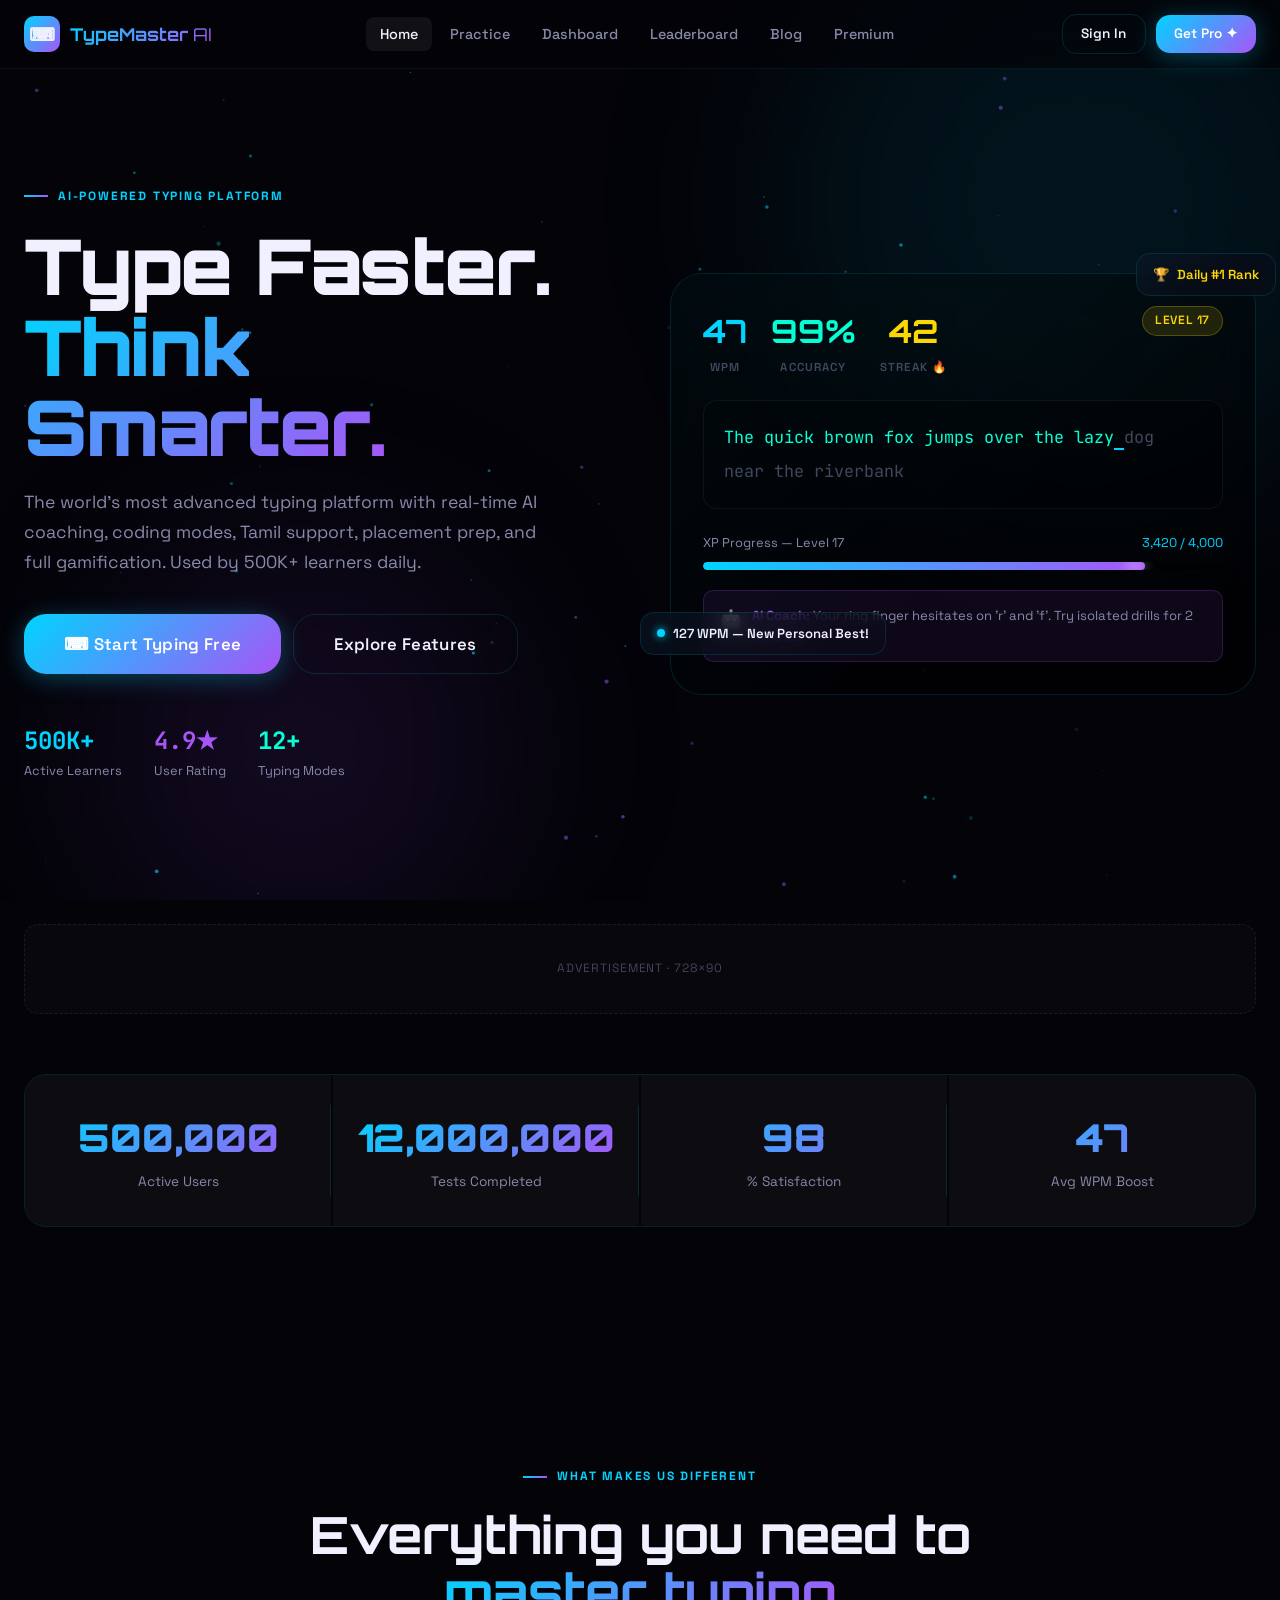
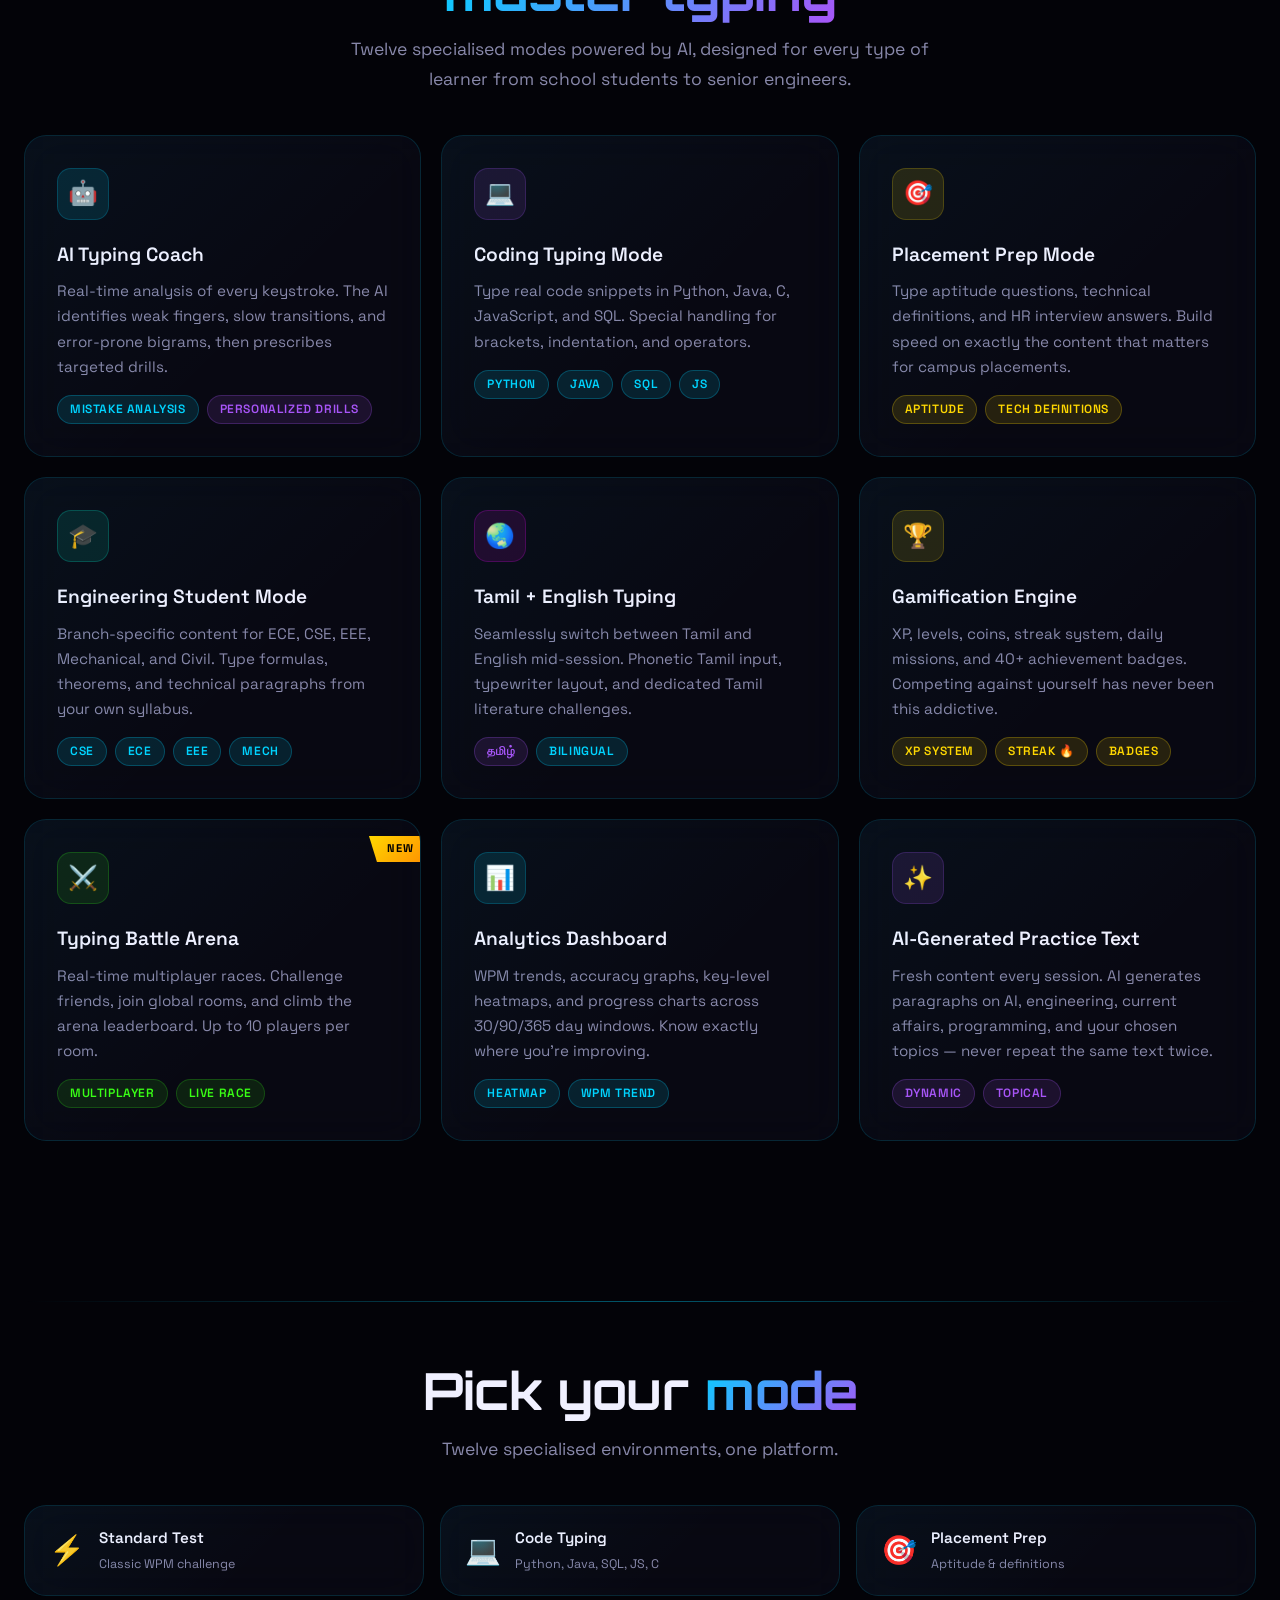
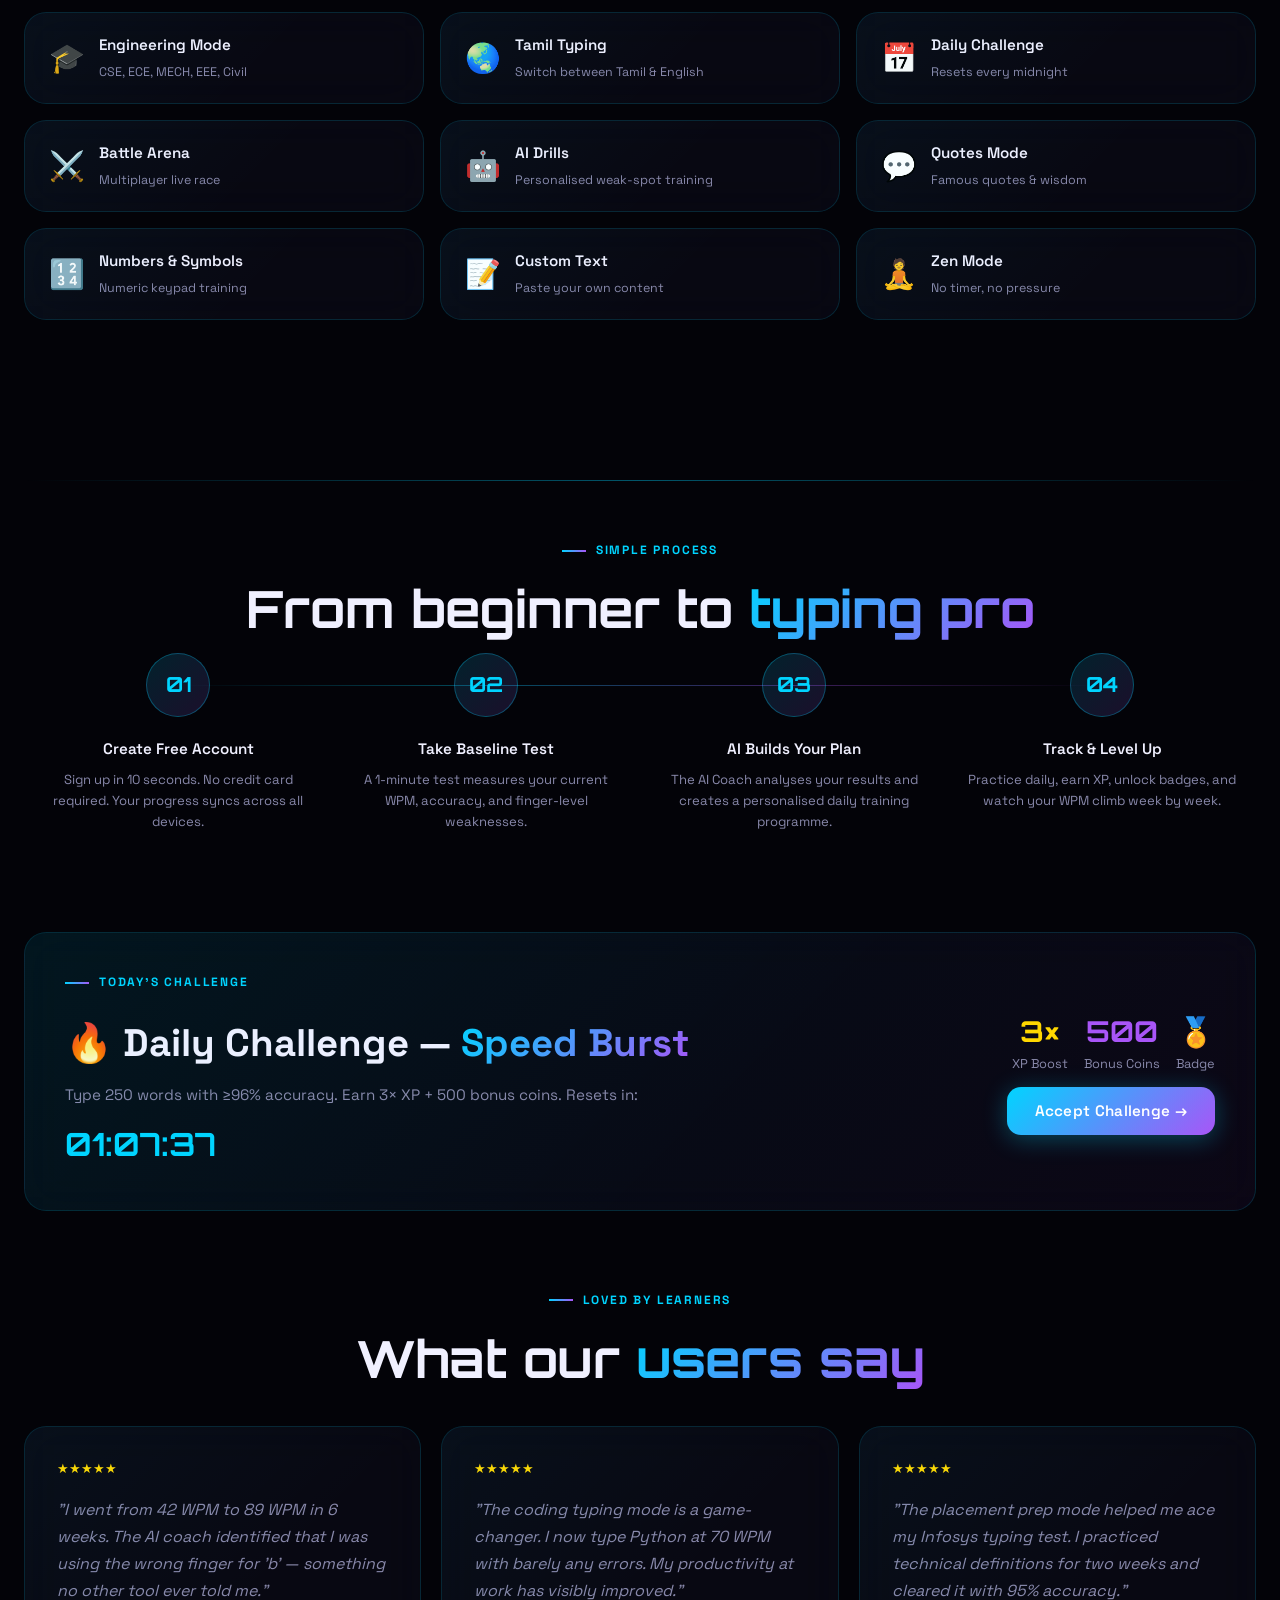
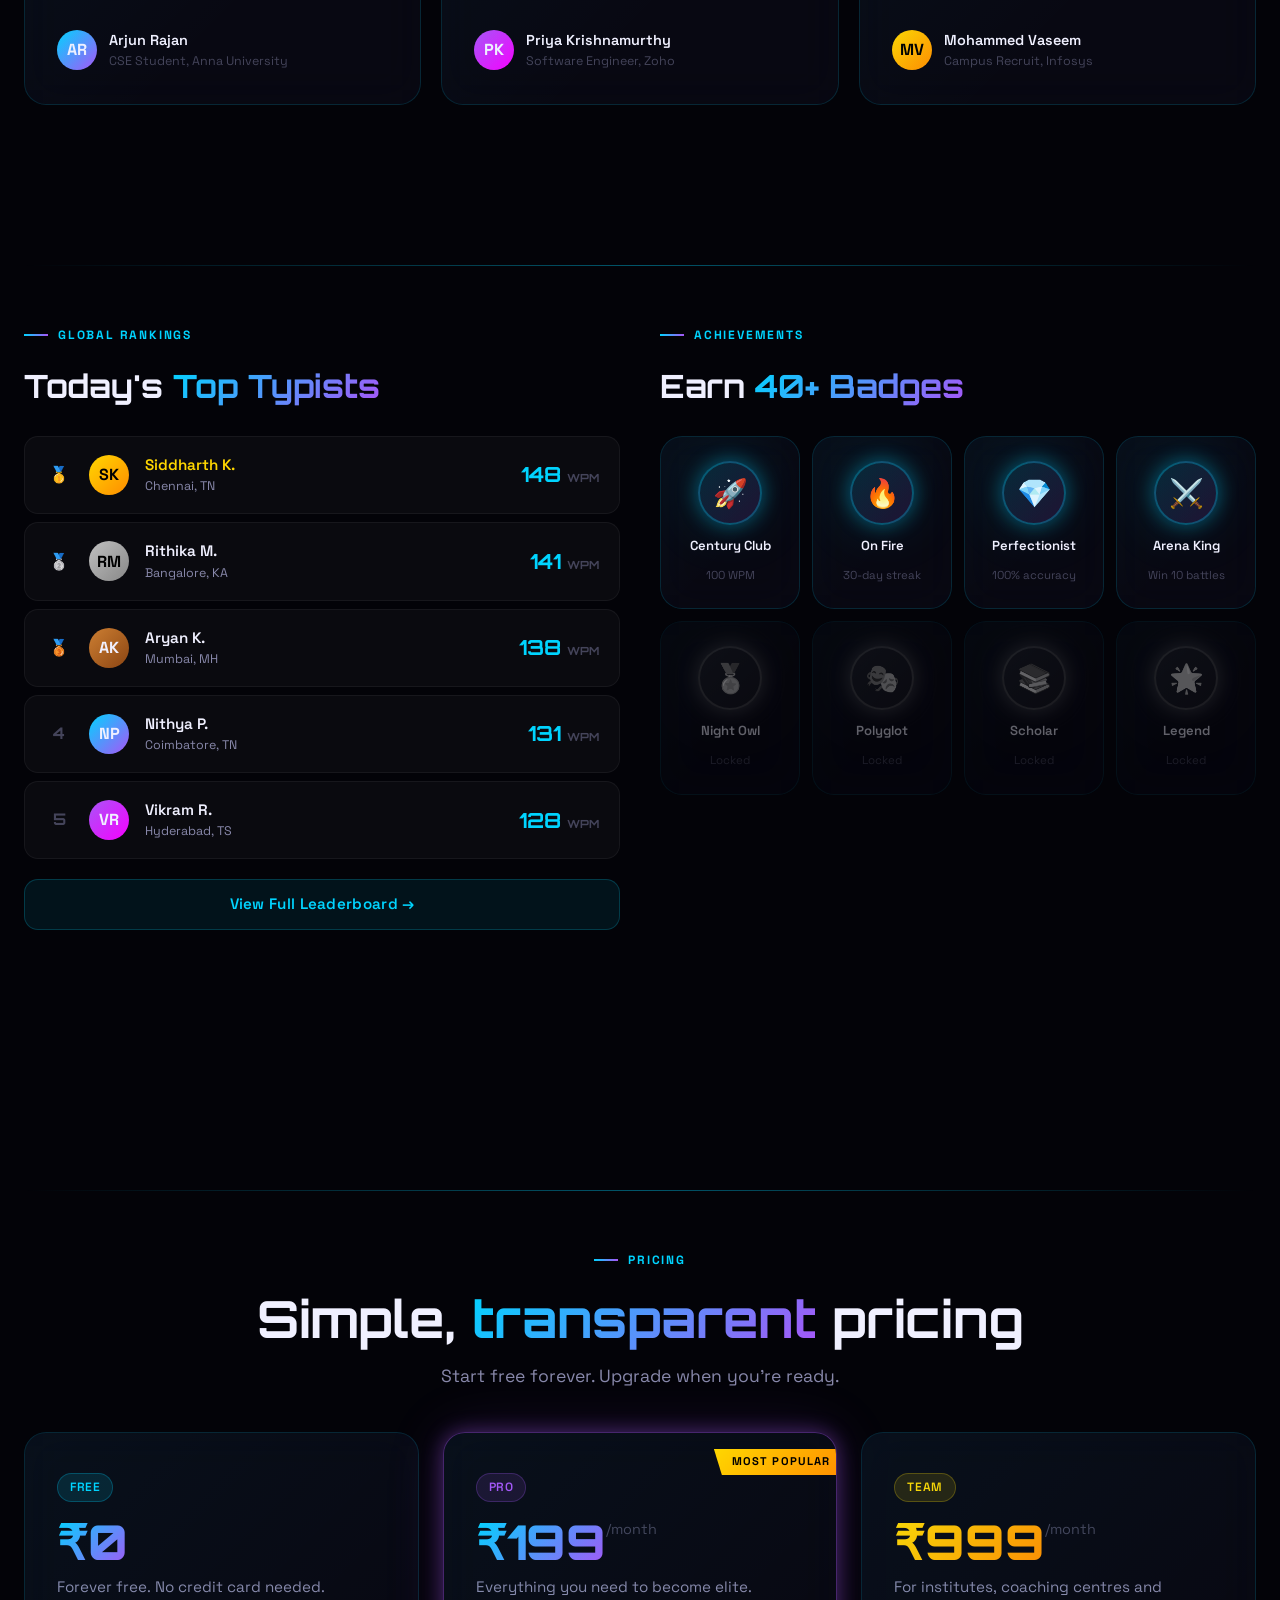
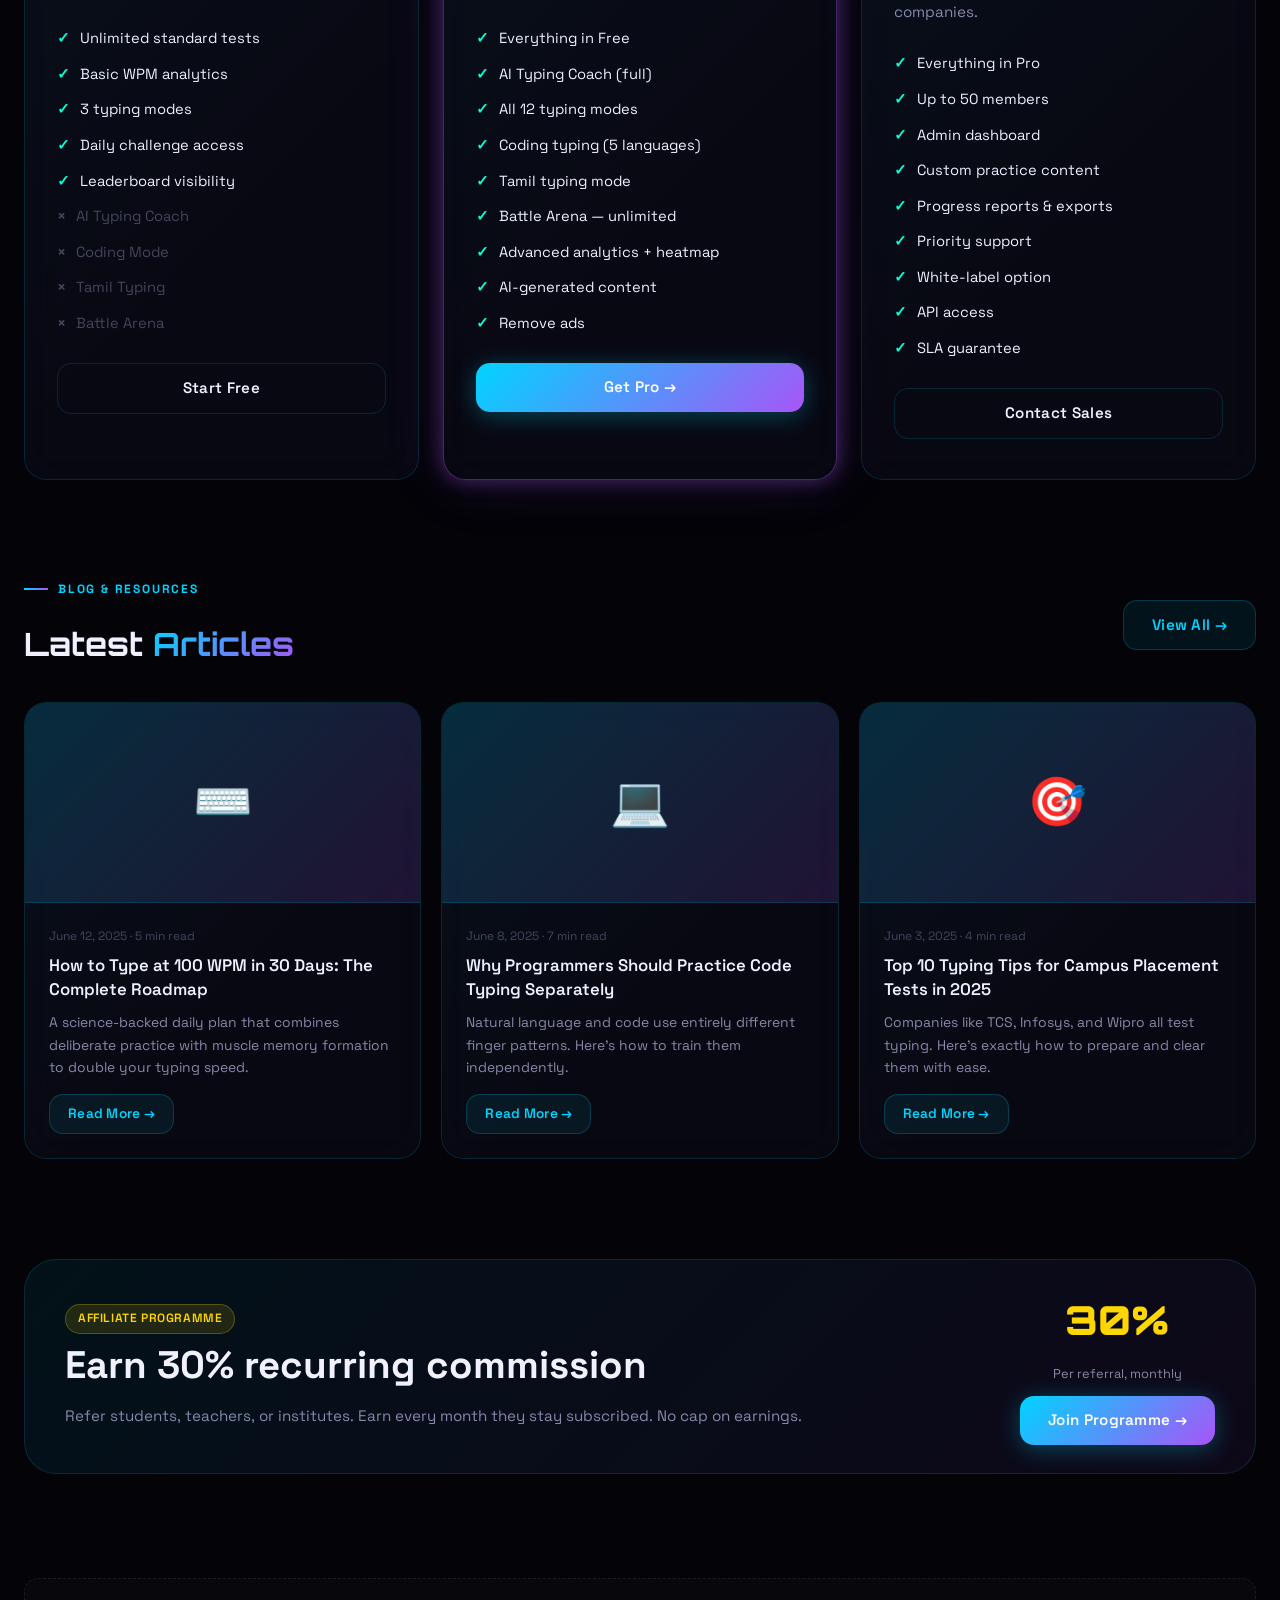
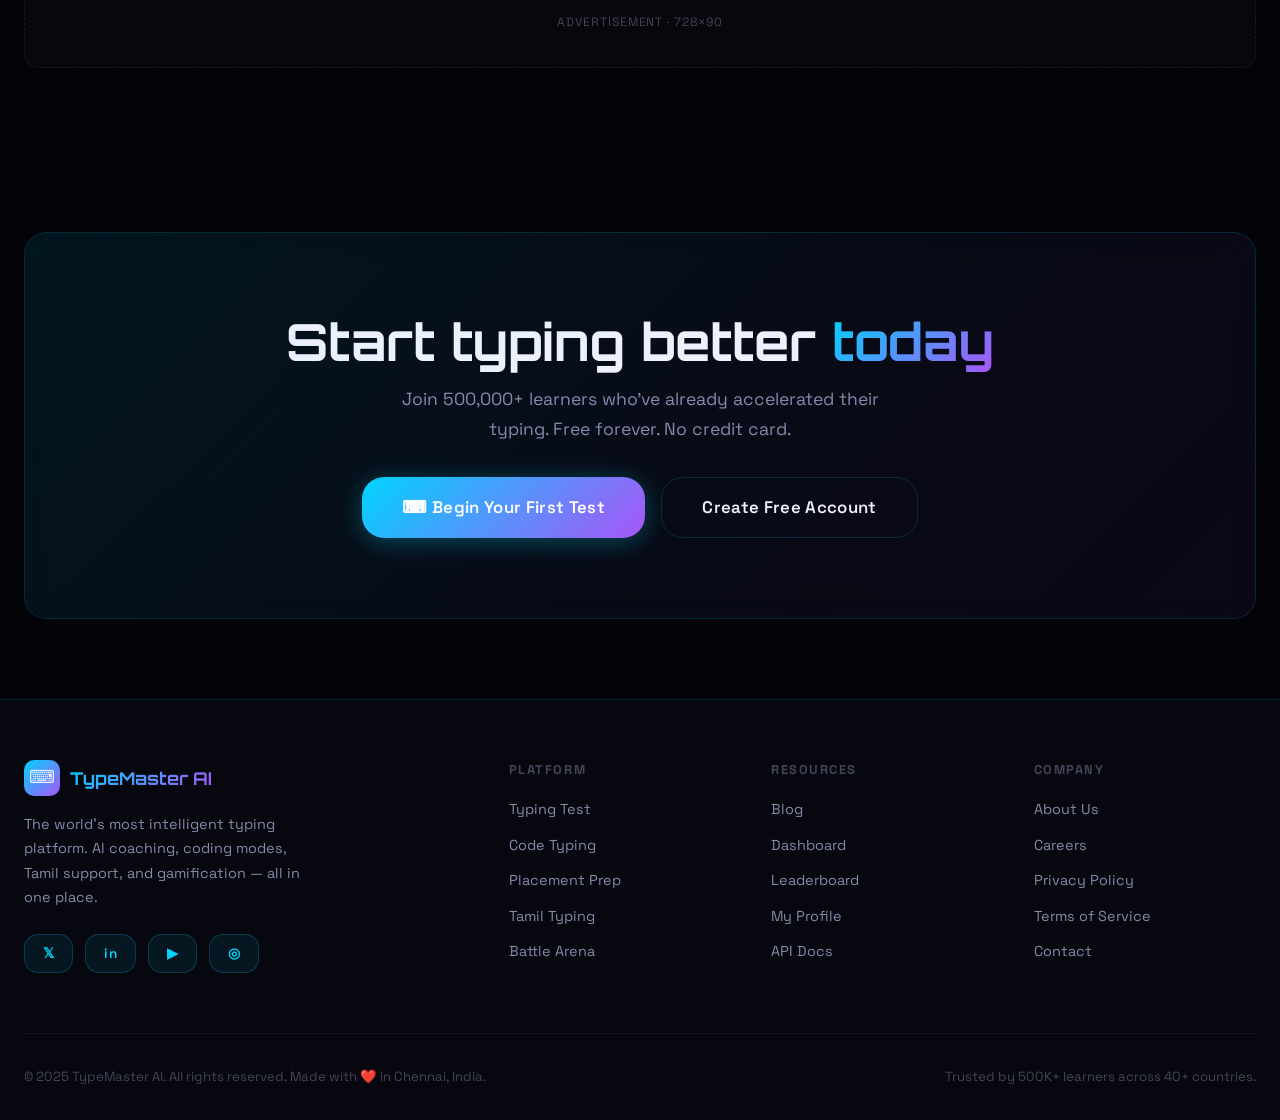
==== index.html @ aac8566d "Add files via upload" ====
<!DOCTYPE html>
<html lang="en">
<head>
  <meta charset="UTF-8" />
  <meta name="viewport" content="width=device-width, initial-scale=1.0" />
  <title>TypeMaster AI — World-Class Typing Platform | WPM Test, Coding Typing, AI Coach</title>
  <meta name="description" content="TypeMaster AI is the most advanced typing platform for students, programmers, and professionals. AI coaching, coding mode, Tamil typing, placement prep, gamification, and real-time analytics." />
  <meta name="keywords" content="typing test, WPM test, typing speed, AI typing coach, coding typing, Tamil typing, placement preparation, typing game, keyboard speed" />
  <meta name="author" content="TypeMaster AI" />
  <meta name="robots" content="index, follow" />
  <link rel="canonical" href="https://typemasterai.com/" />

  <!-- Open Graph -->
  <meta property="og:title" content="TypeMaster AI — Type Faster. Think Smarter." />
  <meta property="og:description" content="The world's most intelligent typing platform with AI coaching, coding modes, Tamil support, and gamification." />
  <meta property="og:type" content="website" />
  <meta property="og:url" content="https://typemasterai.com/" />
  <meta property="og:image" content="https://typemasterai.com/assets/og-cover.png" />

  <!-- Twitter Card -->
  <meta name="twitter:card" content="summary_large_image" />
  <meta name="twitter:title" content="TypeMaster AI" />
  <meta name="twitter:description" content="AI-powered typing platform for students, coders, and professionals." />

  <!-- Schema Markup -->
  <script type="application/ld+json">
  {
    "@context": "https://schema.org",
    "@type": "WebApplication",
    "name": "TypeMaster AI",
    "url": "https://typemasterai.com",
    "applicationCategory": "EducationApplication",
    "description": "AI-powered typing speed test and coaching platform",
    "offers": {
      "@type": "Offer",
      "price": "0",
      "priceCurrency": "INR"
    },
    "aggregateRating": {
      "@type": "AggregateRating",
      "ratingValue": "4.9",
      "reviewCount": "12847"
    }
  }
  </script>

  <link rel="preconnect" href="https://fonts.googleapis.com" />
  <link rel="preconnect" href="https://fonts.gstatic.com" crossorigin />
  <link href="https://fonts.googleapis.com/css2?family=Space+Grotesk:wght@300;400;500;600;700&family=JetBrains+Mono:wght@400;500;700&family=Orbitron:wght@400;700;900&display=swap" rel="stylesheet" />
  <link rel="stylesheet" href="css/main.css" />
  <style>
    /* ── Hero typing demo animation ── */
    .hero-chars span { opacity: 0; animation: charReveal 0.05s forwards; }
    @keyframes charReveal { to { opacity: 1; } }
    .hero-cursor { display: inline-block; width: 2px; height: 1.4em; background: var(--neon-blue); vertical-align: middle; animation: blink 1s steps(1) infinite; margin-left: 2px; }

    /* ── Mode showcase grid ── */
    .modes-showcase { display: grid; grid-template-columns: repeat(3, 1fr); gap: 16px; }
    @media(max-width:900px){ .modes-showcase { grid-template-columns: repeat(2,1fr); } }
    @media(max-width:580px){ .modes-showcase { grid-template-columns: 1fr; } }
    .mode-pill {
      padding: 20px 24px;
      display: flex; align-items: center; gap: 14px;
      cursor: pointer;
      transition: all 0.3s;
    }
    .mode-pill:hover { transform: translateX(4px); }
    .mode-pill-icon { font-size: 1.8rem; flex-shrink: 0; }
    .mode-pill-text strong { display: block; font-size: 0.95rem; font-weight: 600; }
    .mode-pill-text span  { font-size: 0.78rem; color: var(--text-secondary); }

    /* ── Roadmap / How it works ── */
    .steps { display: grid; grid-template-columns: repeat(4,1fr); gap: 0; position: relative; }
    .steps::before {
      content: '';
      position: absolute;
      top: 32px; left: 12.5%; right: 12.5%;
      height: 1px;
      background: linear-gradient(90deg, transparent, var(--neon-blue), var(--neon-purple), transparent);
      opacity: 0.35;
    }
    @media(max-width:768px){ .steps { grid-template-columns: repeat(2,1fr); } .steps::before { display: none; } }
    .step { display: flex; flex-direction: column; align-items: center; text-align: center; padding: 0 16px; position: relative; z-index: 1; }
    .step-num {
      width: 64px; height: 64px;
      border-radius: 50%;
      background: linear-gradient(135deg, rgba(0,212,255,0.15), rgba(168,85,247,0.15));
      border: 1px solid rgba(0,212,255,0.3);
      display: flex; align-items: center; justify-content: center;
      font-family: var(--font-display); font-size: 1.3rem; font-weight: 700;
      color: var(--neon-blue); margin-bottom: 20px;
    }
    .step h4 { font-size: 0.95rem; font-weight: 600; margin-bottom: 8px; }
    .step p  { font-size: 0.82rem; color: var(--text-secondary); line-height: 1.6; }

    /* ── Testimonial scroller ── */
    .testimonials-grid { display: grid; grid-template-columns: repeat(3,1fr); gap: 20px; }
    @media(max-width:900px){ .testimonials-grid { grid-template-columns: 1fr; } }

    /* ── Pricing ── */
    .pricing-grid { display: grid; grid-template-columns: repeat(3,1fr); gap: 24px; }
    @media(max-width:900px){ .pricing-grid { grid-template-columns: 1fr; max-width: 400px; margin: 0 auto; } }

    /* ── Blog ── */
    .blog-grid { display: grid; grid-template-columns: repeat(3,1fr); gap: 20px; }
    @media(max-width:900px){ .blog-grid { grid-template-columns: 1fr 1fr; } }
    @media(max-width:580px){ .blog-grid { grid-template-columns: 1fr; } }

    /* ── Affiliate banner ── */
    .affiliate-banner {
      display: flex; align-items: center; justify-content: space-between; gap: 24px;
      padding: 28px 40px;
      background: linear-gradient(135deg, rgba(0,212,255,0.07), rgba(168,85,247,0.07));
      border: 1px solid rgba(0,212,255,0.15);
      border-radius: var(--radius-xl);
      flex-wrap: wrap;
    }
    @media(max-width:600px){ .affiliate-banner { padding: 24px; flex-direction: column; text-align: center; } }
  </style>
</head>
<body>
  <canvas id="particles-canvas"></canvas>

  <!-- ══ NAVIGATION ══════════════════════════════════════════ -->
  <nav class="nav" role="navigation" aria-label="Main navigation">
    <div class="nav-inner">
      <a href="index.html" class="nav-logo" aria-label="TypeMaster AI Home">
        <div class="nav-logo-icon">⌨</div>
        <span class="gradient-text">TypeMaster<span style="color:var(--text-secondary);font-weight:400"> AI</span></span>
      </a>

      <ul class="nav-links" role="list">
        <li><a href="index.html" class="active">Home</a></li>
        <li><a href="pages/typing-test.html">Practice</a></li>
        <li><a href="pages/dashboard.html">Dashboard</a></li>
        <li><a href="pages/leaderboard.html">Leaderboard</a></li>
        <li><a href="pages/blog.html">Blog</a></li>
        <li><a href="pages/premium.html">Premium</a></li>
      </ul>

      <div class="nav-actions">
        <a href="pages/profile.html" class="btn btn-secondary btn-sm">Sign In</a>
        <a href="pages/premium.html" class="btn btn-primary btn-sm">Get Pro ✦</a>
        <button class="nav-menu-btn" aria-label="Open menu">☰</button>
      </div>
    </div>
  </nav>

  <!-- ══ HERO ════════════════════════════════════════════════ -->
  <section class="hero" aria-label="Hero section">
    <div class="hero-bg-glow glow-1"></div>
    <div class="hero-bg-glow glow-2"></div>

    <div class="container">
      <div class="hero-grid">
        <!-- Left -->
        <div>
          <div class="section-label animate-fade-up">
            <span>AI-Powered Typing Platform</span>
          </div>

          <h1 class="display-xl animate-fade-up delay-1" style="margin-bottom:20px">
            Type Faster.<br/>
            <span class="gradient-text">Think Smarter.</span>
          </h1>

          <p class="body-lg text-secondary animate-fade-up delay-2" style="max-width:520px;margin-bottom:36px">
            The world's most advanced typing platform with real-time AI coaching, coding modes, Tamil support, placement prep, and full gamification. Used by 500K+ learners daily.
          </p>

          <div class="flex gap-12 animate-fade-up delay-3" style="flex-wrap:wrap;margin-bottom:48px">
            <a href="pages/typing-test.html" class="btn btn-primary btn-lg">
              ⌨ Start Typing Free
            </a>
            <a href="#features" class="btn btn-secondary btn-lg">
              Explore Features
            </a>
          </div>

          <!-- Mini stats -->
          <div class="flex gap-32 animate-fade-up delay-4" style="flex-wrap:wrap">
            <div>
              <div class="mono" style="font-size:1.5rem;font-weight:700;color:var(--neon-blue)">500K+</div>
              <div class="caption">Active Learners</div>
            </div>
            <div>
              <div class="mono" style="font-size:1.5rem;font-weight:700;color:var(--neon-purple)">4.9★</div>
              <div class="caption">User Rating</div>
            </div>
            <div>
              <div class="mono" style="font-size:1.5rem;font-weight:700;color:var(--neon-cyan)">12+</div>
              <div class="caption">Typing Modes</div>
            </div>
          </div>
        </div>

        <!-- Right — live typing preview card -->
        <div class="hero-visual animate-fade-up delay-2">
          <div class="hero-typing-preview glass-card" style="padding:32px">
            <!-- Stats row -->
            <div class="flex gap-24 mb-24">
              <div class="typing-stat">
                <span class="typing-stat-value" id="hero-wpm">0</span>
                <span class="typing-stat-label">WPM</span>
              </div>
              <div class="typing-stat">
                <span class="typing-stat-value" style="color:var(--neon-cyan)">99%</span>
                <span class="typing-stat-label">Accuracy</span>
              </div>
              <div class="typing-stat">
                <span class="typing-stat-value" style="color:var(--neon-gold)">42</span>
                <span class="typing-stat-label">Streak 🔥</span>
              </div>
              <div style="margin-left:auto">
                <span class="badge badge-gold">Level 17</span>
              </div>
            </div>

            <!-- Fake typed text -->
            <div style="font-family:var(--font-mono);font-size:1.05rem;line-height:2;padding:20px;background:rgba(0,0,0,0.35);border-radius:14px;border:1px solid rgba(255,255,255,0.05)">
              <span style="color:var(--neon-cyan)">The quick brown fox jumps</span><span style="color:var(--neon-cyan)"> over </span><span style="color:var(--neon-cyan)">the lazy</span><span style="border-bottom:2px solid var(--neon-blue);color:var(--text-primary)"> </span><span style="color:var(--text-muted)">dog near the riverbank</span>
            </div>

            <!-- XP bar -->
            <div class="mt-24">
              <div class="flex justify-between mb-8">
                <span class="caption">XP Progress — Level 17</span>
                <span class="caption" style="color:var(--neon-blue)">3,420 / 4,000</span>
              </div>
              <div class="xp-bar-wrap">
                <div class="xp-bar-fill" style="width:85%"></div>
              </div>
            </div>

            <!-- AI Tip -->
            <div style="margin-top:20px;padding:14px 16px;background:rgba(168,85,247,0.08);border:1px solid rgba(168,85,247,0.2);border-radius:10px;display:flex;gap:10px;align-items:flex-start">
              <span style="font-size:1.1rem">🤖</span>
              <span style="font-size:0.82rem;color:var(--text-secondary)"><strong style="color:var(--neon-purple)">AI Coach:</strong> Your ring finger hesitates on 'r' and 'f'. Try isolated drills for 2 minutes.</span>
            </div>
          </div>

          <!-- Floating badges -->
          <div class="floating-badge fb-1 glass-card">
            <span>🏆</span><span style="color:var(--neon-gold)">Daily #1 Rank</span>
          </div>
          <div class="floating-badge fb-2 glass-card">
            <span class="notif-dot"></span><span>127 WPM — New Personal Best!</span>
          </div>
        </div>
      </div>
    </div>
  </section>

  <!-- ══ AdSense — Top Banner ════════════════════════════════ -->
  <div class="container" style="position:relative;z-index:1">
    <div class="adsense-horizontal">Advertisement · 728×90</div>
  </div>

  <!-- ══ STATS ════════════════════════════════════════════════ -->
  <section style="position:relative;z-index:1;padding:0 0 80px">
    <div class="container">
      <div class="stats-row reveal">
        <div class="stat-item">
          <span class="stat-number counter" data-target="500000">0</span>
          <span class="stat-label">Active Users</span>
        </div>
        <div class="stat-item">
          <span class="stat-number counter" data-target="12000000">0</span>
          <span class="stat-label">Tests Completed</span>
        </div>
        <div class="stat-item">
          <span class="stat-number counter" data-target="98">0</span>
          <span class="stat-label">% Satisfaction</span>
        </div>
        <div class="stat-item">
          <span class="stat-number counter" data-target="47">0</span>
          <span class="stat-label">Avg WPM Boost</span>
        </div>
      </div>
    </div>
  </section>

  <!-- ══ FEATURES ════════════════════════════════════════════ -->
  <section class="section" id="features" aria-label="Features">
    <div class="container">
      <div class="text-center mb-40 reveal">
        <div class="section-label" style="justify-content:center"><span>What makes us different</span></div>
        <h2 class="display-lg mb-16">Everything you need to<br/><span class="gradient-text">master typing</span></h2>
        <p class="body-lg text-secondary" style="max-width:580px;margin:0 auto">Twelve specialised modes powered by AI, designed for every type of learner from school students to senior engineers.</p>
      </div>

      <div class="feature-grid reveal">
        <!-- AI Coach -->
        <div class="glass-card feature-card">
          <div class="feature-icon blue">🤖</div>
          <h3 class="heading-md mb-8">AI Typing Coach</h3>
          <p class="body-md text-secondary mb-16">Real-time analysis of every keystroke. The AI identifies weak fingers, slow transitions, and error-prone bigrams, then prescribes targeted drills.</p>
          <div class="flex gap-8" style="flex-wrap:wrap">
            <span class="badge badge-blue">Mistake Analysis</span>
            <span class="badge badge-purple">Personalized Drills</span>
          </div>
        </div>

        <!-- Coding Mode -->
        <div class="glass-card feature-card">
          <div class="feature-icon purple">💻</div>
          <h3 class="heading-md mb-8">Coding Typing Mode</h3>
          <p class="body-md text-secondary mb-16">Type real code snippets in Python, Java, C, JavaScript, and SQL. Special handling for brackets, indentation, and operators.</p>
          <div class="flex gap-8" style="flex-wrap:wrap">
            <span class="badge badge-blue">Python</span>
            <span class="badge badge-blue">Java</span>
            <span class="badge badge-blue">SQL</span>
            <span class="badge badge-blue">JS</span>
          </div>
        </div>

        <!-- Placement -->
        <div class="glass-card feature-card">
          <div class="feature-icon gold">🎯</div>
          <h3 class="heading-md mb-8">Placement Prep Mode</h3>
          <p class="body-md text-secondary mb-16">Type aptitude questions, technical definitions, and HR interview answers. Build speed on exactly the content that matters for campus placements.</p>
          <div class="flex gap-8" style="flex-wrap:wrap">
            <span class="badge badge-gold">Aptitude</span>
            <span class="badge badge-gold">Tech Definitions</span>
          </div>
        </div>

        <!-- Engineering -->
        <div class="glass-card feature-card">
          <div class="feature-icon cyan">🎓</div>
          <h3 class="heading-md mb-8">Engineering Student Mode</h3>
          <p class="body-md text-secondary mb-16">Branch-specific content for ECE, CSE, EEE, Mechanical, and Civil. Type formulas, theorems, and technical paragraphs from your own syllabus.</p>
          <div class="flex gap-8" style="flex-wrap:wrap">
            <span class="badge badge-blue">CSE</span>
            <span class="badge badge-blue">ECE</span>
            <span class="badge badge-blue">EEE</span>
            <span class="badge badge-blue">MECH</span>
          </div>
        </div>

        <!-- Tamil -->
        <div class="glass-card feature-card">
          <div class="feature-icon pink">🌏</div>
          <h3 class="heading-md mb-8">Tamil + English Typing</h3>
          <p class="body-md text-secondary mb-16">Seamlessly switch between Tamil and English mid-session. Phonetic Tamil input, typewriter layout, and dedicated Tamil literature challenges.</p>
          <div class="flex gap-8" style="flex-wrap:wrap">
            <span class="badge badge-purple">தமிழ்</span>
            <span class="badge badge-blue">Bilingual</span>
          </div>
        </div>

        <!-- Gamification -->
        <div class="glass-card feature-card">
          <div class="feature-icon gold">🏆</div>
          <h3 class="heading-md mb-8">Gamification Engine</h3>
          <p class="body-md text-secondary mb-16">XP, levels, coins, streak system, daily missions, and 40+ achievement badges. Competing against yourself has never been this addictive.</p>
          <div class="flex gap-8" style="flex-wrap:wrap">
            <span class="badge badge-gold">XP System</span>
            <span class="badge badge-gold">Streak 🔥</span>
            <span class="badge badge-gold">Badges</span>
          </div>
        </div>

        <!-- Battle Arena -->
        <div class="glass-card feature-card" style="position:relative">
          <div class="ribbon">NEW</div>
          <div class="feature-icon green">⚔️</div>
          <h3 class="heading-md mb-8">Typing Battle Arena</h3>
          <p class="body-md text-secondary mb-16">Real-time multiplayer races. Challenge friends, join global rooms, and climb the arena leaderboard. Up to 10 players per room.</p>
          <div class="flex gap-8" style="flex-wrap:wrap">
            <span class="badge badge-green">Multiplayer</span>
            <span class="badge badge-green">Live Race</span>
          </div>
        </div>

        <!-- Analytics -->
        <div class="glass-card feature-card">
          <div class="feature-icon blue">📊</div>
          <h3 class="heading-md mb-8">Analytics Dashboard</h3>
          <p class="body-md text-secondary mb-16">WPM trends, accuracy graphs, key-level heatmaps, and progress charts across 30/90/365 day windows. Know exactly where you're improving.</p>
          <div class="flex gap-8" style="flex-wrap:wrap">
            <span class="badge badge-blue">Heatmap</span>
            <span class="badge badge-blue">WPM Trend</span>
          </div>
        </div>

        <!-- AI Content -->
        <div class="glass-card feature-card">
          <div class="feature-icon purple">✨</div>
          <h3 class="heading-md mb-8">AI-Generated Practice Text</h3>
          <p class="body-md text-secondary mb-16">Fresh content every session. AI generates paragraphs on AI, engineering, current affairs, programming, and your chosen topics — never repeat the same text twice.</p>
          <div class="flex gap-8" style="flex-wrap:wrap">
            <span class="badge badge-purple">Dynamic</span>
            <span class="badge badge-purple">Topical</span>
          </div>
        </div>
      </div>
    </div>
  </section>

  <!-- ══ MODES SHOWCASE ══════════════════════════════════════ -->
  <section class="section" style="padding-top:0" id="modes">
    <div class="container">
      <div class="neon-line"></div>
      <div class="text-center mb-40 reveal">
        <h2 class="display-lg mb-16">Pick your <span class="gradient-text">mode</span></h2>
        <p class="body-lg text-secondary">Twelve specialised environments, one platform.</p>
      </div>
      <div class="modes-showcase reveal">
        <a href="pages/typing-test.html?mode=standard" class="glass-card mode-pill">
          <span class="mode-pill-icon">⚡</span>
          <div class="mode-pill-text">
            <strong>Standard Test</strong>
            <span>Classic WPM challenge</span>
          </div>
        </a>
        <a href="pages/typing-test.html?mode=code" class="glass-card mode-pill">
          <span class="mode-pill-icon">💻</span>
          <div class="mode-pill-text">
            <strong>Code Typing</strong>
            <span>Python, Java, SQL, JS, C</span>
          </div>
        </a>
        <a href="pages/typing-test.html?mode=placement" class="glass-card mode-pill">
          <span class="mode-pill-icon">🎯</span>
          <div class="mode-pill-text">
            <strong>Placement Prep</strong>
            <span>Aptitude & definitions</span>
          </div>
        </a>
        <a href="pages/typing-test.html?mode=engineering" class="glass-card mode-pill">
          <span class="mode-pill-icon">🎓</span>
          <div class="mode-pill-text">
            <strong>Engineering Mode</strong>
            <span>CSE, ECE, MECH, EEE, Civil</span>
          </div>
        </a>
        <a href="pages/typing-test.html?mode=tamil" class="glass-card mode-pill">
          <span class="mode-pill-icon">🌏</span>
          <div class="mode-pill-text">
            <strong>Tamil Typing</strong>
            <span>Switch between Tamil & English</span>
          </div>
        </a>
        <a href="pages/typing-test.html?mode=daily" class="glass-card mode-pill">
          <span class="mode-pill-icon">📅</span>
          <div class="mode-pill-text">
            <strong>Daily Challenge</strong>
            <span>Resets every midnight</span>
          </div>
        </a>
        <a href="pages/typing-test.html?mode=battle" class="glass-card mode-pill">
          <span class="mode-pill-icon">⚔️</span>
          <div class="mode-pill-text">
            <strong>Battle Arena</strong>
            <span>Multiplayer live race</span>
          </div>
        </a>
        <a href="pages/typing-test.html?mode=ai" class="glass-card mode-pill">
          <span class="mode-pill-icon">🤖</span>
          <div class="mode-pill-text">
            <strong>AI Drills</strong>
            <span>Personalised weak-spot training</span>
          </div>
        </a>
        <a href="pages/typing-test.html?mode=quotes" class="glass-card mode-pill">
          <span class="mode-pill-icon">💬</span>
          <div class="mode-pill-text">
            <strong>Quotes Mode</strong>
            <span>Famous quotes & wisdom</span>
          </div>
        </a>
        <a href="pages/typing-test.html?mode=numbers" class="glass-card mode-pill">
          <span class="mode-pill-icon">🔢</span>
          <div class="mode-pill-text">
            <strong>Numbers & Symbols</strong>
            <span>Numeric keypad training</span>
          </div>
        </a>
        <a href="pages/typing-test.html?mode=custom" class="glass-card mode-pill">
          <span class="mode-pill-icon">📝</span>
          <div class="mode-pill-text">
            <strong>Custom Text</strong>
            <span>Paste your own content</span>
          </div>
        </a>
        <a href="pages/typing-test.html?mode=zen" class="glass-card mode-pill">
          <span class="mode-pill-icon">🧘</span>
          <div class="mode-pill-text">
            <strong>Zen Mode</strong>
            <span>No timer, no pressure</span>
          </div>
        </a>
      </div>
    </div>
  </section>

  <!-- ══ HOW IT WORKS ════════════════════════════════════════ -->
  <section class="section" style="padding-top:0">
    <div class="container">
      <div class="neon-line"></div>
      <div class="text-center mb-60 reveal">
        <div class="section-label" style="justify-content:center"><span>Simple process</span></div>
        <h2 class="display-lg mb-16">From beginner to <span class="gradient-text">typing pro</span></h2>
      </div>
      <div class="steps reveal">
        <div class="step">
          <div class="step-num">01</div>
          <h4>Create Free Account</h4>
          <p>Sign up in 10 seconds. No credit card required. Your progress syncs across all devices.</p>
        </div>
        <div class="step">
          <div class="step-num">02</div>
          <h4>Take Baseline Test</h4>
          <p>A 1-minute test measures your current WPM, accuracy, and finger-level weaknesses.</p>
        </div>
        <div class="step">
          <div class="step-num">03</div>
          <h4>AI Builds Your Plan</h4>
          <p>The AI Coach analyses your results and creates a personalised daily training programme.</p>
        </div>
        <div class="step">
          <div class="step-num">04</div>
          <h4>Track & Level Up</h4>
          <p>Practice daily, earn XP, unlock badges, and watch your WPM climb week by week.</p>
        </div>
      </div>
    </div>
  </section>

  <!-- ══ DAILY CHALLENGE BANNER ══════════════════════════════ -->
  <section style="position:relative;z-index:1;padding:0 0 80px">
    <div class="container">
      <div class="glass-card reveal" style="padding:40px;background:linear-gradient(135deg,rgba(0,212,255,0.06),rgba(168,85,247,0.06))">
        <div class="flex justify-between items-center" style="flex-wrap:wrap;gap:24px">
          <div>
            <div class="section-label mb-12"><span>Today's Challenge</span></div>
            <h3 class="heading-xl mb-8">🔥 Daily Challenge — <span class="gradient-text">Speed Burst</span></h3>
            <p class="text-secondary body-md">Type 250 words with ≥96% accuracy. Earn 3× XP + 500 bonus coins. Resets in:</p>
            <div style="font-family:var(--font-display);font-size:2rem;font-weight:700;color:var(--neon-blue);margin-top:12px" id="challenge-timer">00:00:00</div>
          </div>
          <div style="display:flex;flex-direction:column;gap:12px;align-items:flex-end">
            <div class="flex gap-16">
              <div style="text-align:center">
                <div style="font-family:var(--font-display);font-size:1.8rem;font-weight:700;color:var(--neon-gold)">3×</div>
                <div class="caption">XP Boost</div>
              </div>
              <div style="text-align:center">
                <div style="font-family:var(--font-display);font-size:1.8rem;font-weight:700;color:var(--neon-purple)">500</div>
                <div class="caption">Bonus Coins</div>
              </div>
              <div style="text-align:center">
                <div style="font-family:var(--font-display);font-size:1.8rem;font-weight:700;color:var(--neon-cyan)">🏅</div>
                <div class="caption">Badge</div>
              </div>
            </div>
            <a href="pages/typing-test.html?mode=daily" class="btn btn-primary">Accept Challenge →</a>
          </div>
        </div>
      </div>
    </div>
  </section>

  <!-- ══ TESTIMONIALS ════════════════════════════════════════ -->
  <section class="section" style="padding-top:0">
    <div class="container">
      <div class="text-center mb-40 reveal">
        <div class="section-label" style="justify-content:center"><span>Loved by learners</span></div>
        <h2 class="display-lg mb-16">What our <span class="gradient-text">users say</span></h2>
      </div>
      <div class="testimonials-grid reveal">
        <div class="glass-card testimonial-card">
          <div class="stars">★★★★★</div>
          <p class="testimonial-text">"I went from 42 WPM to 89 WPM in 6 weeks. The AI coach identified that I was using the wrong finger for 'b' — something no other tool ever told me."</p>
          <div class="testimonial-author">
            <div class="avatar-circle">AR</div>
            <div class="testimonial-meta">
              <div class="name">Arjun Rajan</div>
              <div class="role">CSE Student, Anna University</div>
            </div>
          </div>
        </div>
        <div class="glass-card testimonial-card">
          <div class="stars">★★★★★</div>
          <p class="testimonial-text">"The coding typing mode is a game-changer. I now type Python at 70 WPM with barely any errors. My productivity at work has visibly improved."</p>
          <div class="testimonial-author">
            <div class="avatar-circle" style="background:linear-gradient(135deg,var(--neon-purple),var(--neon-pink))">PK</div>
            <div class="testimonial-meta">
              <div class="name">Priya Krishnamurthy</div>
              <div class="role">Software Engineer, Zoho</div>
            </div>
          </div>
        </div>
        <div class="glass-card testimonial-card">
          <div class="stars">★★★★★</div>
          <p class="testimonial-text">"The placement prep mode helped me ace my Infosys typing test. I practiced technical definitions for two weeks and cleared it with 95% accuracy."</p>
          <div class="testimonial-author">
            <div class="avatar-circle" style="background:linear-gradient(135deg,var(--neon-gold),#ff8c00);color:#000">MV</div>
            <div class="testimonial-meta">
              <div class="name">Mohammed Vaseem</div>
              <div class="role">Campus Recruit, Infosys</div>
            </div>
          </div>
        </div>
      </div>
    </div>
  </section>

  <!-- ══ LEADERBOARD PREVIEW ═════════════════════════════════ -->
  <section class="section" style="padding-top:0">
    <div class="container">
      <div class="neon-line"></div>
      <div style="display:grid;grid-template-columns:1fr 1fr;gap:40px;align-items:start" class="reveal">
        <div>
          <div class="section-label mb-16"><span>Global Rankings</span></div>
          <h2 class="display-md mb-24">Today's <span class="gradient-text">Top Typists</span></h2>
          <div class="leaderboard-row rank-1">
            <span class="rank-num rank-1">🥇</span>
            <div class="avatar-circle" style="background:linear-gradient(135deg,#ffd700,#ff8c00);color:#000">SK</div>
            <div><div class="lb-name">Siddharth K.</div><div class="lb-sub">Chennai, TN</div></div>
            <div class="lb-wpm">148 <span style="font-size:0.7rem;color:var(--text-muted)">WPM</span></div>
          </div>
          <div class="leaderboard-row">
            <span class="rank-num" style="color:#C0C0C0">🥈</span>
            <div class="avatar-circle" style="background:linear-gradient(135deg,#C0C0C0,#888);color:#000">RM</div>
            <div><div class="lb-name">Rithika M.</div><div class="lb-sub">Bangalore, KA</div></div>
            <div class="lb-wpm">141 <span style="font-size:0.7rem;color:var(--text-muted)">WPM</span></div>
          </div>
          <div class="leaderboard-row">
            <span class="rank-num" style="color:#CD7F32">🥉</span>
            <div class="avatar-circle" style="background:linear-gradient(135deg,#CD7F32,#8B4513)">AK</div>
            <div><div class="lb-name">Aryan K.</div><div class="lb-sub">Mumbai, MH</div></div>
            <div class="lb-wpm">138 <span style="font-size:0.7rem;color:var(--text-muted)">WPM</span></div>
          </div>
          <div class="leaderboard-row">
            <span class="rank-num" style="color:var(--text-muted)">4</span>
            <div class="avatar-circle">NP</div>
            <div><div class="lb-name">Nithya P.</div><div class="lb-sub">Coimbatore, TN</div></div>
            <div class="lb-wpm">131 <span style="font-size:0.7rem;color:var(--text-muted)">WPM</span></div>
          </div>
          <div class="leaderboard-row">
            <span class="rank-num" style="color:var(--text-muted)">5</span>
            <div class="avatar-circle" style="background:linear-gradient(135deg,var(--neon-purple),var(--neon-pink))">VR</div>
            <div><div class="lb-name">Vikram R.</div><div class="lb-sub">Hyderabad, TS</div></div>
            <div class="lb-wpm">128 <span style="font-size:0.7rem;color:var(--text-muted)">WPM</span></div>
          </div>
          <div style="margin-top:20px">
            <a href="pages/leaderboard.html" class="btn btn-ghost w-full" style="justify-content:center">View Full Leaderboard →</a>
          </div>
        </div>

        <!-- Achievements preview -->
        <div>
          <div class="section-label mb-16"><span>Achievements</span></div>
          <h2 class="display-md mb-24">Earn <span class="gradient-text">40+ Badges</span></h2>
          <div style="display:grid;grid-template-columns:repeat(4,1fr);gap:12px">
            <div class="glass-card achievement">
              <div class="achievement-icon">🚀</div>
              <div class="achievement-name">Century Club</div>
              <div class="achievement-desc">100 WPM</div>
            </div>
            <div class="glass-card achievement">
              <div class="achievement-icon">🔥</div>
              <div class="achievement-name">On Fire</div>
              <div class="achievement-desc">30-day streak</div>
            </div>
            <div class="glass-card achievement">
              <div class="achievement-icon">💎</div>
              <div class="achievement-name">Perfectionist</div>
              <div class="achievement-desc">100% accuracy</div>
            </div>
            <div class="glass-card achievement">
              <div class="achievement-icon">⚔️</div>
              <div class="achievement-name">Arena King</div>
              <div class="achievement-desc">Win 10 battles</div>
            </div>
            <div class="glass-card achievement" style="opacity:0.4">
              <div class="achievement-icon" style="filter:grayscale(1)">🏅</div>
              <div class="achievement-name">Night Owl</div>
              <div class="achievement-desc">Locked</div>
            </div>
            <div class="glass-card achievement" style="opacity:0.4">
              <div class="achievement-icon" style="filter:grayscale(1)">🎭</div>
              <div class="achievement-name">Polyglot</div>
              <div class="achievement-desc">Locked</div>
            </div>
            <div class="glass-card achievement" style="opacity:0.4">
              <div class="achievement-icon" style="filter:grayscale(1)">📚</div>
              <div class="achievement-name">Scholar</div>
              <div class="achievement-desc">Locked</div>
            </div>
            <div class="glass-card achievement" style="opacity:0.4">
              <div class="achievement-icon" style="filter:grayscale(1)">🌟</div>
              <div class="achievement-name">Legend</div>
              <div class="achievement-desc">Locked</div>
            </div>
          </div>
        </div>
      </div>
    </div>
  </section>

  <!-- ══ PRICING ═════════════════════════════════════════════ -->
  <section class="section" id="pricing">
    <div class="container">
      <div class="neon-line"></div>
      <div class="text-center mb-40 reveal">
        <div class="section-label" style="justify-content:center"><span>Pricing</span></div>
        <h2 class="display-lg mb-16">Simple, <span class="gradient-text">transparent</span> pricing</h2>
        <p class="body-lg text-secondary">Start free forever. Upgrade when you're ready.</p>
      </div>
      <div class="pricing-grid reveal">
        <!-- Free -->
        <div class="glass-card pricing-card">
          <div class="badge badge-blue mb-16">Free</div>
          <div class="flex items-end gap-4 mb-8">
            <span class="price-amount gradient-text">₹0</span>
          </div>
          <p class="text-secondary body-md mb-24">Forever free. No credit card needed.</p>
          <ul class="pricing-features">
            <li>Unlimited standard tests</li>
            <li>Basic WPM analytics</li>
            <li>3 typing modes</li>
            <li>Daily challenge access</li>
            <li>Leaderboard visibility</li>
            <li class="disabled">AI Typing Coach</li>
            <li class="disabled">Coding Mode</li>
            <li class="disabled">Tamil Typing</li>
            <li class="disabled">Battle Arena</li>
          </ul>
          <a href="pages/typing-test.html" class="btn btn-secondary w-full" style="justify-content:center">Start Free</a>
        </div>

        <!-- Pro -->
        <div class="glass-card pricing-card popular-card" style="position:relative">
          <div class="ribbon">Most Popular</div>
          <div class="badge badge-purple mb-16">Pro</div>
          <div class="flex items-end gap-4 mb-8">
            <span class="price-amount gradient-text">₹199</span>
            <span class="price-period">/month</span>
          </div>
          <p class="text-secondary body-md mb-24">Everything you need to become elite.</p>
          <ul class="pricing-features">
            <li>Everything in Free</li>
            <li>AI Typing Coach (full)</li>
            <li>All 12 typing modes</li>
            <li>Coding typing (5 languages)</li>
            <li>Tamil typing mode</li>
            <li>Battle Arena — unlimited</li>
            <li>Advanced analytics + heatmap</li>
            <li>AI-generated content</li>
            <li>Remove ads</li>
          </ul>
          <a href="pages/premium.html" class="btn btn-primary w-full" style="justify-content:center">Get Pro →</a>
        </div>

        <!-- Team -->
        <div class="glass-card pricing-card">
          <div class="badge badge-gold mb-16">Team</div>
          <div class="flex items-end gap-4 mb-8">
            <span class="price-amount gradient-text-gold">₹999</span>
            <span class="price-period">/month</span>
          </div>
          <p class="text-secondary body-md mb-24">For institutes, coaching centres and companies.</p>
          <ul class="pricing-features">
            <li>Everything in Pro</li>
            <li>Up to 50 members</li>
            <li>Admin dashboard</li>
            <li>Custom practice content</li>
            <li>Progress reports & exports</li>
            <li>Priority support</li>
            <li>White-label option</li>
            <li>API access</li>
            <li>SLA guarantee</li>
          </ul>
          <a href="pages/premium.html" class="btn btn-secondary w-full" style="justify-content:center">Contact Sales</a>
        </div>
      </div>
    </div>
  </section>

  <!-- ══ BLOG PREVIEW ════════════════════════════════════════ -->
  <section class="section" style="padding-top:0">
    <div class="container">
      <div class="flex justify-between items-center mb-32 reveal">
        <div>
          <div class="section-label mb-12"><span>Blog & Resources</span></div>
          <h2 class="display-md">Latest <span class="gradient-text">Articles</span></h2>
        </div>
        <a href="pages/blog.html" class="btn btn-ghost">View All →</a>
      </div>
      <div class="blog-grid reveal">
        <div class="glass-card blog-card">
          <div class="blog-thumb">⌨️</div>
          <div class="blog-body">
            <div class="blog-date">June 12, 2025 · 5 min read</div>
            <h3 class="blog-title">How to Type at 100 WPM in 30 Days: The Complete Roadmap</h3>
            <p class="blog-excerpt">A science-backed daily plan that combines deliberate practice with muscle memory formation to double your typing speed.</p>
            <a href="pages/blog.html" class="btn btn-ghost btn-sm" style="margin-top:16px">Read More →</a>
          </div>
        </div>
        <div class="glass-card blog-card">
          <div class="blog-thumb">💻</div>
          <div class="blog-body">
            <div class="blog-date">June 8, 2025 · 7 min read</div>
            <h3 class="blog-title">Why Programmers Should Practice Code Typing Separately</h3>
            <p class="blog-excerpt">Natural language and code use entirely different finger patterns. Here's how to train them independently.</p>
            <a href="pages/blog.html" class="btn btn-ghost btn-sm" style="margin-top:16px">Read More →</a>
          </div>
        </div>
        <div class="glass-card blog-card">
          <div class="blog-thumb">🎯</div>
          <div class="blog-body">
            <div class="blog-date">June 3, 2025 · 4 min read</div>
            <h3 class="blog-title">Top 10 Typing Tips for Campus Placement Tests in 2025</h3>
            <p class="blog-excerpt">Companies like TCS, Infosys, and Wipro all test typing. Here's exactly how to prepare and clear them with ease.</p>
            <a href="pages/blog.html" class="btn btn-ghost btn-sm" style="margin-top:16px">Read More →</a>
          </div>
        </div>
      </div>
    </div>
  </section>

  <!-- ══ AFFILIATE ═══════════════════════════════════════════ -->
  <section style="position:relative;z-index:1;padding:0 0 80px">
    <div class="container">
      <div class="affiliate-banner reveal">
        <div>
          <div class="badge badge-gold mb-12">Affiliate Programme</div>
          <h3 class="heading-xl mb-8">Earn 30% recurring commission</h3>
          <p class="text-secondary body-md">Refer students, teachers, or institutes. Earn every month they stay subscribed. No cap on earnings.</p>
        </div>
        <div style="display:flex;flex-direction:column;gap:12px;align-items:center">
          <div style="font-family:var(--font-display);font-size:2.5rem;font-weight:900;color:var(--neon-gold)">30%</div>
          <div class="caption" style="text-align:center">Per referral, monthly</div>
          <a href="#" class="btn btn-primary">Join Programme →</a>
        </div>
      </div>
    </div>
  </section>

  <!-- ══ AdSense — Bottom ════════════════════════════════════ -->
  <div class="container" style="position:relative;z-index:1;padding-bottom:60px">
    <div class="adsense-horizontal">Advertisement · 728×90</div>
  </div>

  <!-- ══ CTA ═════════════════════════════════════════════════ -->
  <section style="position:relative;z-index:1;padding:80px 0">
    <div class="container">
      <div class="glass-card text-center reveal" style="padding:80px 40px;background:linear-gradient(135deg,rgba(0,212,255,0.06),rgba(168,85,247,0.06))">
        <h2 class="display-lg mb-16">Start typing better <span class="gradient-text">today</span></h2>
        <p class="body-lg text-secondary mb-32" style="max-width:480px;margin:0 auto 32px">Join 500,000+ learners who've already accelerated their typing. Free forever. No credit card.</p>
        <div class="flex gap-16" style="justify-content:center;flex-wrap:wrap">
          <a href="pages/typing-test.html" class="btn btn-primary btn-lg">⌨ Begin Your First Test</a>
          <a href="pages/profile.html" class="btn btn-secondary btn-lg">Create Free Account</a>
        </div>
      </div>
    </div>
  </section>

  <!-- ══ FOOTER ══════════════════════════════════════════════ -->
  <footer>
    <div class="container">
      <div class="footer-grid">
        <div>
          <div class="footer-logo">
            <div class="nav-logo-icon">⌨</div>
            <span class="gradient-text" style="font-family:var(--font-display);font-size:1.1rem;font-weight:700">TypeMaster AI</span>
          </div>
          <p class="footer-desc">The world's most intelligent typing platform. AI coaching, coding modes, Tamil support, and gamification — all in one place.</p>
          <div class="flex gap-12 mt-24">
            <a href="#" aria-label="Twitter" class="btn btn-ghost btn-sm">𝕏</a>
            <a href="#" aria-label="LinkedIn" class="btn btn-ghost btn-sm">in</a>
            <a href="#" aria-label="YouTube" class="btn btn-ghost btn-sm">▶</a>
            <a href="#" aria-label="Instagram" class="btn btn-ghost btn-sm">◎</a>
          </div>
        </div>
        <div class="footer-col">
          <h4>Platform</h4>
          <ul>
            <li><a href="pages/typing-test.html">Typing Test</a></li>
            <li><a href="pages/typing-test.html?mode=code">Code Typing</a></li>
            <li><a href="pages/typing-test.html?mode=placement">Placement Prep</a></li>
            <li><a href="pages/typing-test.html?mode=tamil">Tamil Typing</a></li>
            <li><a href="pages/typing-test.html?mode=battle">Battle Arena</a></li>
          </ul>
        </div>
        <div class="footer-col">
          <h4>Resources</h4>
          <ul>
            <li><a href="pages/blog.html">Blog</a></li>
            <li><a href="pages/dashboard.html">Dashboard</a></li>
            <li><a href="pages/leaderboard.html">Leaderboard</a></li>
            <li><a href="pages/profile.html">My Profile</a></li>
            <li><a href="#">API Docs</a></li>
          </ul>
        </div>
        <div class="footer-col">
          <h4>Company</h4>
          <ul>
            <li><a href="#">About Us</a></li>
            <li><a href="#">Careers</a></li>
            <li><a href="#">Privacy Policy</a></li>
            <li><a href="#">Terms of Service</a></li>
            <li><a href="#">Contact</a></li>
          </ul>
        </div>
      </div>
      <div class="footer-bottom">
        <p>© 2025 TypeMaster AI. All rights reserved. Made with ❤️ in Chennai, India.</p>
        <p>Trusted by 500K+ learners across 40+ countries.</p>
      </div>
    </div>
  </footer>

  <script src="js/main.js"></script>
</body>
</html>
---- css/main.css ----
/* ============================================================
   TypeMaster AI — Design System
   Futuristic dark theme | Glassmorphism | Neon Blue + Purple
   ============================================================ */

@import url('https://fonts.googleapis.com/css2?family=Space+Grotesk:wght@300;400;500;600;700&family=JetBrains+Mono:wght@300;400;500;700&family=Orbitron:wght@400;700;900&display=swap');

/* ── Tokens ── */
:root {
  --bg-void:       #030308;
  --bg-deep:       #07070f;
  --bg-surface:    #0d0d1a;
  --bg-raised:     #12122b;
  --bg-card:       rgba(255,255,255,0.04);
  --bg-card-hover: rgba(255,255,255,0.07);

  --neon-blue:     #00d4ff;
  --neon-purple:   #a855f7;
  --neon-cyan:     #06ffd4;
  --neon-pink:     #f700ff;
  --neon-gold:     #ffd700;
  --neon-green:    #39ff14;

  --glass-bg:      rgba(13,13,26,0.6);
  --glass-border:  rgba(0,212,255,0.15);
  --glass-blur:    20px;

  --text-primary:  #f0f0ff;
  --text-secondary:#8888aa;
  --text-muted:    #44445a;

  --radius-sm:     8px;
  --radius-md:     14px;
  --radius-lg:     22px;
  --radius-xl:     32px;

  --font-display:  'Orbitron', sans-serif;
  --font-body:     'Space Grotesk', sans-serif;
  --font-mono:     'JetBrains Mono', monospace;

  --transition:    cubic-bezier(0.23, 1, 0.32, 1);
  --glow-blue:     0 0 20px rgba(0,212,255,0.4), 0 0 60px rgba(0,212,255,0.15);
  --glow-purple:   0 0 20px rgba(168,85,247,0.4), 0 0 60px rgba(168,85,247,0.15);
  --glow-gold:     0 0 20px rgba(255,215,0,0.4);
}

/* ── Reset ── */
*, *::before, *::after { box-sizing: border-box; margin: 0; padding: 0; }
html { scroll-behavior: smooth; font-size: 16px; }
body {
  font-family: var(--font-body);
  background: var(--bg-void);
  color: var(--text-primary);
  overflow-x: hidden;
  line-height: 1.6;
  -webkit-font-smoothing: antialiased;
}
a { text-decoration: none; color: inherit; }
button { cursor: pointer; font-family: var(--font-body); }
img { max-width: 100%; }

/* ── Particles Canvas ── */
#particles-canvas {
  position: fixed;
  top: 0; left: 0;
  width: 100%; height: 100%;
  z-index: 0;
  pointer-events: none;
}

/* ── Layout ── */
.container { max-width: 1280px; margin: 0 auto; padding: 0 24px; }
.section { position: relative; z-index: 1; padding: 100px 0; }

/* ── Glassmorphism Card ── */
.glass-card {
  background: var(--glass-bg);
  backdrop-filter: blur(var(--glass-blur));
  -webkit-backdrop-filter: blur(var(--glass-blur));
  border: 1px solid var(--glass-border);
  border-radius: var(--radius-lg);
  position: relative;
  overflow: hidden;
  transition: all 0.4s var(--transition);
}
.glass-card::before {
  content: '';
  position: absolute;
  inset: 0;
  background: linear-gradient(135deg, rgba(0,212,255,0.04) 0%, transparent 60%);
  pointer-events: none;
}
.glass-card:hover {
  border-color: rgba(0,212,255,0.35);
  transform: translateY(-3px);
  box-shadow: var(--glow-blue);
}

/* ── Buttons ── */
.btn {
  display: inline-flex;
  align-items: center;
  gap: 8px;
  padding: 12px 28px;
  border-radius: var(--radius-md);
  font-family: var(--font-body);
  font-size: 0.95rem;
  font-weight: 600;
  letter-spacing: 0.02em;
  border: none;
  transition: all 0.3s var(--transition);
  position: relative;
  overflow: hidden;
}
.btn::after {
  content: '';
  position: absolute;
  inset: 0;
  background: white;
  opacity: 0;
  transition: opacity 0.2s;
}
.btn:hover::after { opacity: 0.06; }

.btn-primary {
  background: linear-gradient(135deg, #00d4ff, #a855f7);
  color: #fff;
  box-shadow: 0 4px 24px rgba(0,212,255,0.3);
}
.btn-primary:hover {
  box-shadow: 0 6px 36px rgba(0,212,255,0.5);
  transform: translateY(-2px);
}

.btn-secondary {
  background: transparent;
  border: 1px solid var(--glass-border);
  color: var(--text-primary);
}
.btn-secondary:hover {
  border-color: var(--neon-blue);
  color: var(--neon-blue);
  box-shadow: var(--glow-blue);
}

.btn-ghost {
  background: rgba(0,212,255,0.08);
  color: var(--neon-blue);
  border: 1px solid rgba(0,212,255,0.2);
}
.btn-ghost:hover {
  background: rgba(0,212,255,0.15);
  box-shadow: var(--glow-blue);
}

.btn-lg { padding: 16px 40px; font-size: 1.05rem; border-radius: var(--radius-lg); }
.btn-sm { padding: 8px 18px; font-size: 0.85rem; }

/* ── Badges ── */
.badge {
  display: inline-flex;
  align-items: center;
  gap: 6px;
  padding: 4px 12px;
  border-radius: 100px;
  font-size: 0.75rem;
  font-weight: 600;
  letter-spacing: 0.05em;
  text-transform: uppercase;
}
.badge-blue  { background: rgba(0,212,255,0.12);  color: var(--neon-blue);   border: 1px solid rgba(0,212,255,0.25); }
.badge-purple{ background: rgba(168,85,247,0.12); color: var(--neon-purple); border: 1px solid rgba(168,85,247,0.25); }
.badge-gold  { background: rgba(255,215,0,0.12);  color: var(--neon-gold);   border: 1px solid rgba(255,215,0,0.25); }
.badge-green { background: rgba(57,255,20,0.1);   color: var(--neon-green);  border: 1px solid rgba(57,255,20,0.2); }

/* ── Typography ── */
.display-xl {
  font-family: var(--font-display);
  font-size: clamp(2.8rem, 6vw, 5rem);
  font-weight: 900;
  line-height: 1.05;
  letter-spacing: -0.02em;
}
.display-lg {
  font-family: var(--font-display);
  font-size: clamp(2rem, 4vw, 3.2rem);
  font-weight: 700;
  line-height: 1.1;
}
.display-md {
  font-family: var(--font-display);
  font-size: clamp(1.4rem, 2.5vw, 2rem);
  font-weight: 700;
}
.heading-xl  { font-size: clamp(1.6rem, 3vw, 2.4rem); font-weight: 700; }
.heading-lg  { font-size: clamp(1.3rem, 2vw, 1.8rem); font-weight: 600; }
.heading-md  { font-size: 1.2rem; font-weight: 600; }
.body-lg     { font-size: 1.1rem; line-height: 1.7; }
.body-md     { font-size: 0.95rem; line-height: 1.65; }
.caption     { font-size: 0.8rem; color: var(--text-secondary); }
.mono        { font-family: var(--font-mono); }

.gradient-text {
  background: linear-gradient(135deg, var(--neon-blue), var(--neon-purple));
  -webkit-background-clip: text;
  -webkit-text-fill-color: transparent;
  background-clip: text;
}
.gradient-text-gold {
  background: linear-gradient(135deg, var(--neon-gold), #ff8c00);
  -webkit-background-clip: text;
  -webkit-text-fill-color: transparent;
  background-clip: text;
}

/* ── Neon Line ── */
.neon-line {
  height: 1px;
  background: linear-gradient(90deg, transparent, var(--neon-blue), transparent);
  opacity: 0.4;
  margin: 60px 0;
}

/* ── Section Label ── */
.section-label {
  display: flex;
  align-items: center;
  gap: 10px;
  margin-bottom: 20px;
}
.section-label::before {
  content: '';
  display: block;
  width: 24px;
  height: 2px;
  background: linear-gradient(90deg, var(--neon-blue), var(--neon-purple));
}
.section-label span {
  font-size: 0.75rem;
  font-weight: 700;
  letter-spacing: 0.15em;
  text-transform: uppercase;
  color: var(--neon-blue);
}

/* ── Navigation ── */
.nav {
  position: fixed;
  top: 0; left: 0; right: 0;
  z-index: 1000;
  padding: 0 24px;
  background: rgba(3,3,8,0.7);
  backdrop-filter: blur(20px);
  -webkit-backdrop-filter: blur(20px);
  border-bottom: 1px solid rgba(0,212,255,0.08);
  transition: all 0.3s;
}
.nav.scrolled {
  background: rgba(3,3,8,0.92);
  border-bottom-color: rgba(0,212,255,0.15);
}
.nav-inner {
  max-width: 1280px;
  margin: 0 auto;
  height: 68px;
  display: flex;
  align-items: center;
  justify-content: space-between;
  gap: 24px;
}
.nav-logo {
  display: flex;
  align-items: center;
  gap: 10px;
  font-family: var(--font-display);
  font-size: 1.1rem;
  font-weight: 700;
}
.nav-logo-icon {
  width: 36px; height: 36px;
  background: linear-gradient(135deg, var(--neon-blue), var(--neon-purple));
  border-radius: 10px;
  display: flex;
  align-items: center;
  justify-content: center;
  font-size: 18px;
}
.nav-links {
  display: flex;
  align-items: center;
  gap: 4px;
  list-style: none;
}
.nav-links a {
  padding: 8px 14px;
  font-size: 0.9rem;
  font-weight: 500;
  color: var(--text-secondary);
  border-radius: var(--radius-sm);
  transition: all 0.2s;
}
.nav-links a:hover, .nav-links a.active {
  color: var(--text-primary);
  background: rgba(255,255,255,0.06);
}
.nav-actions { display: flex; align-items: center; gap: 10px; }
.nav-menu-btn {
  display: none;
  background: none;
  border: none;
  color: var(--text-primary);
  font-size: 24px;
  padding: 8px;
}

/* ── Stats row ── */
.stats-row {
  display: grid;
  grid-template-columns: repeat(4, 1fr);
  gap: 2px;
  border: 1px solid var(--glass-border);
  border-radius: var(--radius-lg);
  overflow: hidden;
  margin: 60px 0;
}
.stat-item {
  padding: 32px 24px;
  background: var(--bg-card);
  text-align: center;
  position: relative;
}
.stat-item:not(:last-child)::after {
  content: '';
  position: absolute;
  right: 0; top: 20%; bottom: 20%;
  width: 1px;
  background: var(--glass-border);
}
.stat-number {
  font-family: var(--font-display);
  font-size: 2.4rem;
  font-weight: 900;
  background: linear-gradient(135deg, var(--neon-blue), var(--neon-purple));
  -webkit-background-clip: text;
  -webkit-text-fill-color: transparent;
  background-clip: text;
  display: block;
}
.stat-label {
  font-size: 0.85rem;
  color: var(--text-secondary);
  margin-top: 4px;
}

/* ── Feature Grid ── */
.feature-grid {
  display: grid;
  grid-template-columns: repeat(auto-fit, minmax(300px, 1fr));
  gap: 20px;
}
.feature-card {
  padding: 32px;
}
.feature-icon {
  width: 52px; height: 52px;
  border-radius: var(--radius-md);
  display: flex;
  align-items: center;
  justify-content: center;
  font-size: 24px;
  margin-bottom: 20px;
}
.feature-icon.blue   { background: rgba(0,212,255,0.12); border: 1px solid rgba(0,212,255,0.2); }
.feature-icon.purple { background: rgba(168,85,247,0.12); border: 1px solid rgba(168,85,247,0.2); }
.feature-icon.gold   { background: rgba(255,215,0,0.12); border: 1px solid rgba(255,215,0,0.2); }
.feature-icon.green  { background: rgba(57,255,20,0.1); border: 1px solid rgba(57,255,20,0.2); }
.feature-icon.pink   { background: rgba(247,0,255,0.1); border: 1px solid rgba(247,0,255,0.2); }
.feature-icon.cyan   { background: rgba(6,255,212,0.1); border: 1px solid rgba(6,255,212,0.2); }

/* ── Progress Bars ── */
.progress-bar {
  height: 6px;
  background: rgba(255,255,255,0.08);
  border-radius: 100px;
  overflow: hidden;
}
.progress-fill {
  height: 100%;
  border-radius: 100px;
  background: linear-gradient(90deg, var(--neon-blue), var(--neon-purple));
  transition: width 1s var(--transition);
}

/* ── Typing Area ── */
.typing-container {
  background: var(--glass-bg);
  backdrop-filter: blur(20px);
  border: 1px solid var(--glass-border);
  border-radius: var(--radius-xl);
  padding: 40px;
}
.typing-text-display {
  font-family: var(--font-mono);
  font-size: 1.5rem;
  line-height: 2.2;
  letter-spacing: 0.02em;
  padding: 32px;
  border-radius: var(--radius-lg);
  background: rgba(0,0,0,0.3);
  border: 1px solid rgba(255,255,255,0.05);
  min-height: 160px;
  word-break: break-all;
  user-select: none;
  position: relative;
}
.char { color: var(--text-muted); transition: color 0.05s; }
.char.correct  { color: var(--neon-cyan); }
.char.wrong    { color: var(--neon-pink); background: rgba(247,0,255,0.12); border-radius: 2px; }
.char.current  {
  color: var(--text-primary);
  border-bottom: 2px solid var(--neon-blue);
  animation: blink 1s steps(1) infinite;
}
@keyframes blink { 0%,100%{ border-color: var(--neon-blue); } 50%{ border-color: transparent; } }

.typing-input {
  position: absolute;
  opacity: 0;
  pointer-events: none;
  top: 0; left: 0;
}
.typing-meta {
  display: flex;
  gap: 24px;
  align-items: center;
  flex-wrap: wrap;
}
.typing-stat {
  display: flex;
  flex-direction: column;
  align-items: center;
}
.typing-stat-value {
  font-family: var(--font-display);
  font-size: 2rem;
  font-weight: 700;
  color: var(--neon-blue);
}
.typing-stat-label {
  font-size: 0.72rem;
  font-weight: 600;
  letter-spacing: 0.1em;
  text-transform: uppercase;
  color: var(--text-muted);
}

/* ── Mode Selector ── */
.mode-tabs {
  display: flex;
  gap: 4px;
  background: rgba(0,0,0,0.3);
  border-radius: var(--radius-md);
  padding: 4px;
  border: 1px solid var(--glass-border);
  flex-wrap: wrap;
}
.mode-tab {
  flex: 1;
  min-width: max-content;
  padding: 10px 20px;
  border-radius: 10px;
  background: transparent;
  border: none;
  color: var(--text-secondary);
  font-size: 0.88rem;
  font-weight: 500;
  transition: all 0.25s;
  white-space: nowrap;
}
.mode-tab.active {
  background: linear-gradient(135deg, rgba(0,212,255,0.2), rgba(168,85,247,0.2));
  color: var(--text-primary);
  border: 1px solid rgba(0,212,255,0.25);
}
.mode-tab:hover:not(.active) {
  color: var(--text-primary);
  background: rgba(255,255,255,0.05);
}

/* ── Leaderboard ── */
.leaderboard-row {
  display: flex;
  align-items: center;
  gap: 16px;
  padding: 16px 20px;
  border-radius: var(--radius-md);
  background: rgba(255,255,255,0.03);
  border: 1px solid rgba(255,255,255,0.05);
  transition: all 0.2s;
  margin-bottom: 8px;
}
.leaderboard-row:hover { background: rgba(255,255,255,0.06); }
.rank-num {
  font-family: var(--font-display);
  font-size: 1rem;
  font-weight: 700;
  width: 28px;
  text-align: center;
  flex-shrink: 0;
}
.rank-1 { color: var(--neon-gold); }
.rank-2 { color: #C0C0C0; }
.rank-3 { color: #CD7F32; }
.avatar-circle {
  width: 40px; height: 40px;
  border-radius: 50%;
  background: linear-gradient(135deg, var(--neon-blue), var(--neon-purple));
  display: flex;
  align-items: center;
  justify-content: center;
  font-size: 1rem;
  font-weight: 700;
  flex-shrink: 0;
}
.lb-name { font-weight: 600; font-size: 0.95rem; }
.lb-sub  { font-size: 0.78rem; color: var(--text-secondary); }
.lb-wpm  {
  margin-left: auto;
  font-family: var(--font-display);
  font-size: 1.3rem;
  font-weight: 700;
  color: var(--neon-blue);
}

/* ── Achievement Badge ── */
.achievement {
  display: flex;
  flex-direction: column;
  align-items: center;
  gap: 10px;
  padding: 24px 16px;
  text-align: center;
}
.achievement-icon {
  width: 64px; height: 64px;
  border-radius: 50%;
  display: flex;
  align-items: center;
  justify-content: center;
  font-size: 28px;
  background: linear-gradient(135deg, rgba(0,212,255,0.15), rgba(168,85,247,0.15));
  border: 2px solid rgba(0,212,255,0.3);
  box-shadow: var(--glow-blue);
}
.achievement-name { font-size: 0.82rem; font-weight: 600; }
.achievement-desc { font-size: 0.72rem; color: var(--text-muted); }

/* ── XP Bar ── */
.xp-bar-wrap {
  background: rgba(0,0,0,0.4);
  border-radius: 100px;
  height: 8px;
  overflow: hidden;
  position: relative;
}
.xp-bar-fill {
  height: 100%;
  background: linear-gradient(90deg, var(--neon-blue), var(--neon-purple));
  border-radius: 100px;
  position: relative;
}
.xp-bar-fill::after {
  content: '';
  position: absolute;
  right: 0; top: 0; bottom: 0;
  width: 20px;
  background: white;
  opacity: 0.4;
  filter: blur(6px);
}

/* ── Chart placeholder ── */
.chart-placeholder {
  width: 100%; height: 180px;
  display: flex;
  align-items: flex-end;
  gap: 8px;
  padding: 20px;
}
.chart-bar-col {
  flex: 1;
  display: flex;
  flex-direction: column;
  align-items: center;
  gap: 6px;
  height: 100%;
  justify-content: flex-end;
}
.chart-bar {
  width: 100%;
  border-radius: 4px 4px 0 0;
  background: linear-gradient(0deg, var(--neon-purple), var(--neon-blue));
  opacity: 0.7;
  transition: opacity 0.2s;
}
.chart-bar:hover { opacity: 1; }
.chart-label { font-size: 0.7rem; color: var(--text-muted); }

/* ── Code Block ── */
.code-block {
  font-family: var(--font-mono);
  font-size: 0.9rem;
  line-height: 1.8;
  background: rgba(0,0,0,0.5);
  border: 1px solid rgba(255,255,255,0.06);
  border-radius: var(--radius-md);
  padding: 24px;
  overflow-x: auto;
}
.code-keyword { color: var(--neon-purple); }
.code-string  { color: var(--neon-gold); }
.code-comment { color: var(--text-muted); }
.code-fn      { color: var(--neon-blue); }
.code-num     { color: var(--neon-cyan); }

/* ── Blog Card ── */
.blog-card { padding: 0; overflow: hidden; }
.blog-thumb {
  height: 200px;
  background: linear-gradient(135deg, rgba(0,212,255,0.15), rgba(168,85,247,0.15));
  display: flex;
  align-items: center;
  justify-content: center;
  font-size: 3rem;
  border-bottom: 1px solid var(--glass-border);
}
.blog-body { padding: 24px; }
.blog-date { font-size: 0.75rem; color: var(--text-muted); margin-bottom: 8px; }
.blog-title { font-size: 1.05rem; font-weight: 600; line-height: 1.4; margin-bottom: 10px; }
.blog-excerpt { font-size: 0.87rem; color: var(--text-secondary); line-height: 1.6; }

/* ── Notification dot ── */
.notif-dot {
  width: 8px; height: 8px;
  background: var(--neon-blue);
  border-radius: 50%;
  display: inline-block;
  box-shadow: 0 0 8px var(--neon-blue);
  animation: pulse 2s ease-in-out infinite;
}
@keyframes pulse {
  0%,100%{ transform: scale(1); opacity: 1; }
  50%{ transform: scale(1.4); opacity: 0.6; }
}

/* ── Misc Utility ── */
.flex       { display: flex; }
.flex-col   { display: flex; flex-direction: column; }
.items-center { align-items: center; }
.justify-between { justify-content: space-between; }
.gap-8  { gap: 8px; }
.gap-12 { gap: 12px; }
.gap-16 { gap: 16px; }
.gap-24 { gap: 24px; }
.gap-32 { gap: 32px; }
.gap-40 { gap: 40px; }
.mt-8  { margin-top: 8px; }
.mt-12 { margin-top: 12px; }
.mt-16 { margin-top: 16px; }
.mt-24 { margin-top: 24px; }
.mt-32 { margin-top: 32px; }
.mt-40 { margin-top: 40px; }
.mt-60 { margin-top: 60px; }
.mb-8  { margin-bottom: 8px; }
.mb-16 { margin-bottom: 16px; }
.mb-24 { margin-bottom: 24px; }
.mb-32 { margin-bottom: 32px; }
.mb-40 { margin-bottom: 40px; }
.text-center { text-align: center; }
.text-secondary { color: var(--text-secondary); }
.w-full { width: 100%; }
.grid-2 { display: grid; grid-template-columns: repeat(2,1fr); gap: 20px; }
.grid-3 { display: grid; grid-template-columns: repeat(3,1fr); gap: 20px; }
.grid-4 { display: grid; grid-template-columns: repeat(4,1fr); gap: 16px; }

/* ── Premium ribbon ── */
.ribbon {
  position: absolute;
  top: 16px; right: -12px;
  background: linear-gradient(135deg, var(--neon-gold), #ff8c00);
  color: #000;
  font-size: 0.7rem;
  font-weight: 800;
  letter-spacing: 0.1em;
  text-transform: uppercase;
  padding: 4px 18px;
  clip-path: polygon(0 0, 100% 0, 100% 100%, 8px 100%);
}

/* ── Footer ── */
footer {
  position: relative;
  z-index: 1;
  background: var(--bg-deep);
  border-top: 1px solid var(--glass-border);
  padding: 60px 0 32px;
}
.footer-grid {
  display: grid;
  grid-template-columns: 2fr 1fr 1fr 1fr;
  gap: 40px;
  margin-bottom: 60px;
}
.footer-logo { display: flex; align-items: center; gap: 10px; margin-bottom: 16px; }
.footer-desc { font-size: 0.9rem; color: var(--text-secondary); max-width: 280px; line-height: 1.7; }
.footer-col h4 { font-size: 0.8rem; font-weight: 700; letter-spacing: 0.12em; text-transform: uppercase; color: var(--text-muted); margin-bottom: 16px; }
.footer-col ul { list-style: none; display: flex; flex-direction: column; gap: 10px; }
.footer-col ul li a { font-size: 0.9rem; color: var(--text-secondary); transition: color 0.2s; }
.footer-col ul li a:hover { color: var(--neon-blue); }
.footer-bottom { display: flex; justify-content: space-between; align-items: center; padding-top: 32px; border-top: 1px solid rgba(255,255,255,0.05); }
.footer-bottom p { font-size: 0.83rem; color: var(--text-muted); }

/* ── AdSense Areas ── */
.adsense-horizontal {
  width: 100%;
  height: 90px;
  background: rgba(255,255,255,0.02);
  border: 1px dashed rgba(255,255,255,0.08);
  border-radius: var(--radius-md);
  display: flex;
  align-items: center;
  justify-content: center;
  color: var(--text-muted);
  font-size: 0.75rem;
  letter-spacing: 0.08em;
  text-transform: uppercase;
  margin: 24px 0;
}
.adsense-square {
  width: 100%;
  height: 250px;
  background: rgba(255,255,255,0.02);
  border: 1px dashed rgba(255,255,255,0.08);
  border-radius: var(--radius-md);
  display: flex;
  align-items: center;
  justify-content: center;
  color: var(--text-muted);
  font-size: 0.75rem;
  letter-spacing: 0.08em;
  text-transform: uppercase;
}

/* ── Responsive ── */
@media (max-width: 1024px) {
  .stats-row { grid-template-columns: repeat(2,1fr); }
  .footer-grid { grid-template-columns: 1fr 1fr; }
  .grid-4 { grid-template-columns: repeat(2,1fr); }
}
@media (max-width: 768px) {
  .section { padding: 70px 0; }
  .nav-links, .nav-actions .btn-secondary { display: none; }
  .nav-menu-btn { display: flex; }
  .stats-row { grid-template-columns: repeat(2,1fr); }
  .stat-item::after { display: none !important; }
  .grid-2, .grid-3, .grid-4 { grid-template-columns: 1fr; }
  .typing-text-display { font-size: 1.1rem; padding: 20px; }
  .footer-grid { grid-template-columns: 1fr; }
  .footer-bottom { flex-direction: column; gap: 12px; text-align: center; }
  .mode-tabs { overflow-x: auto; }
}
@media (max-width: 480px) {
  .container { padding: 0 16px; }
  .stats-row { grid-template-columns: 1fr 1fr; }
}

/* ── Animations ── */
@keyframes fadeInUp {
  from { opacity: 0; transform: translateY(30px); }
  to   { opacity: 1; transform: translateY(0); }
}
@keyframes fadeIn {
  from { opacity: 0; }
  to   { opacity: 1; }
}
@keyframes scanline {
  0%   { transform: translateY(-100%); }
  100% { transform: translateY(100vh); }
}
@keyframes floatY {
  0%,100%{ transform: translateY(0); }
  50%    { transform: translateY(-12px); }
}
@keyframes rotateSlow {
  from { transform: rotate(0deg); }
  to   { transform: rotate(360deg); }
}
@keyframes shimmer {
  0%   { background-position: -200% 0; }
  100% { background-position: 200% 0; }
}
.animate-fade-up { animation: fadeInUp 0.7s var(--transition) both; }
.animate-fade    { animation: fadeIn 0.5s ease both; }
.delay-1 { animation-delay: 0.1s; }
.delay-2 { animation-delay: 0.2s; }
.delay-3 { animation-delay: 0.3s; }
.delay-4 { animation-delay: 0.4s; }
.delay-5 { animation-delay: 0.5s; }
.float   { animation: floatY 4s ease-in-out infinite; }

/* ── Scrollbar ── */
::-webkit-scrollbar { width: 6px; height: 6px; }
::-webkit-scrollbar-track { background: var(--bg-void); }
::-webkit-scrollbar-thumb { background: rgba(0,212,255,0.25); border-radius: 3px; }
::-webkit-scrollbar-thumb:hover { background: rgba(0,212,255,0.5); }

/* ── Selection ── */
::selection { background: rgba(0,212,255,0.25); color: white; }

/* ── Tooltip ── */
[data-tip] { position: relative; }
[data-tip]::after {
  content: attr(data-tip);
  position: absolute;
  bottom: calc(100% + 8px);
  left: 50%;
  transform: translateX(-50%);
  background: var(--bg-raised);
  border: 1px solid var(--glass-border);
  color: var(--text-primary);
  font-size: 0.78rem;
  padding: 6px 10px;
  border-radius: var(--radius-sm);
  white-space: nowrap;
  opacity: 0;
  pointer-events: none;
  transition: opacity 0.2s;
}
[data-tip]:hover::after { opacity: 1; }

/* ── Hero specific ── */
.hero {
  min-height: 100vh;
  display: flex;
  align-items: center;
  padding-top: 68px;
  position: relative;
  overflow: hidden;
}
.hero-bg-glow {
  position: absolute;
  border-radius: 50%;
  filter: blur(100px);
  pointer-events: none;
}
.glow-1 {
  width: 600px; height: 600px;
  background: rgba(0,212,255,0.08);
  top: -100px; right: -100px;
}
.glow-2 {
  width: 400px; height: 400px;
  background: rgba(168,85,247,0.1);
  bottom: -50px; left: 100px;
}
.hero-grid {
  display: grid;
  grid-template-columns: 1fr 1fr;
  gap: 60px;
  align-items: center;
}
@media(max-width:900px){
  .hero-grid { grid-template-columns:1fr; }
  .hero-visual { display: none; }
}
.hero-visual {
  position: relative;
}
.hero-typing-preview {
  padding: 28px;
  background: rgba(0,0,0,0.4);
  border: 1px solid var(--glass-border);
  border-radius: var(--radius-xl);
  backdrop-filter: blur(20px);
}
.wpm-display {
  font-family: var(--font-display);
  font-size: 5rem;
  font-weight: 900;
  line-height: 1;
  background: linear-gradient(135deg, var(--neon-blue), var(--neon-purple));
  -webkit-background-clip: text;
  -webkit-text-fill-color: transparent;
  background-clip: text;
}
.floating-badge {
  position: absolute;
  padding: 10px 16px;
  background: var(--glass-bg);
  backdrop-filter: blur(12px);
  border: 1px solid var(--glass-border);
  border-radius: var(--radius-md);
  font-size: 0.82rem;
  font-weight: 600;
  display: flex;
  align-items: center;
  gap: 8px;
  animation: floatY 3s ease-in-out infinite;
}
.fb-1 { top: -20px; right: -20px; animation-delay: 0s; }
.fb-2 { bottom: 40px; left: -30px; animation-delay: 1.5s; }

/* ── Testimonials ── */
.testimonial-card { padding: 32px; }
.testimonial-text { font-size: 1rem; line-height: 1.7; color: var(--text-secondary); margin-bottom: 24px; font-style: italic; }
.testimonial-author { display: flex; align-items: center; gap: 12px; }
.testimonial-meta .name { font-weight: 600; font-size: 0.9rem; }
.testimonial-meta .role { font-size: 0.78rem; color: var(--text-muted); }
.stars { color: var(--neon-gold); font-size: 0.8rem; margin-bottom: 16px; }

/* ── Pricing ── */
.pricing-card { padding: 40px 32px; position: relative; }
.price-amount {
  font-family: var(--font-display);
  font-size: 3rem;
  font-weight: 900;
  line-height: 1;
}
.price-period { font-size: 0.9rem; color: var(--text-muted); }
.pricing-features { list-style: none; display: flex; flex-direction: column; gap: 12px; margin: 28px 0; }
.pricing-features li { display: flex; align-items: center; gap: 10px; font-size: 0.92rem; }
.pricing-features li::before { content: '✓'; color: var(--neon-cyan); font-weight: 700; flex-shrink: 0; }
.pricing-features li.disabled { color: var(--text-muted); }
.pricing-features li.disabled::before { content: '×'; color: var(--text-muted); }
.popular-card {
  border-color: rgba(168,85,247,0.4) !important;
  box-shadow: var(--glow-purple) !important;
}
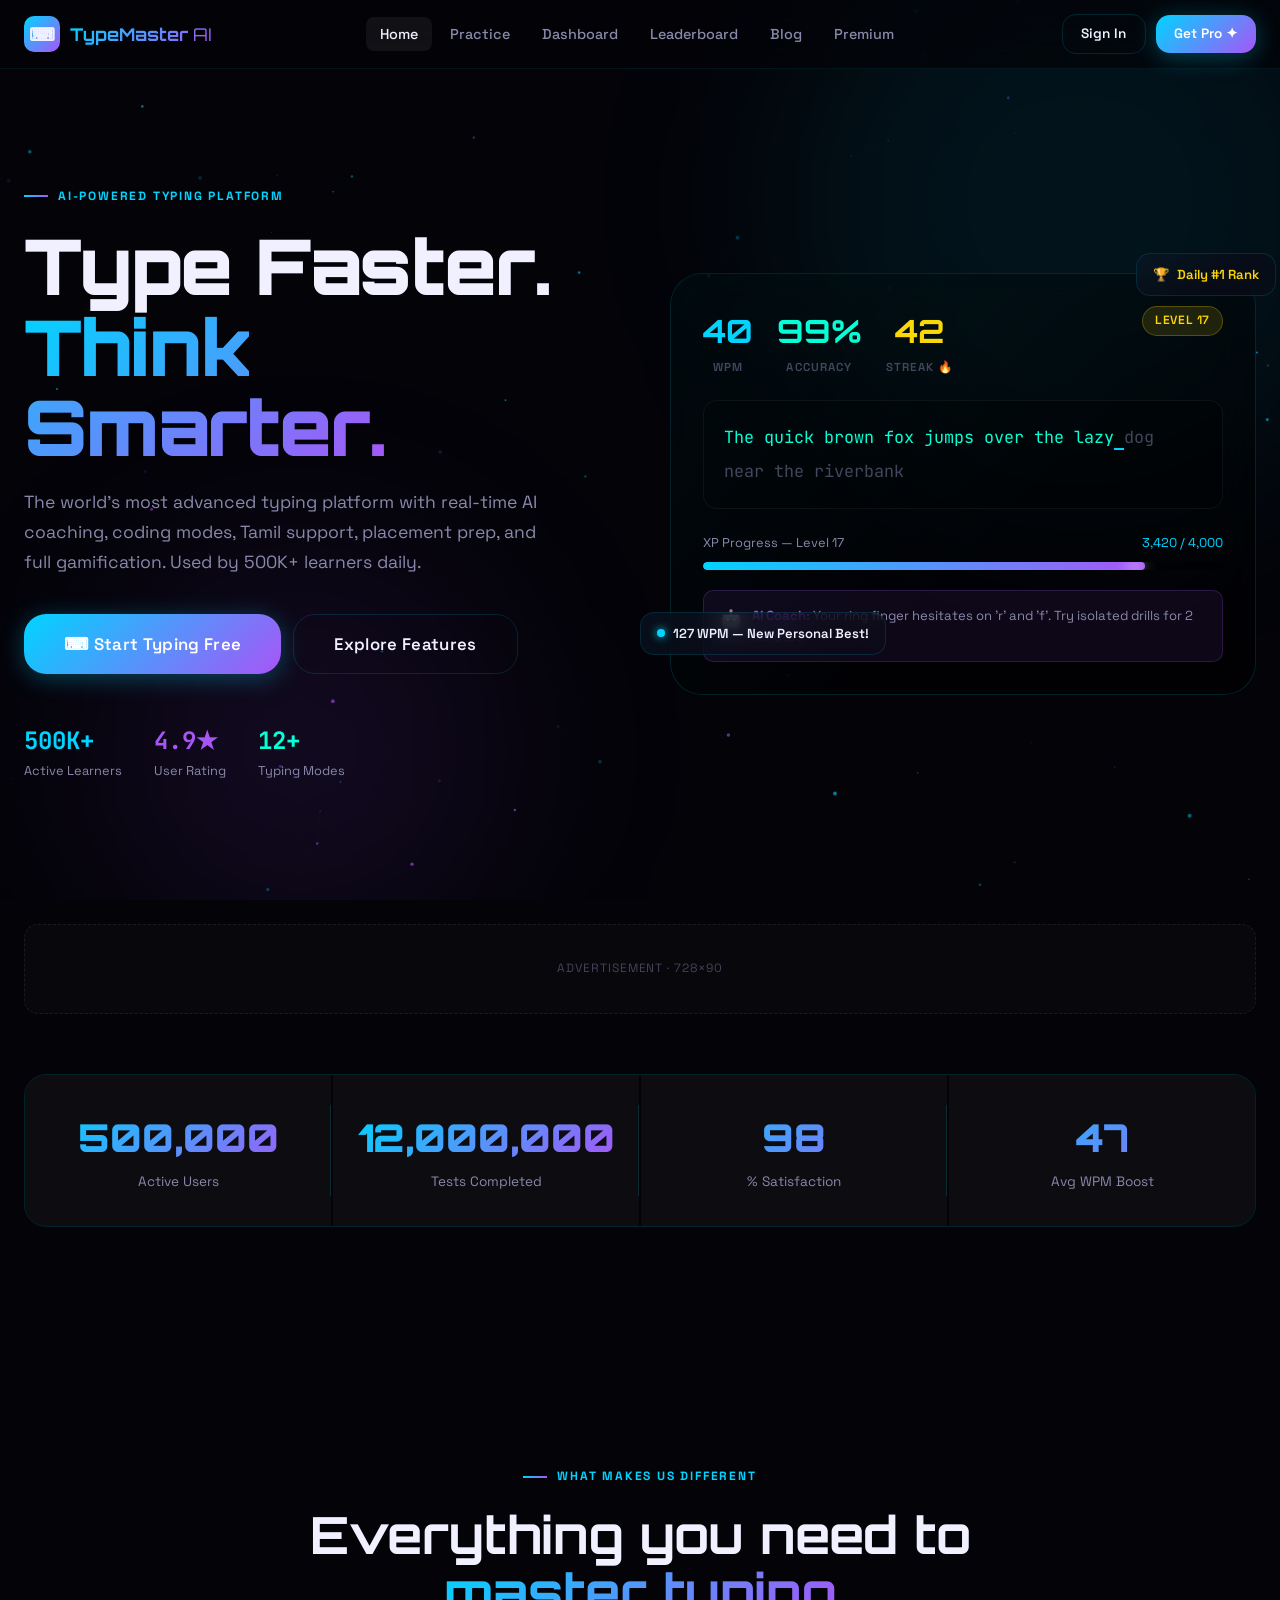
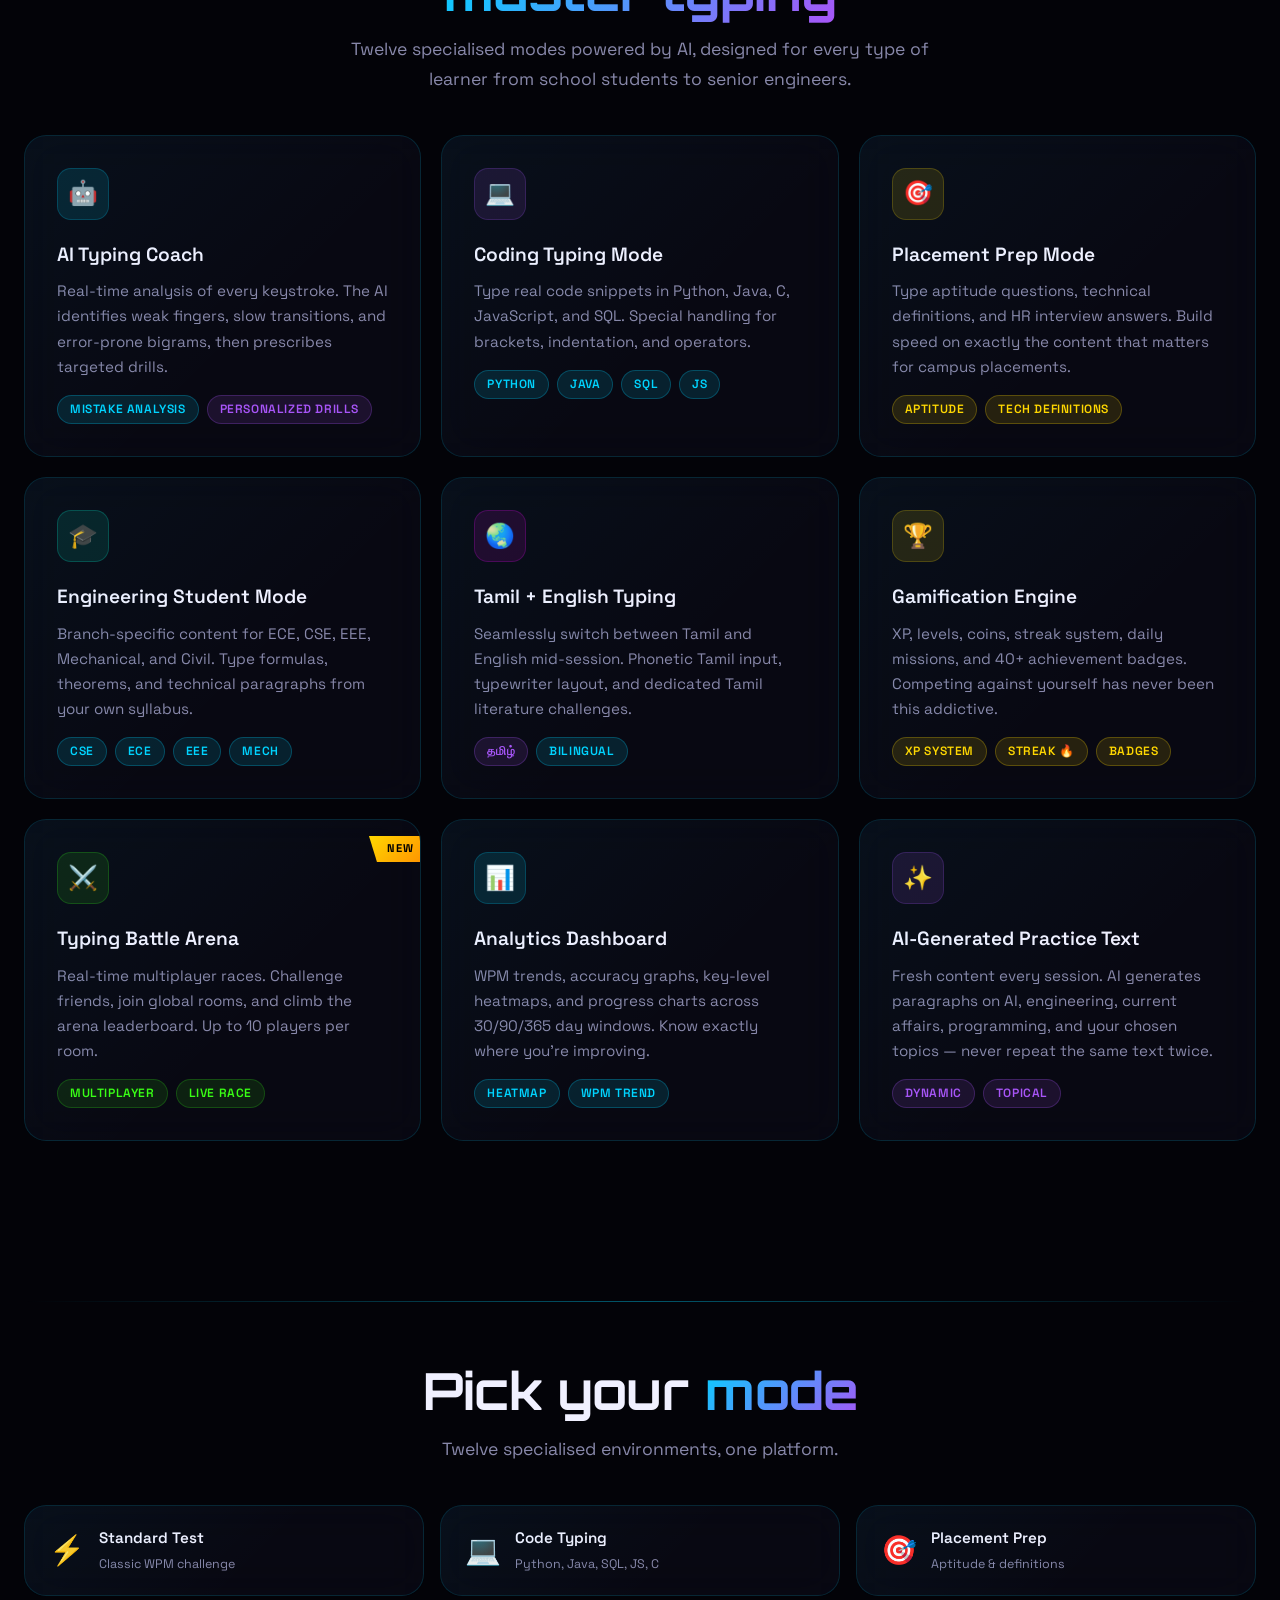
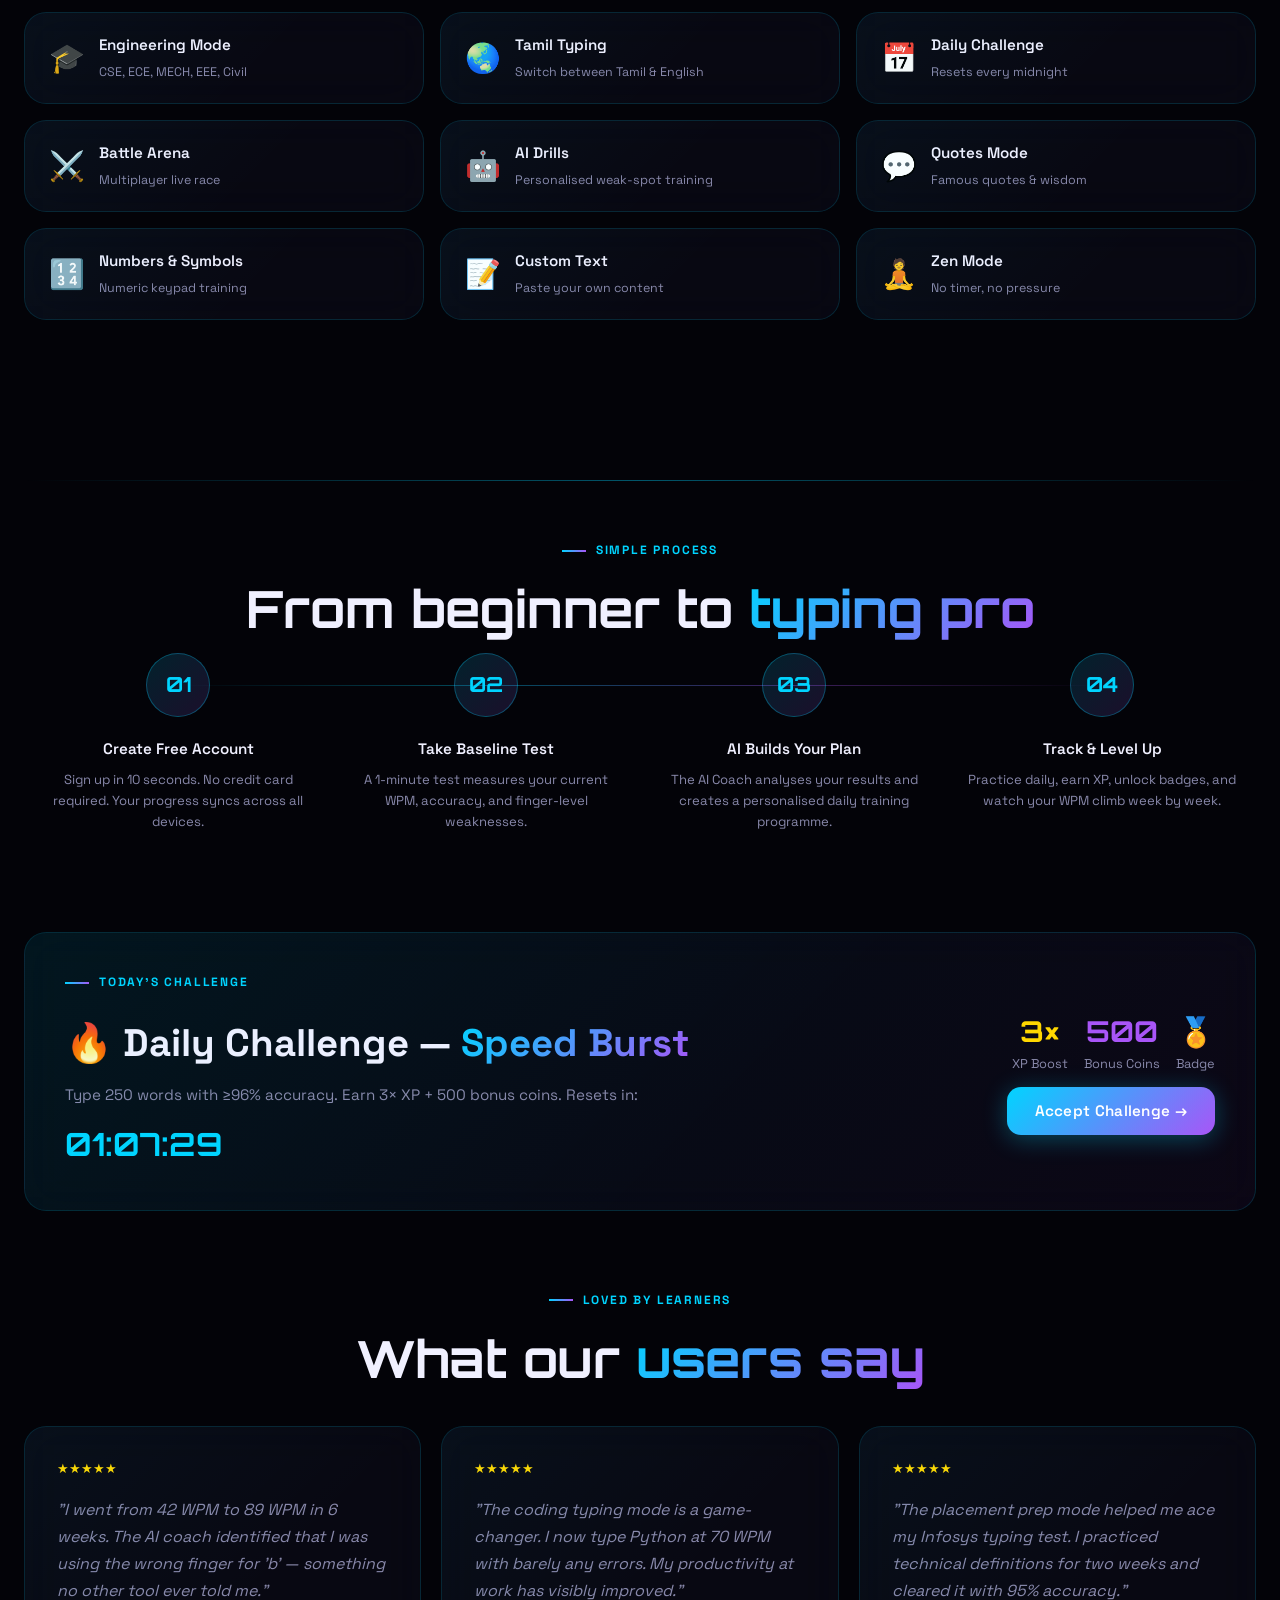
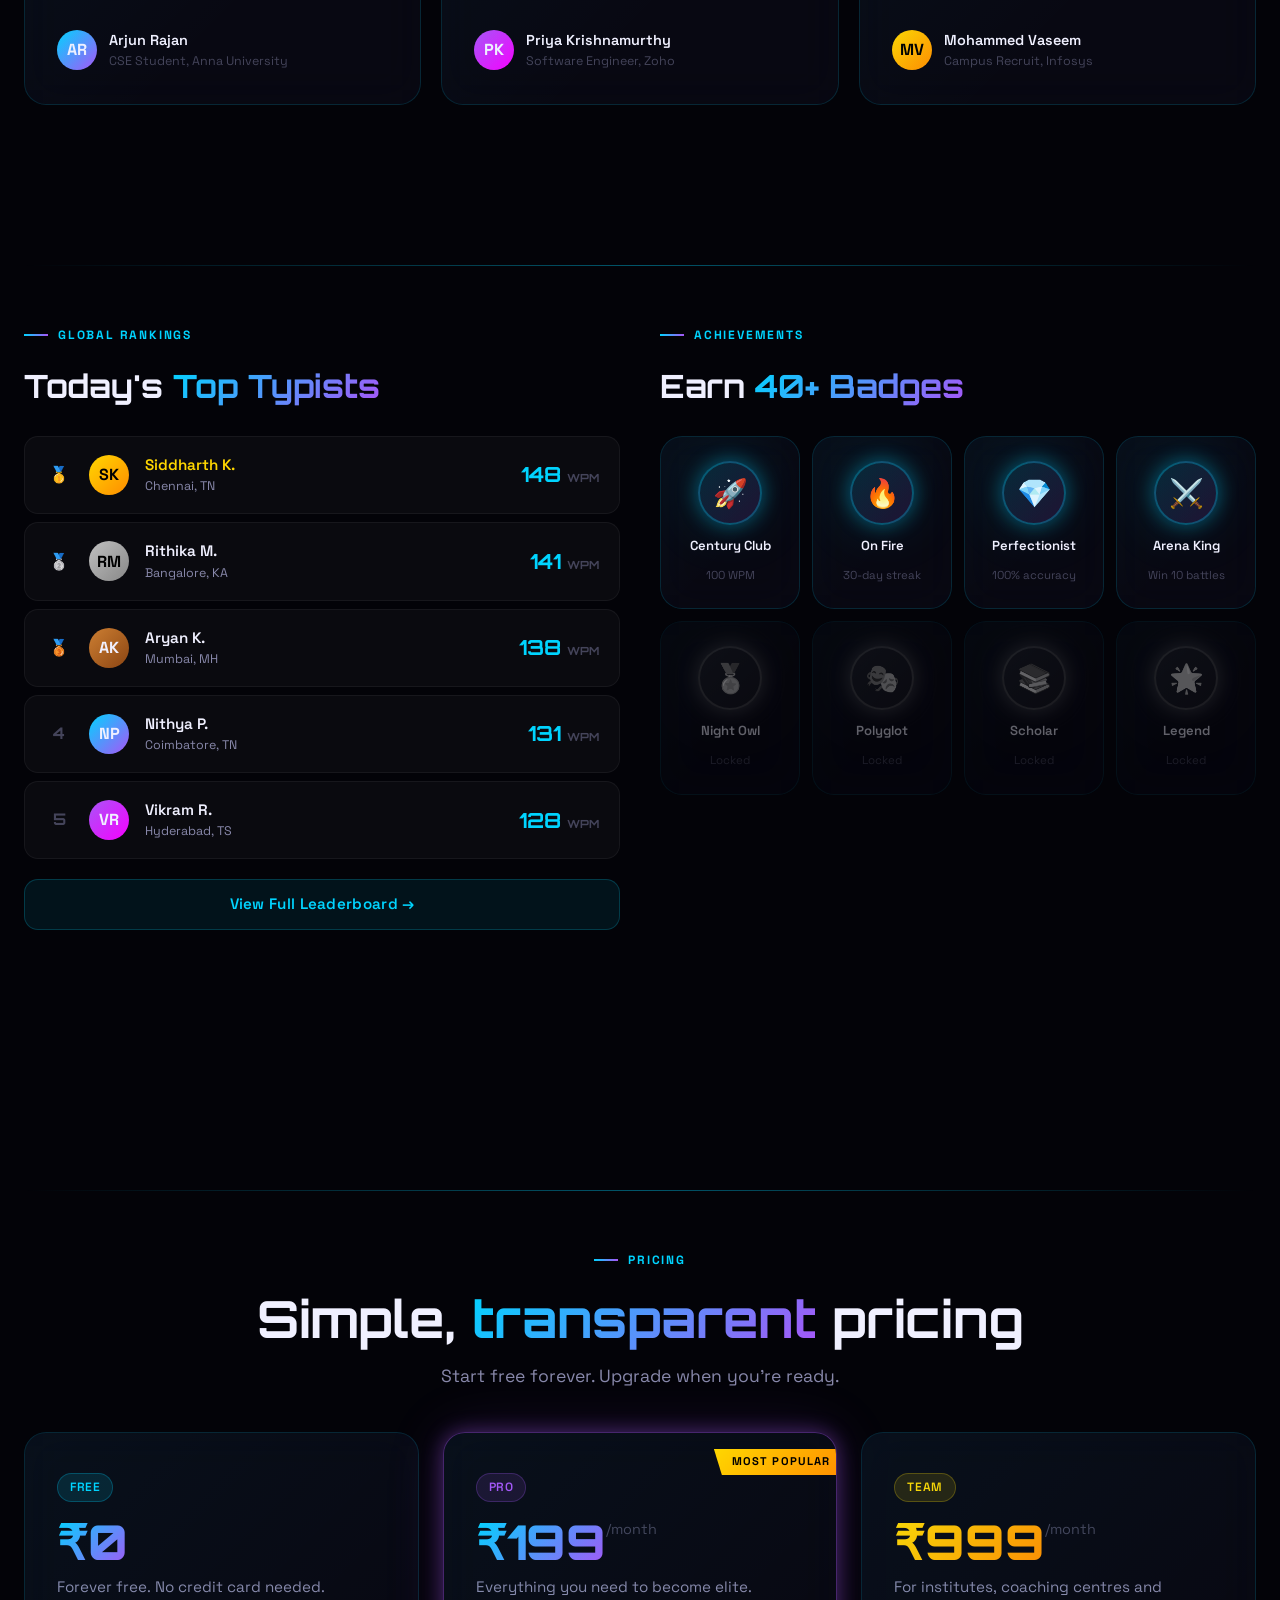
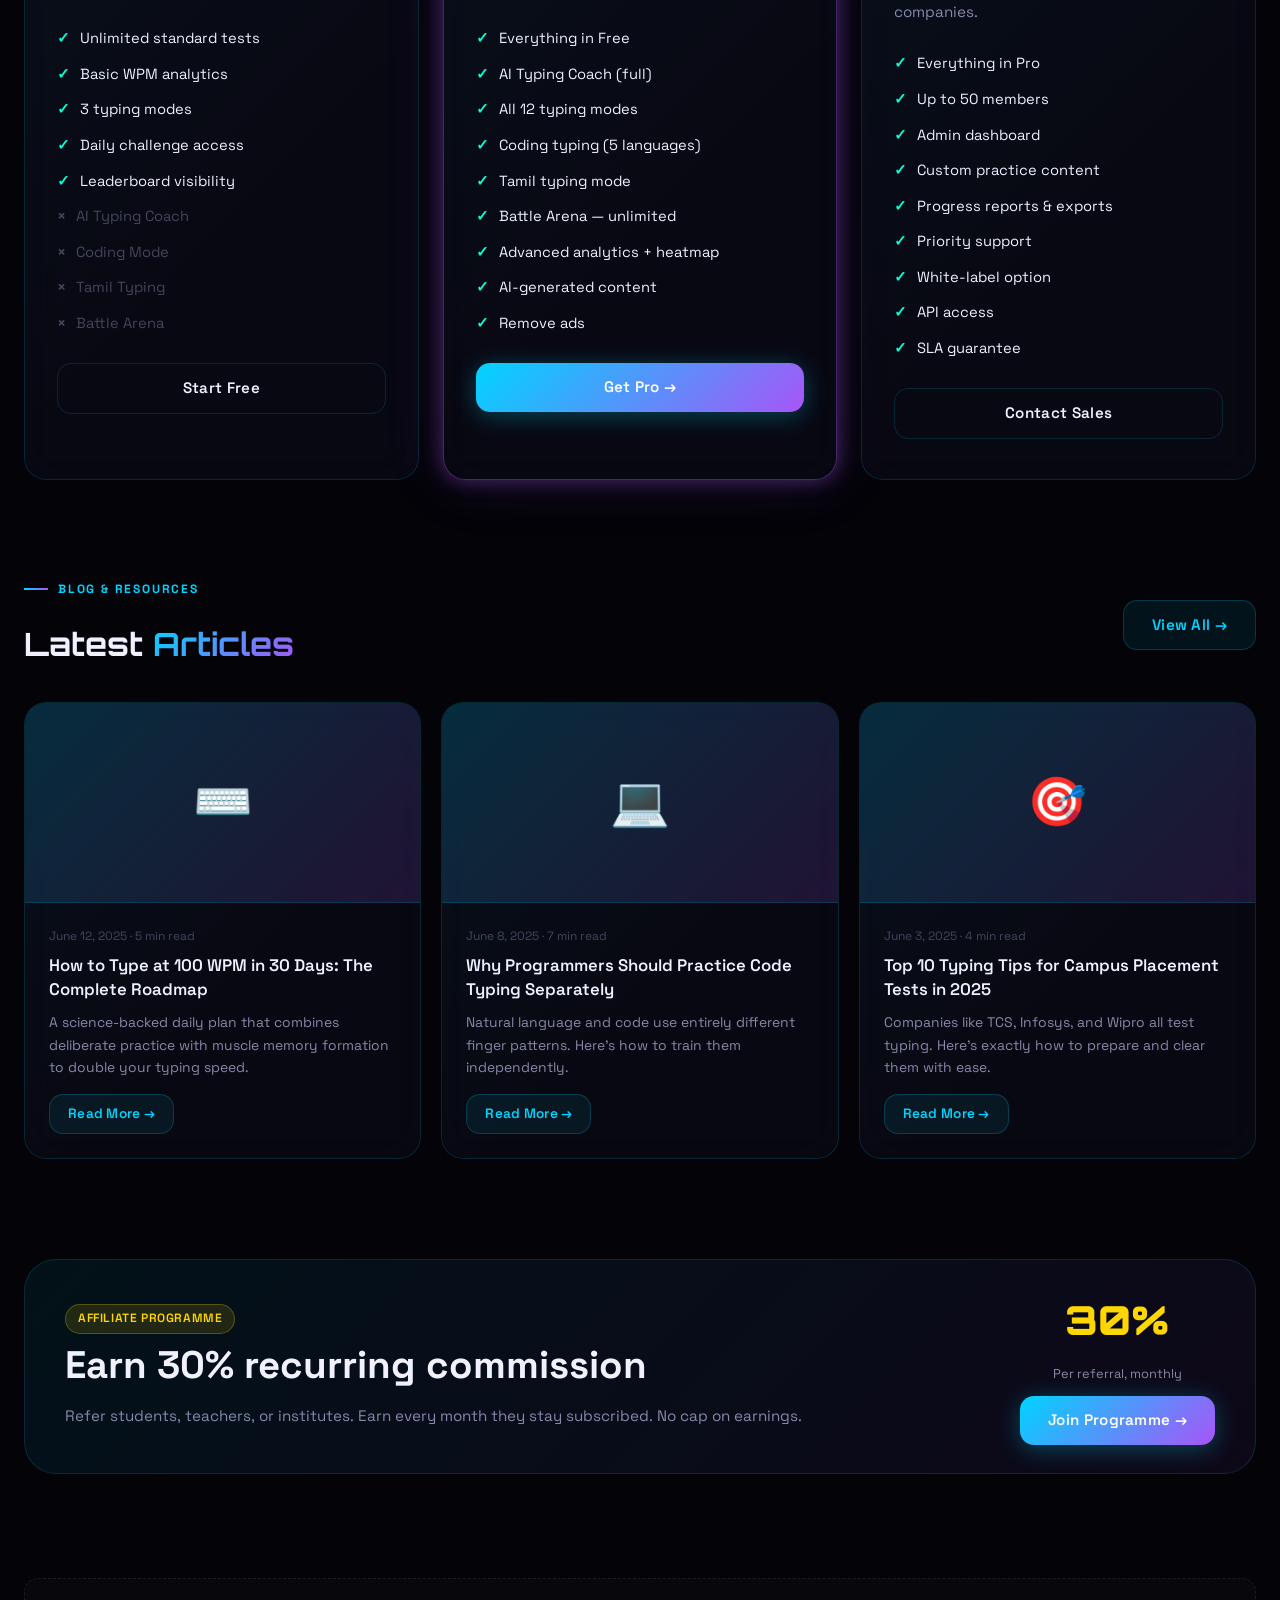
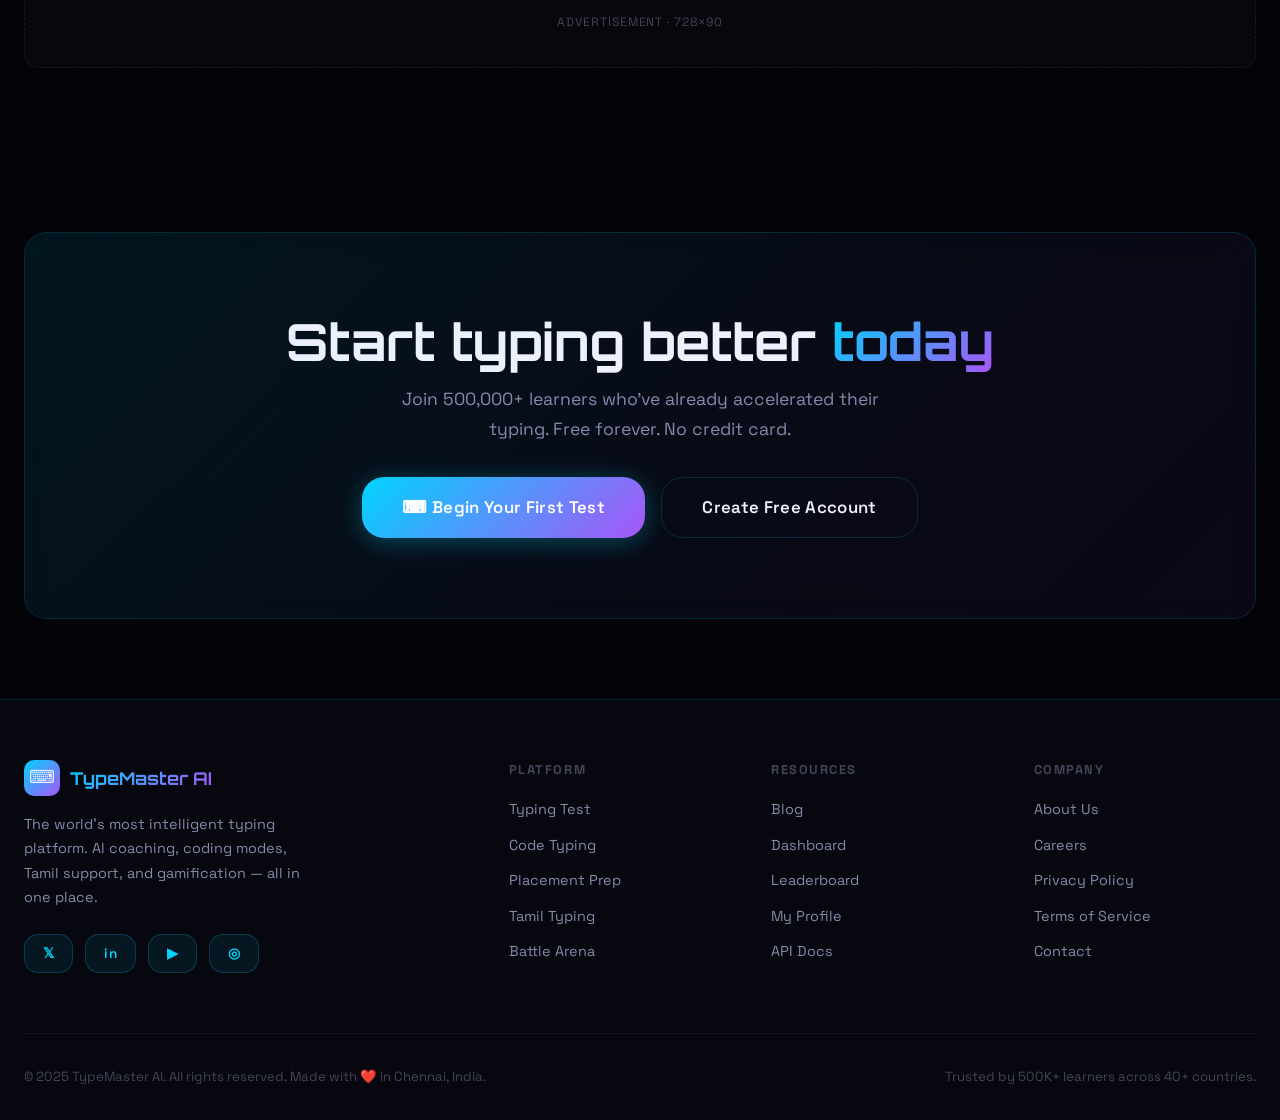
==== commit c3811b92: "Update index.html" ====
--- a/index.html
+++ b/index.html
@@ -9,6 +9,8 @@
   <meta name="author" content="TypeMaster AI" />
   <meta name="robots" content="index, follow" />
   <link rel="canonical" href="https://typemasterai.com/" />
+
+  <meta name="google-site-verification" content="l9lkxRsfFIrj0HZMDVjqvld84hYzB1gV8h0u1vqfByQ" />
 
   <!-- Open Graph -->
   <meta property="og:title" content="TypeMaster AI — Type Faster. Think Smarter." />
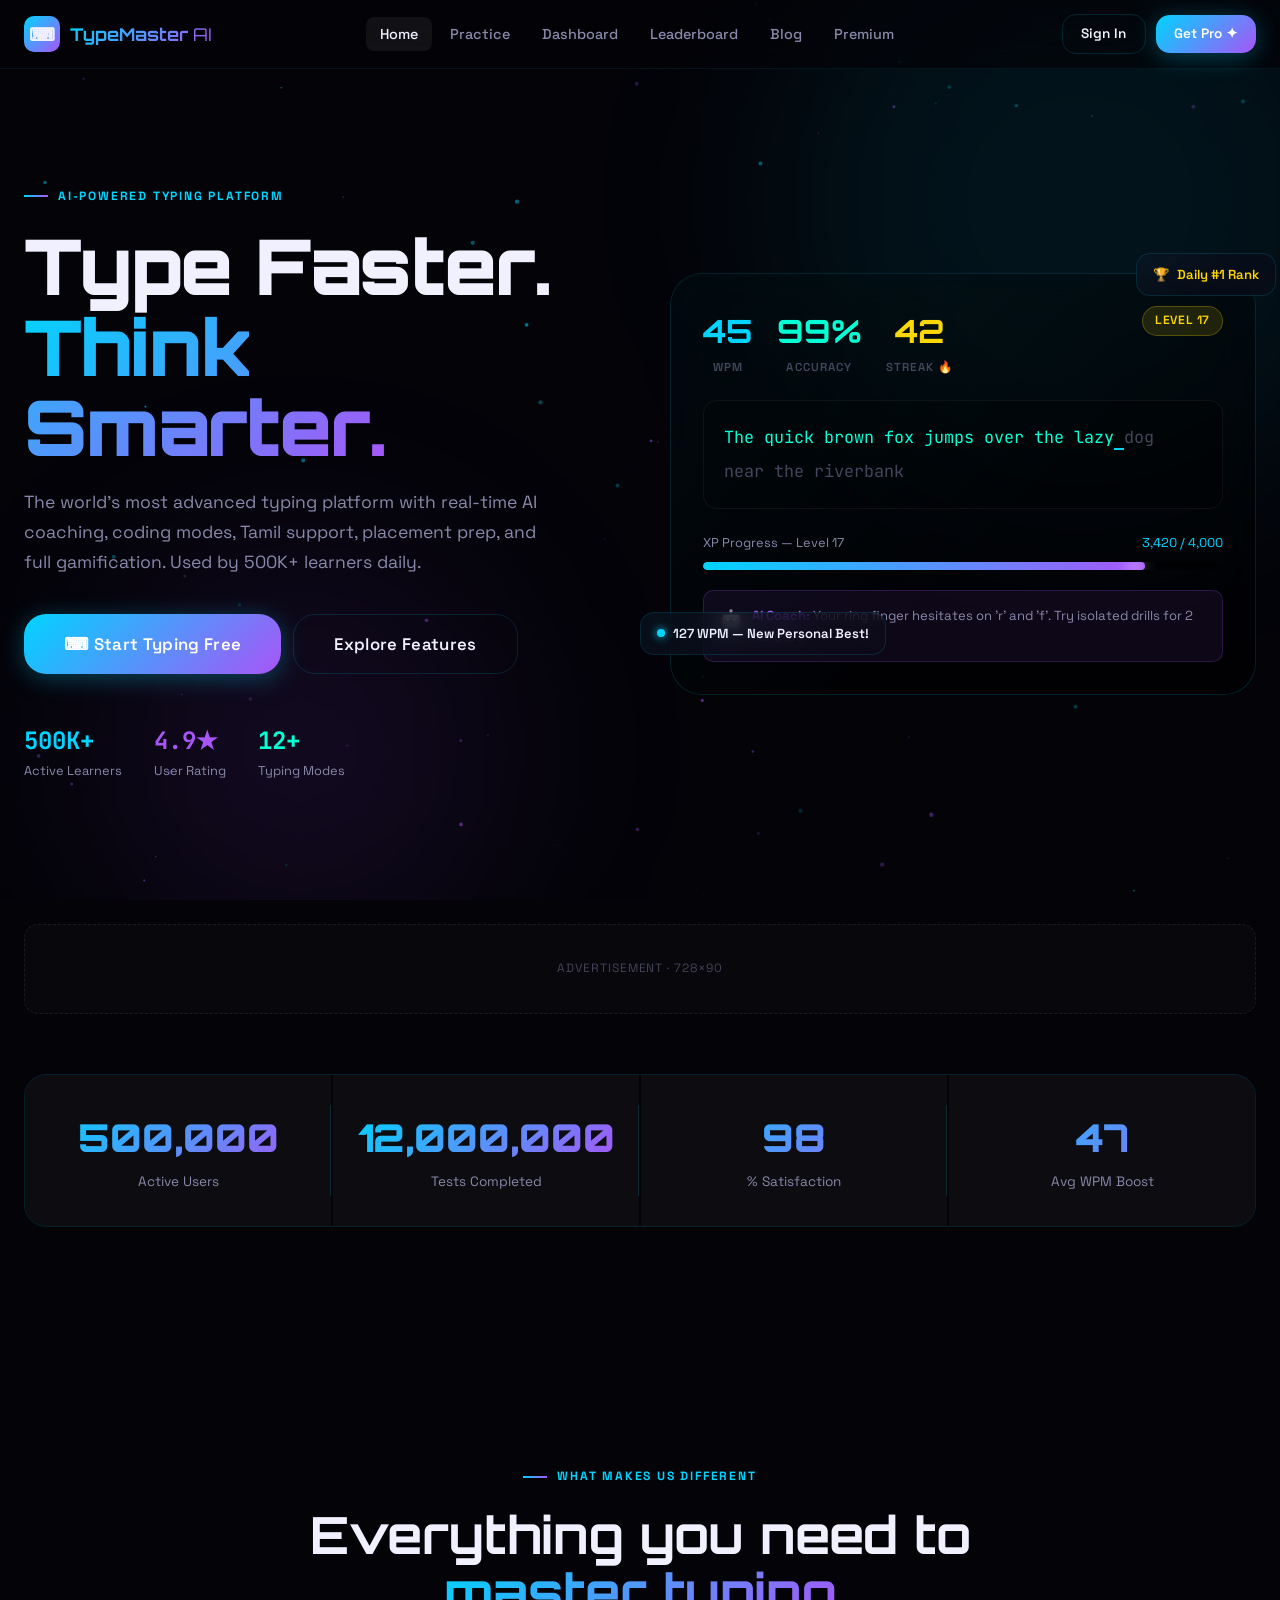
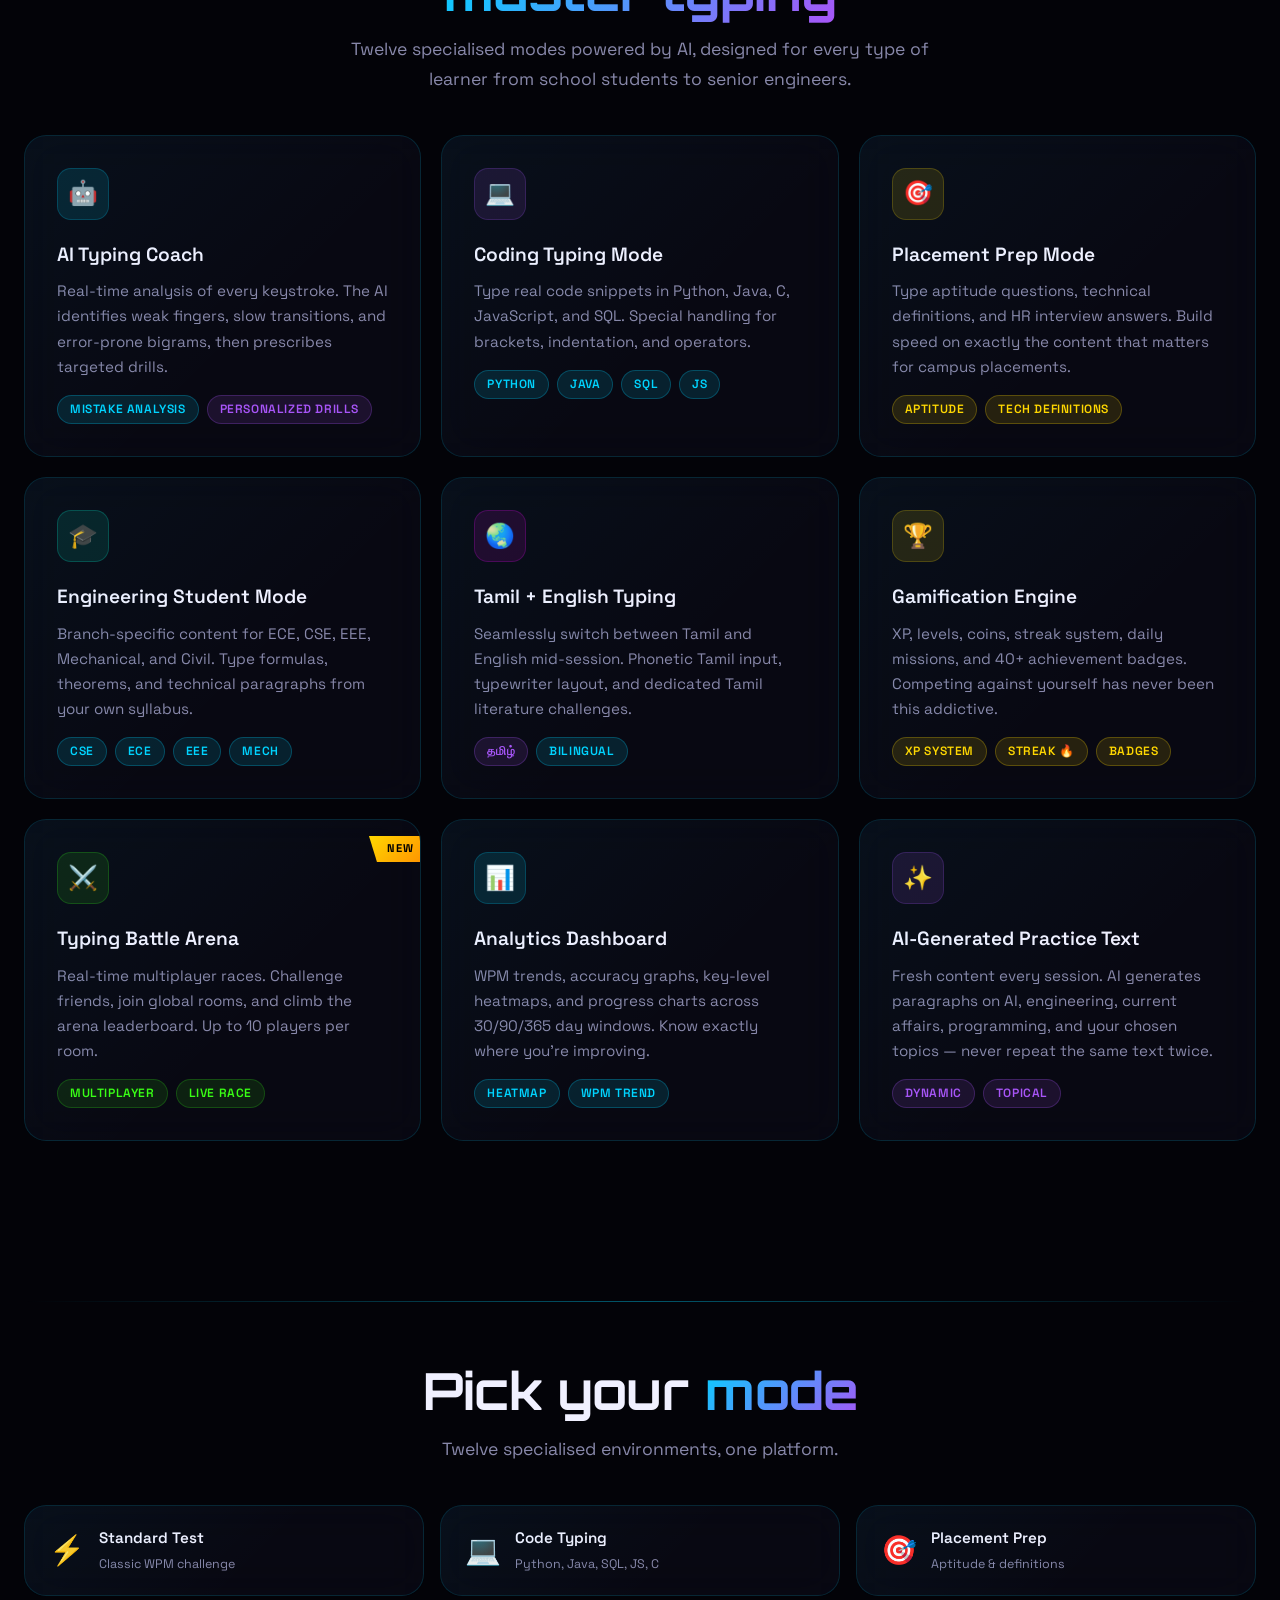
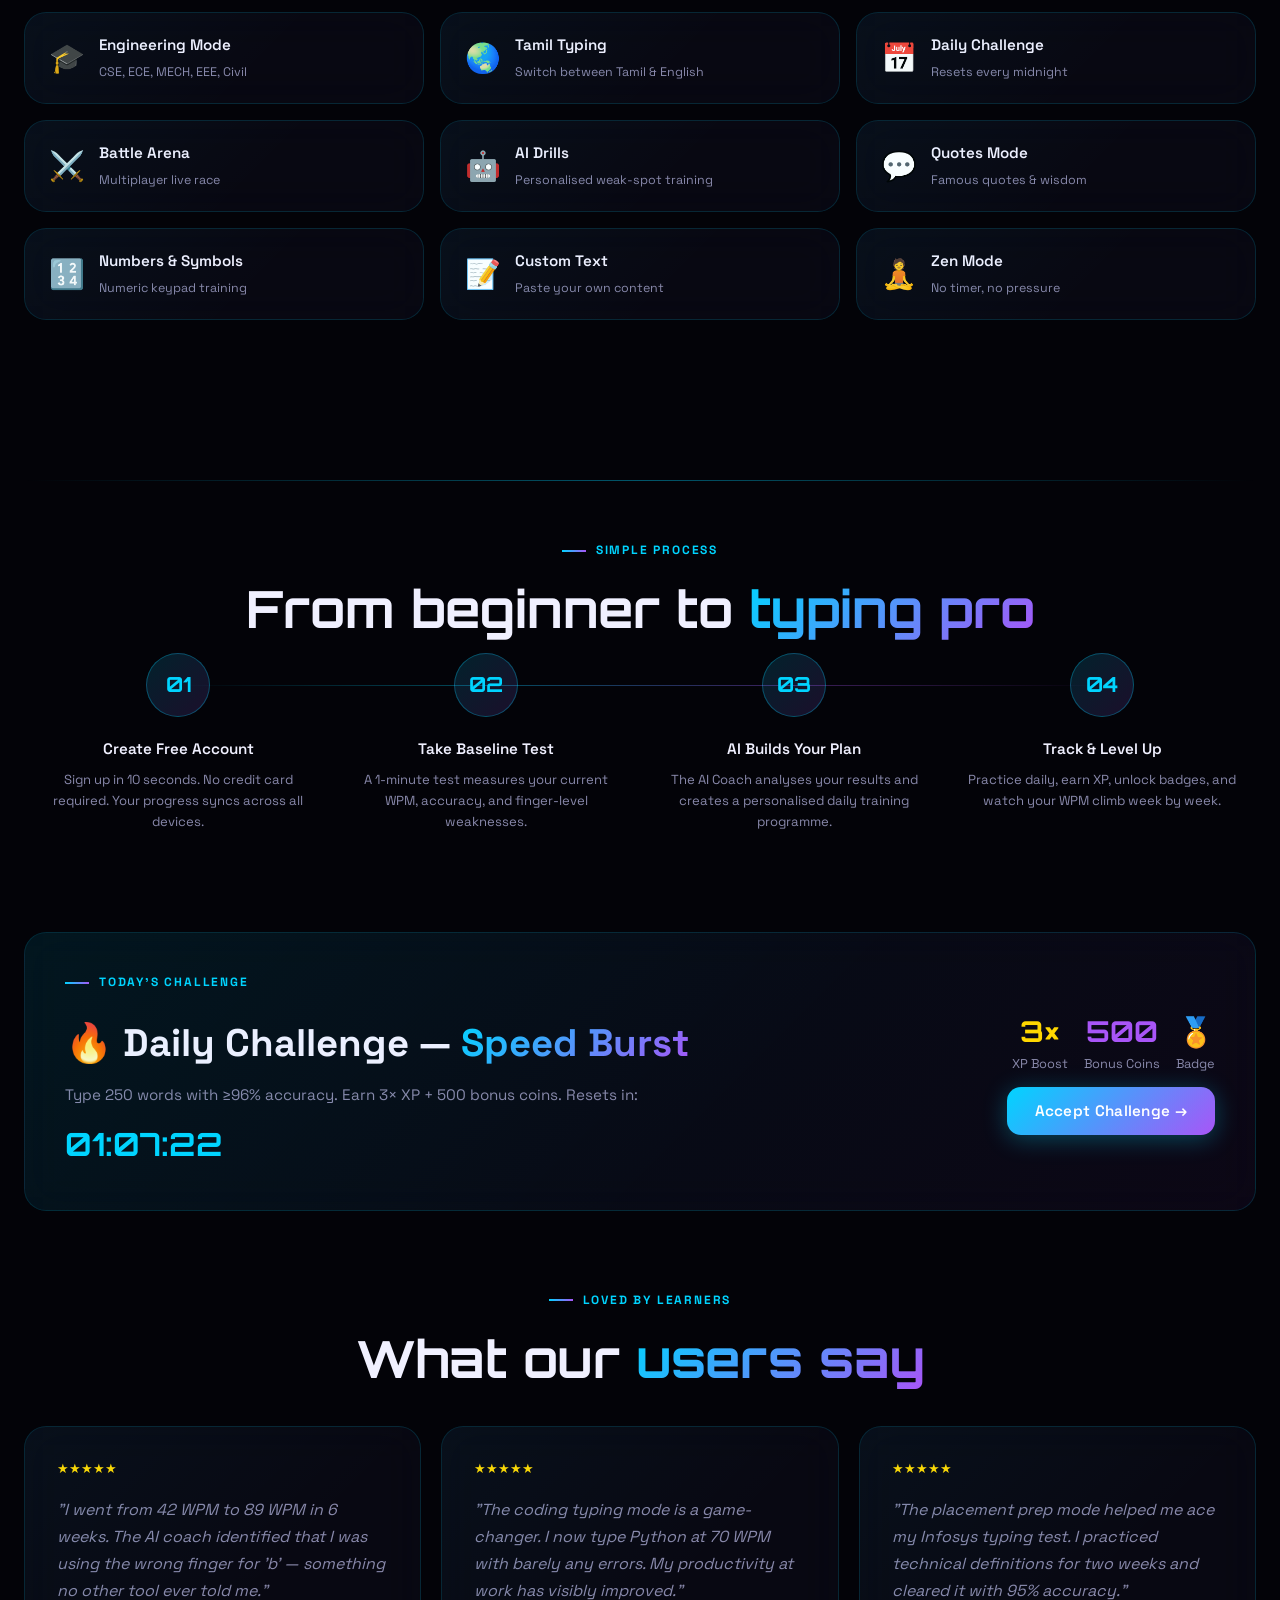
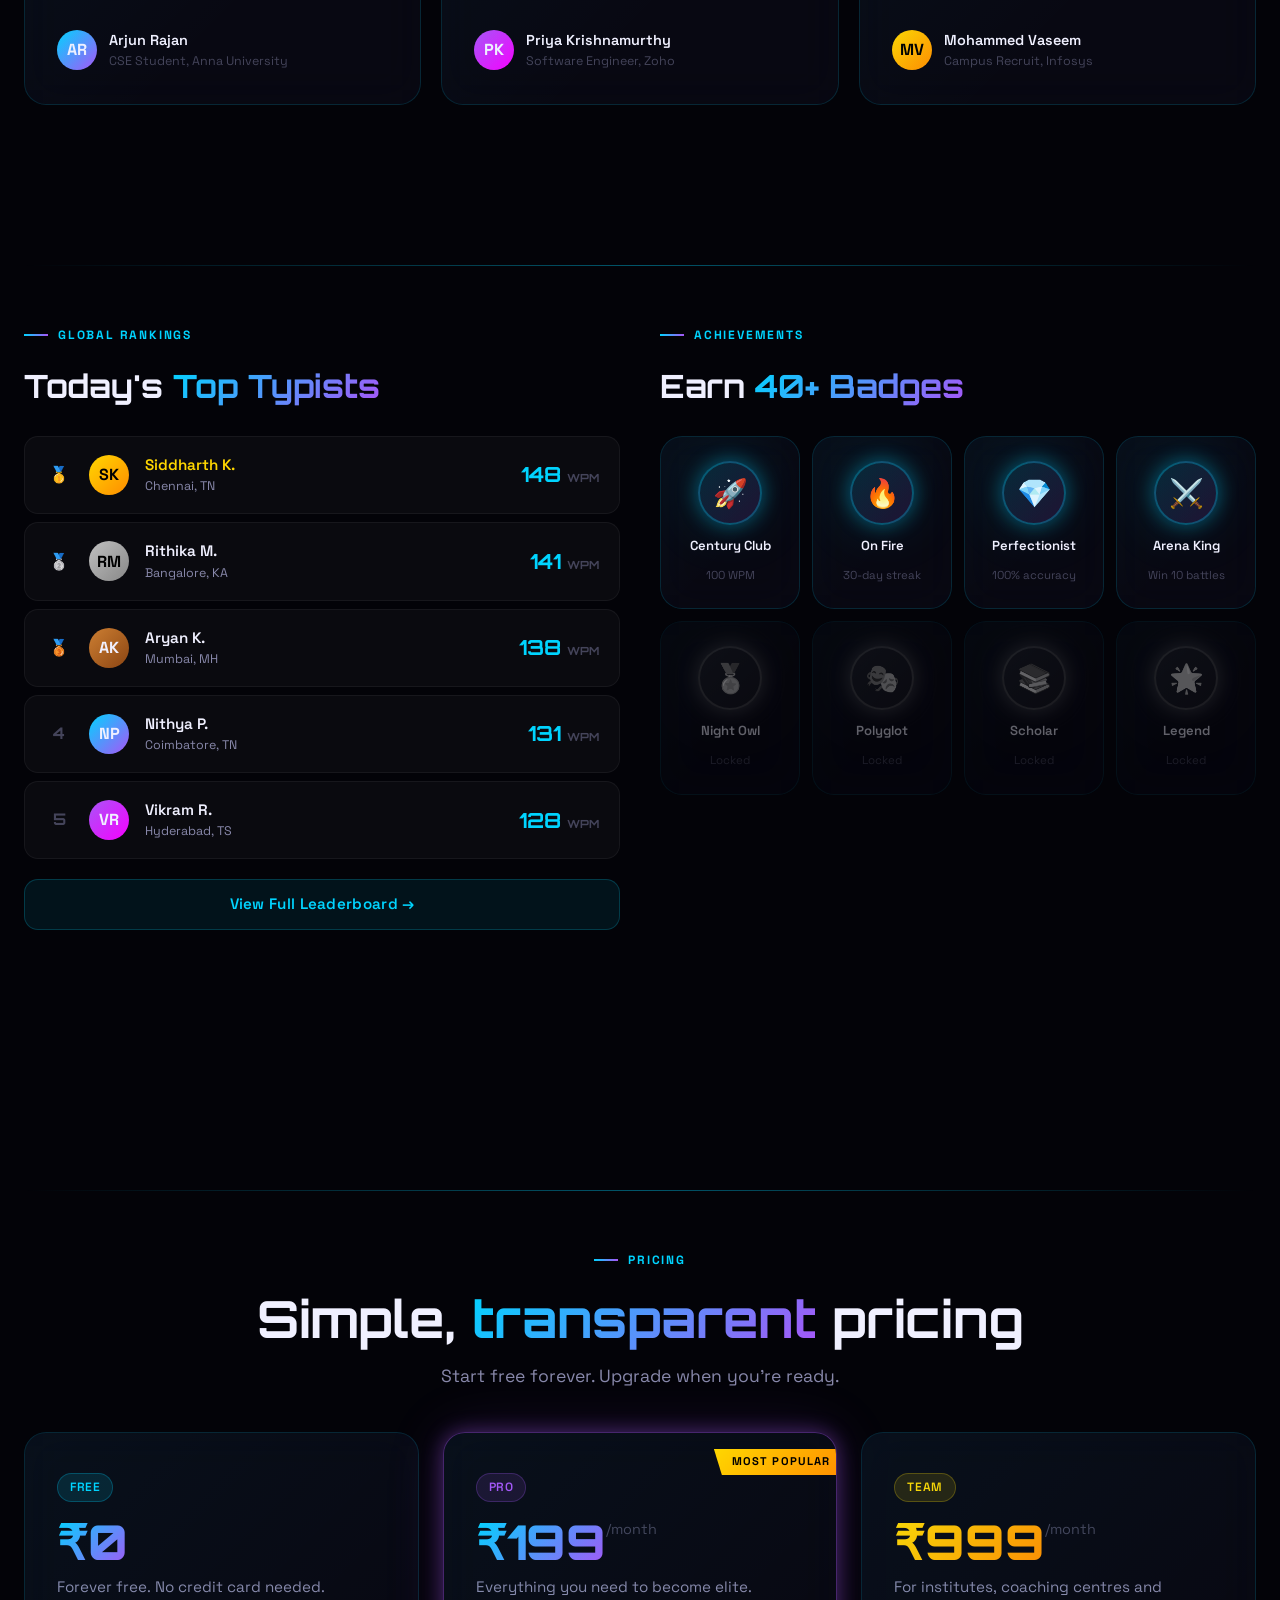
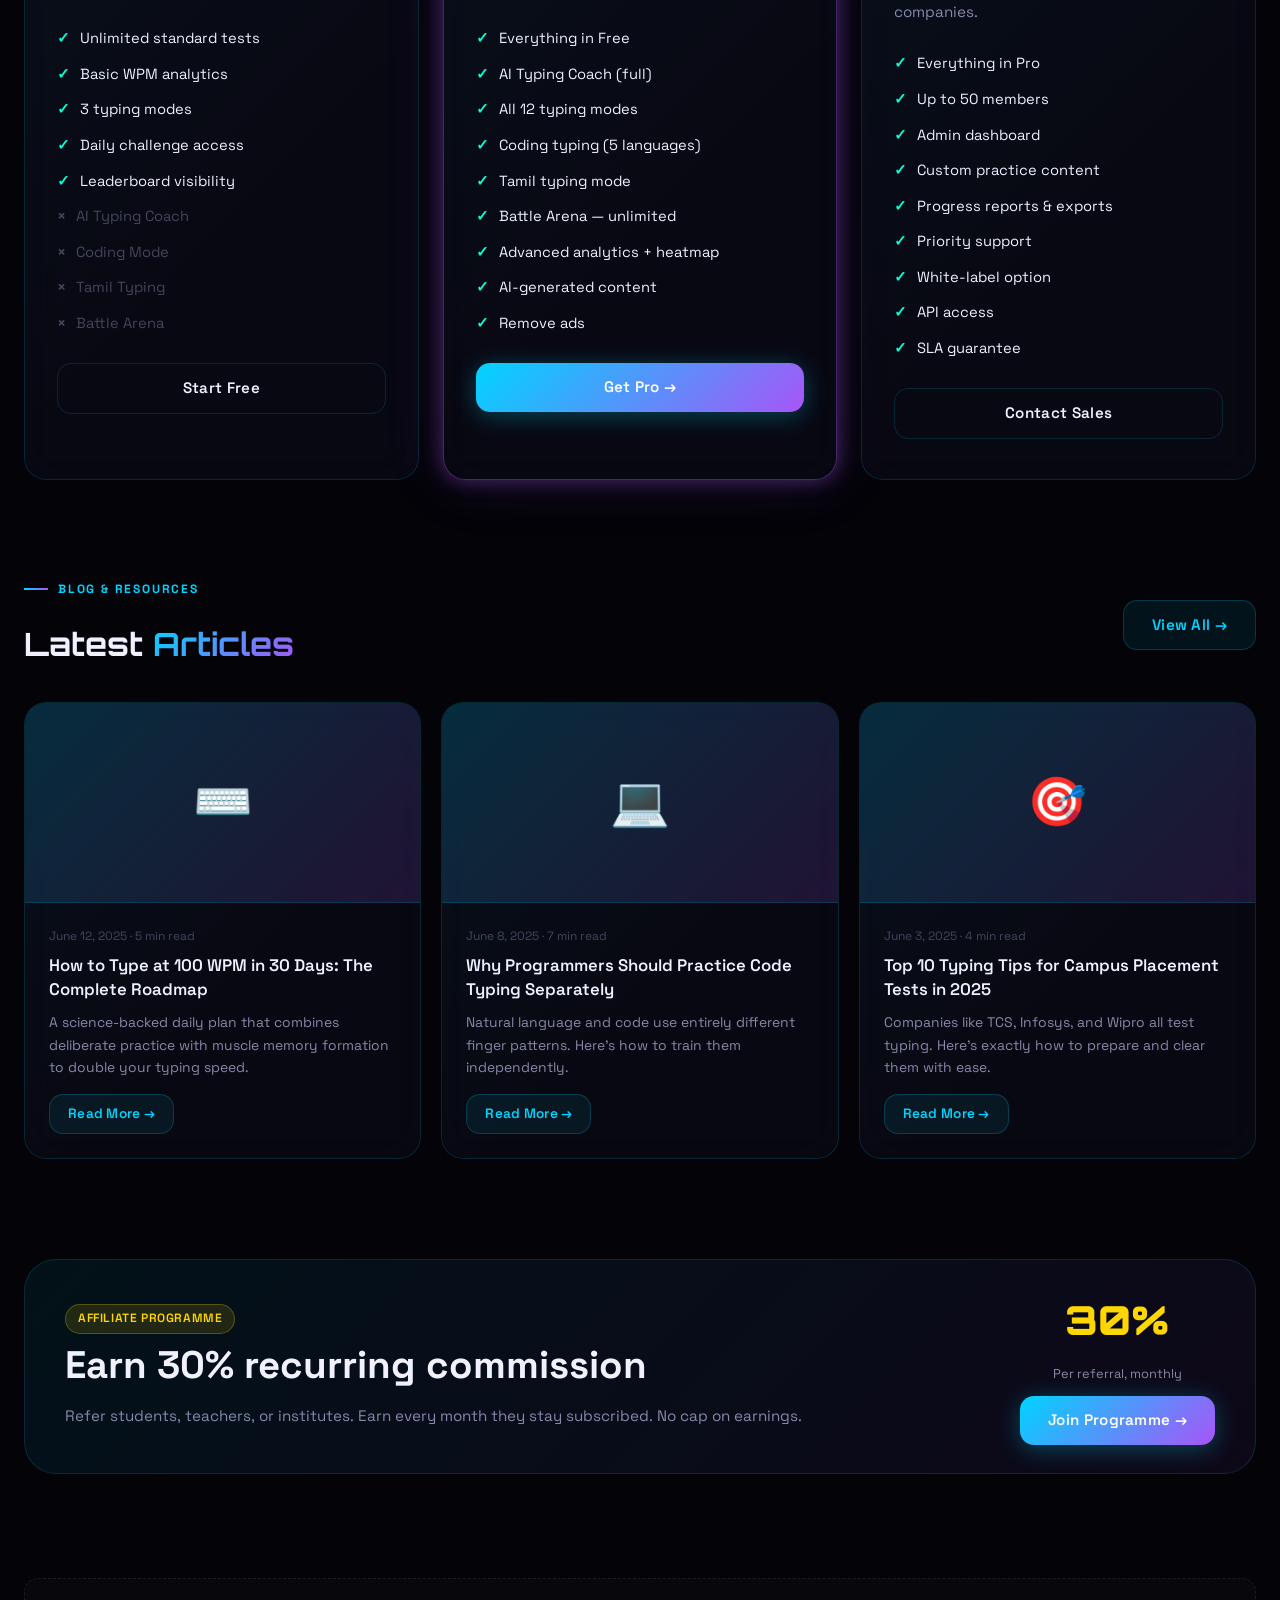
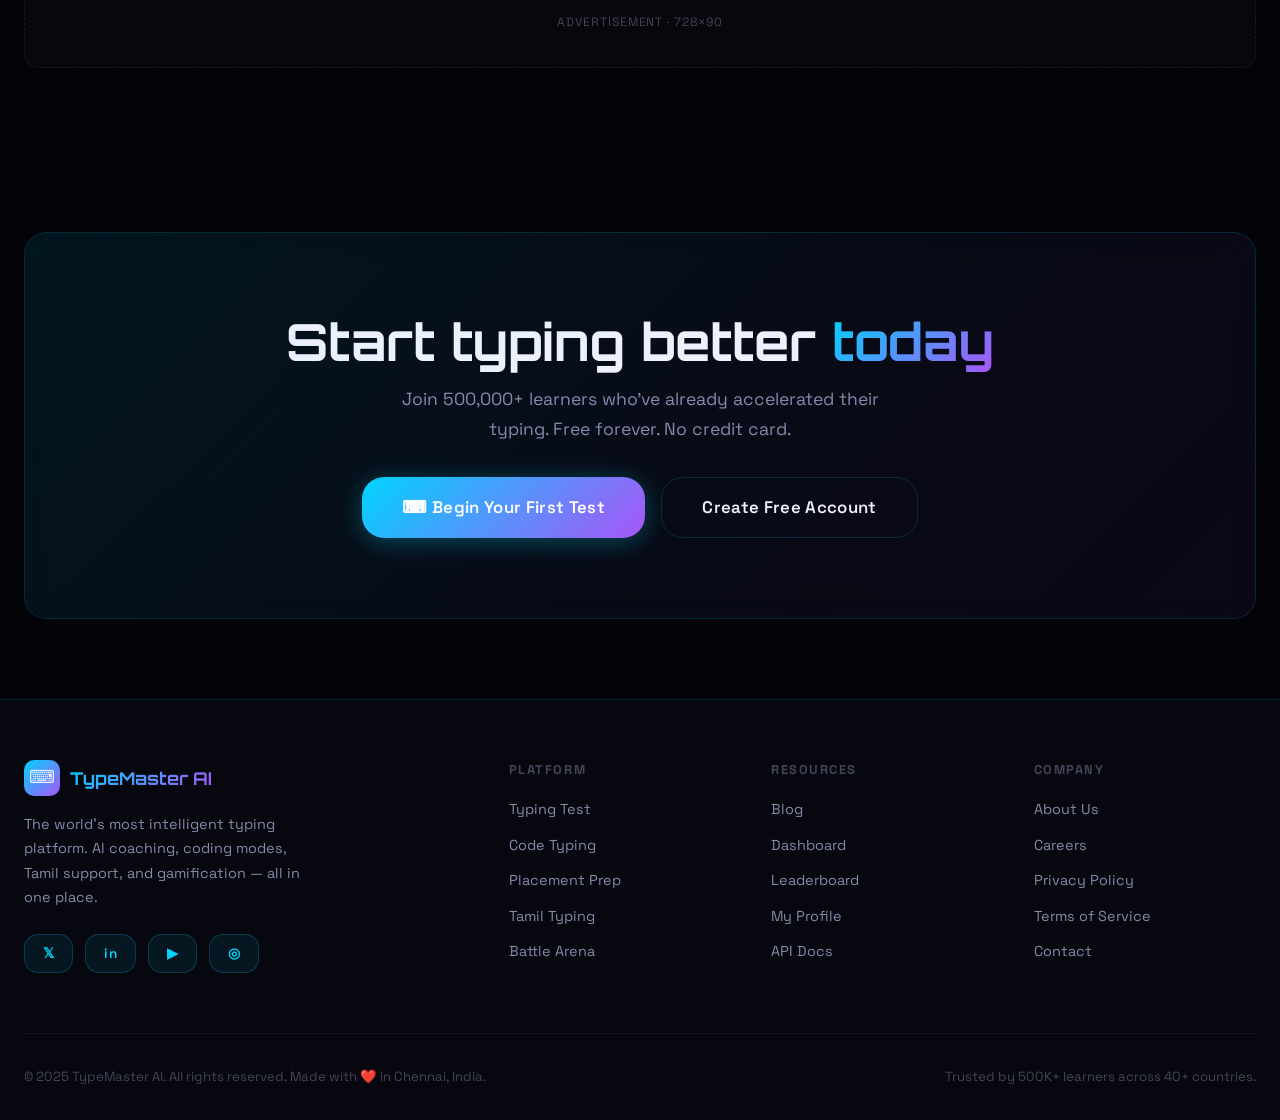
==== commit ba5e7d24: "Update index.html" ====
--- a/index.html
+++ b/index.html
@@ -10,7 +10,7 @@
   <meta name="robots" content="index, follow" />
   <link rel="canonical" href="https://typemasterai.com/" />
 
-  <meta name="google-site-verification" content="l9lkxRsfFIrj0HZMDVjqvld84hYzB1gV8h0u1vqfByQ" />
+  
 
   <!-- Open Graph -->
   <meta property="og:title" content="TypeMaster AI — Type Faster. Think Smarter." />
@@ -119,6 +119,9 @@
     }
     @media(max-width:600px){ .affiliate-banner { padding: 24px; flex-direction: column; text-align: center; } }
   </style>
+
+<meta name="google-site-verification" content="l9lkxRsfFIrj0HZMDVjqvld84hYzB1gV8h0u1vqfByQ" />
+  
 </head>
 <body>
   <canvas id="particles-canvas"></canvas>
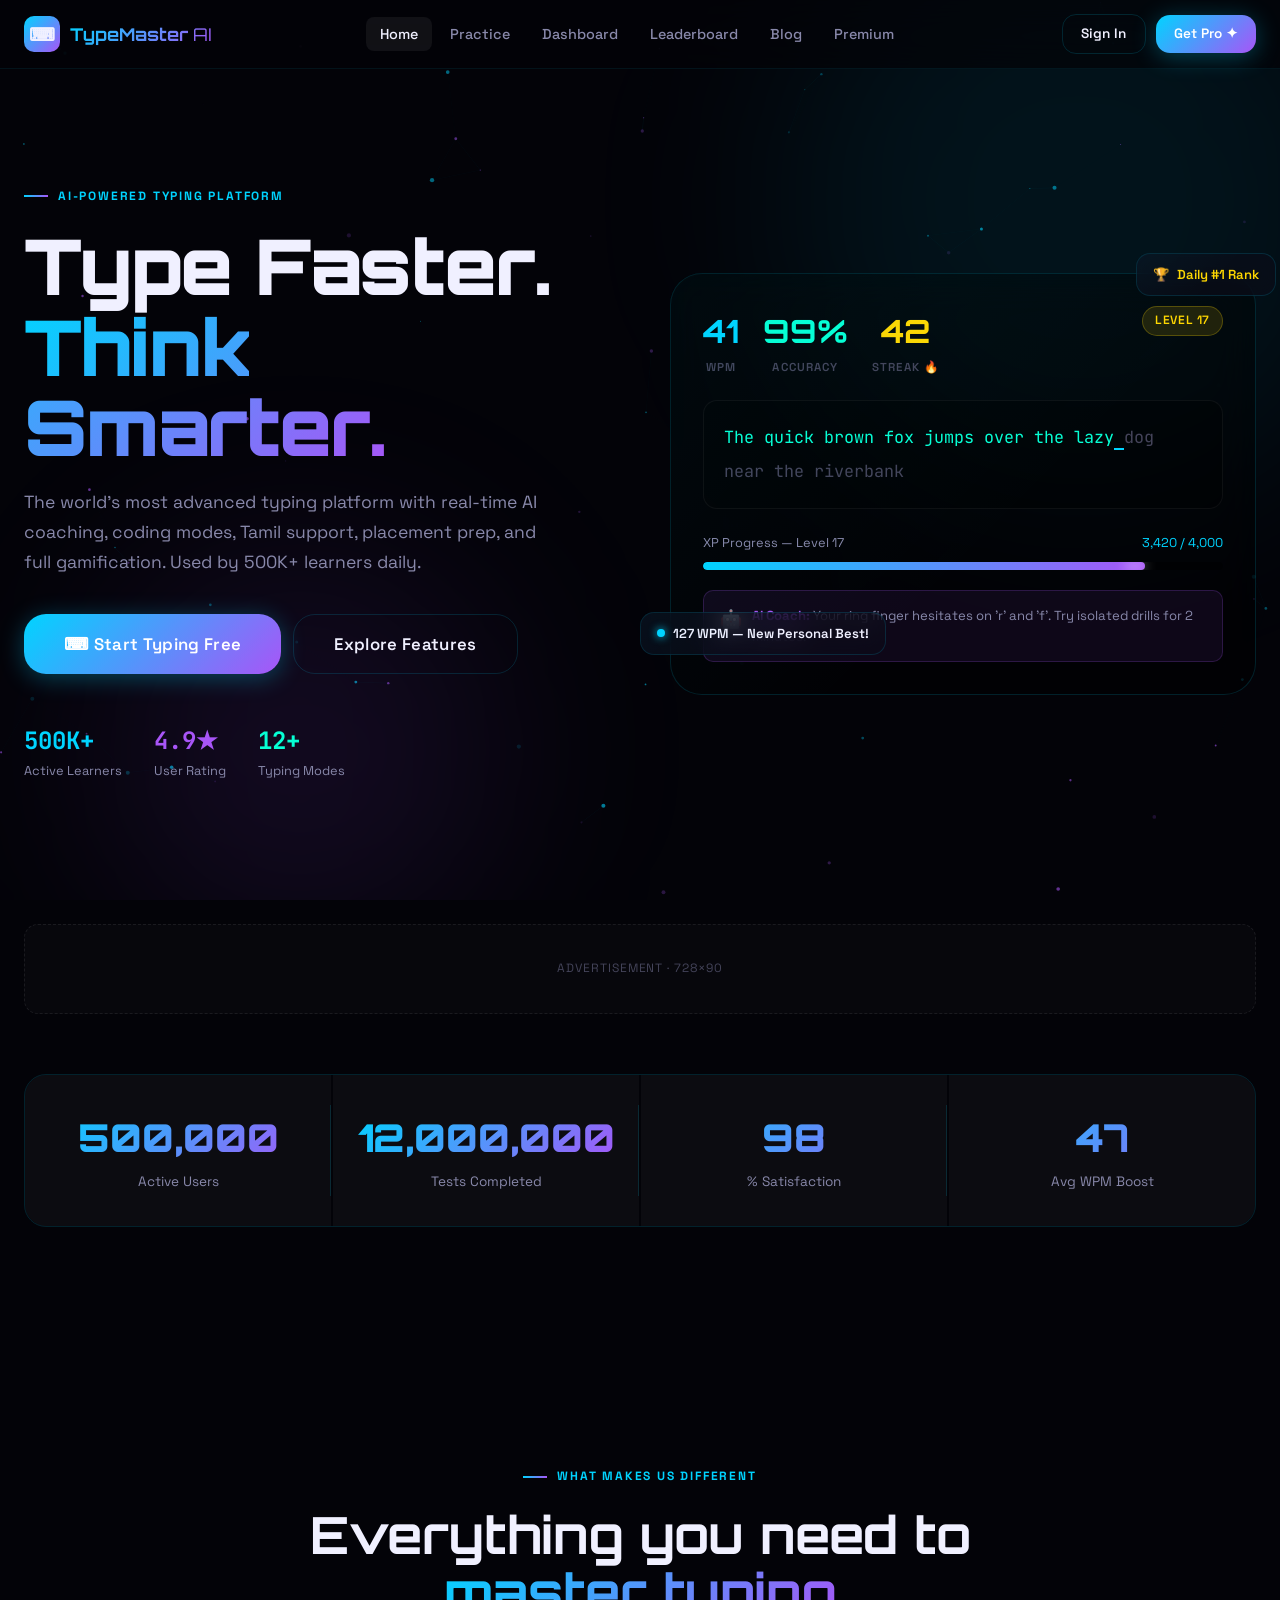
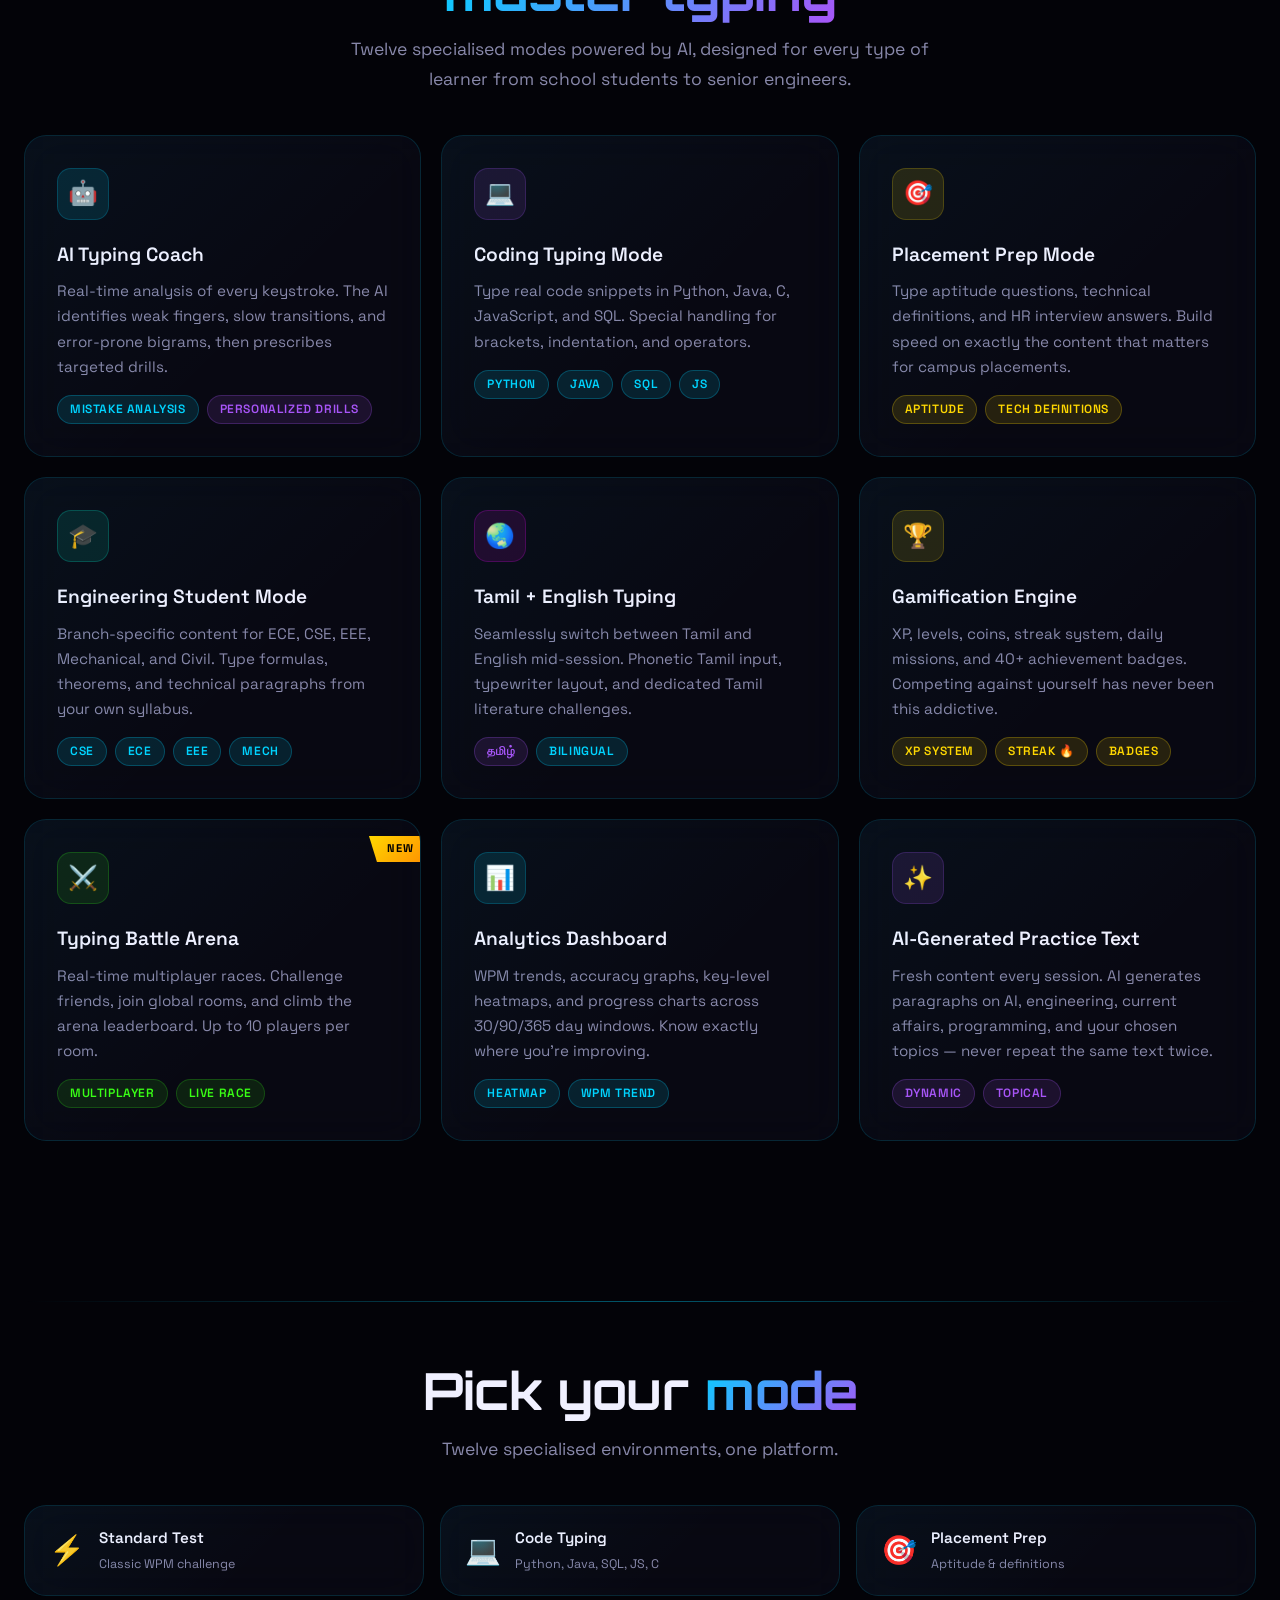
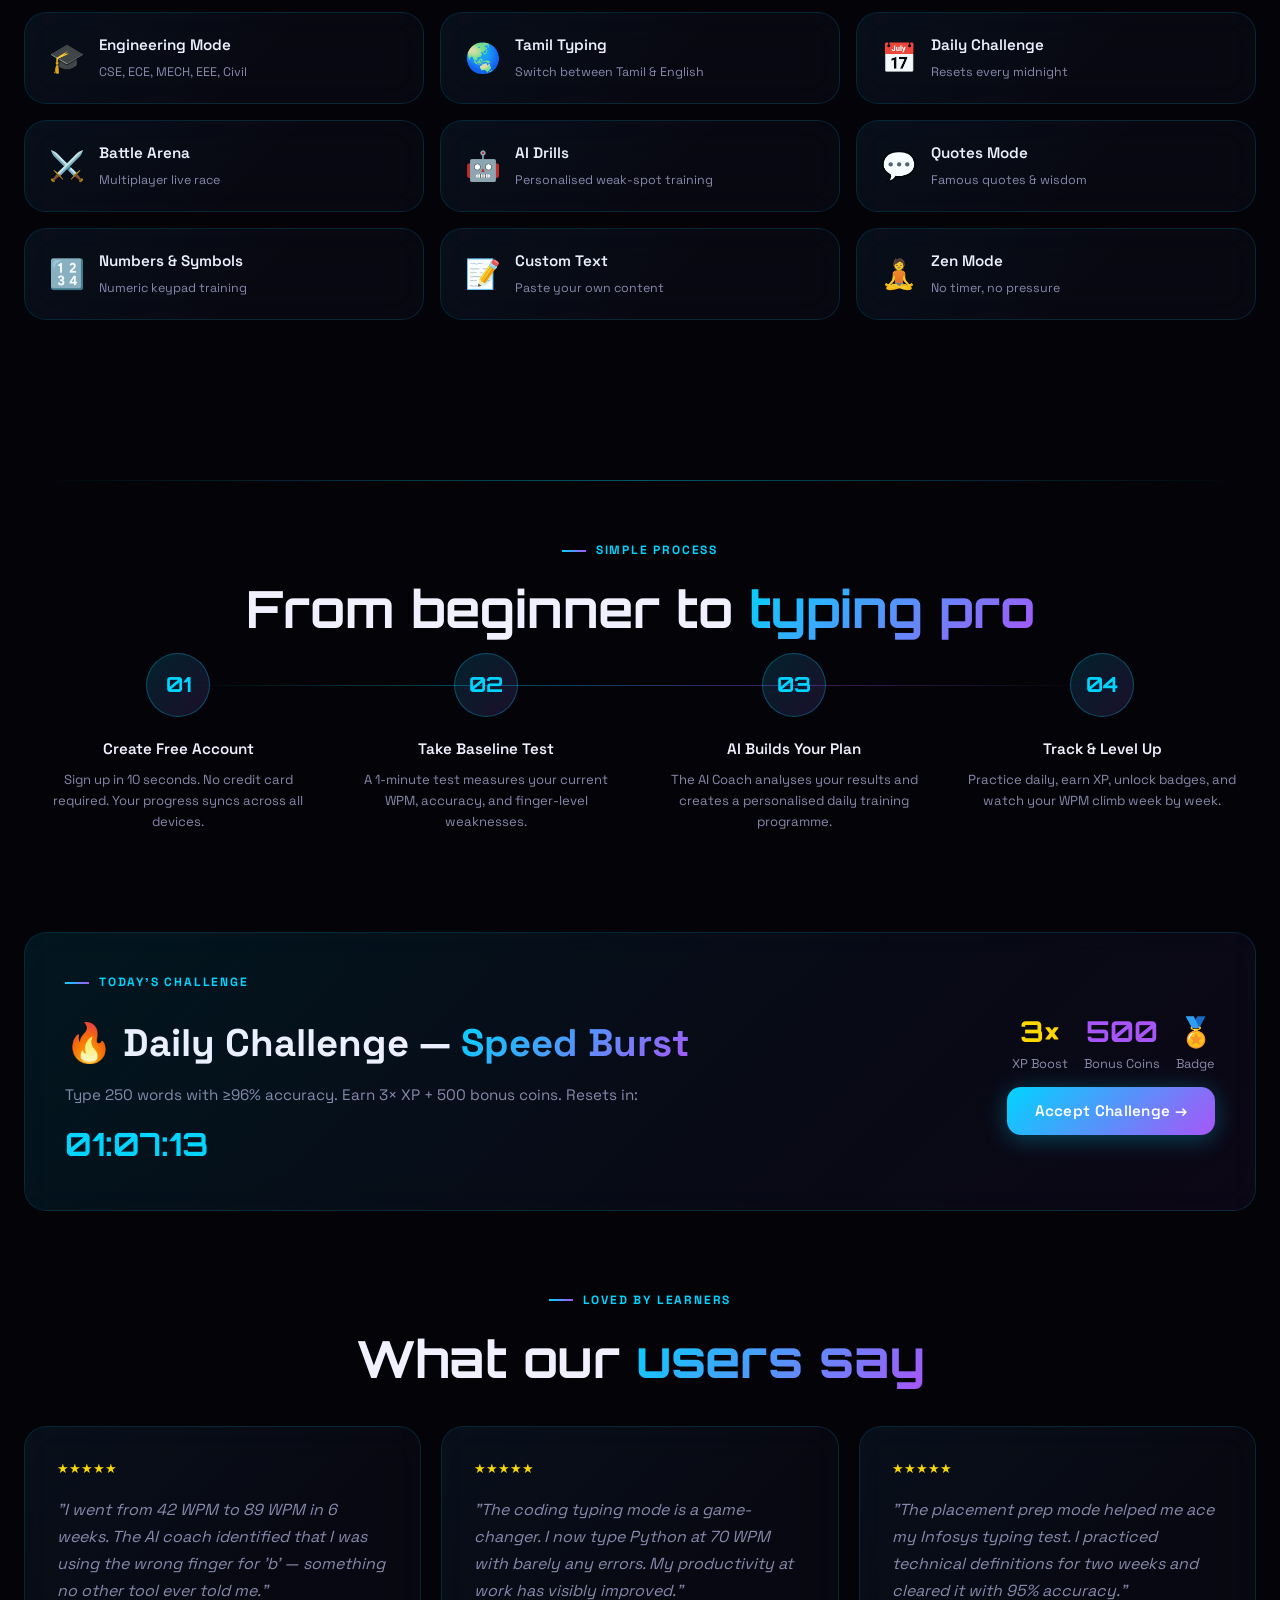
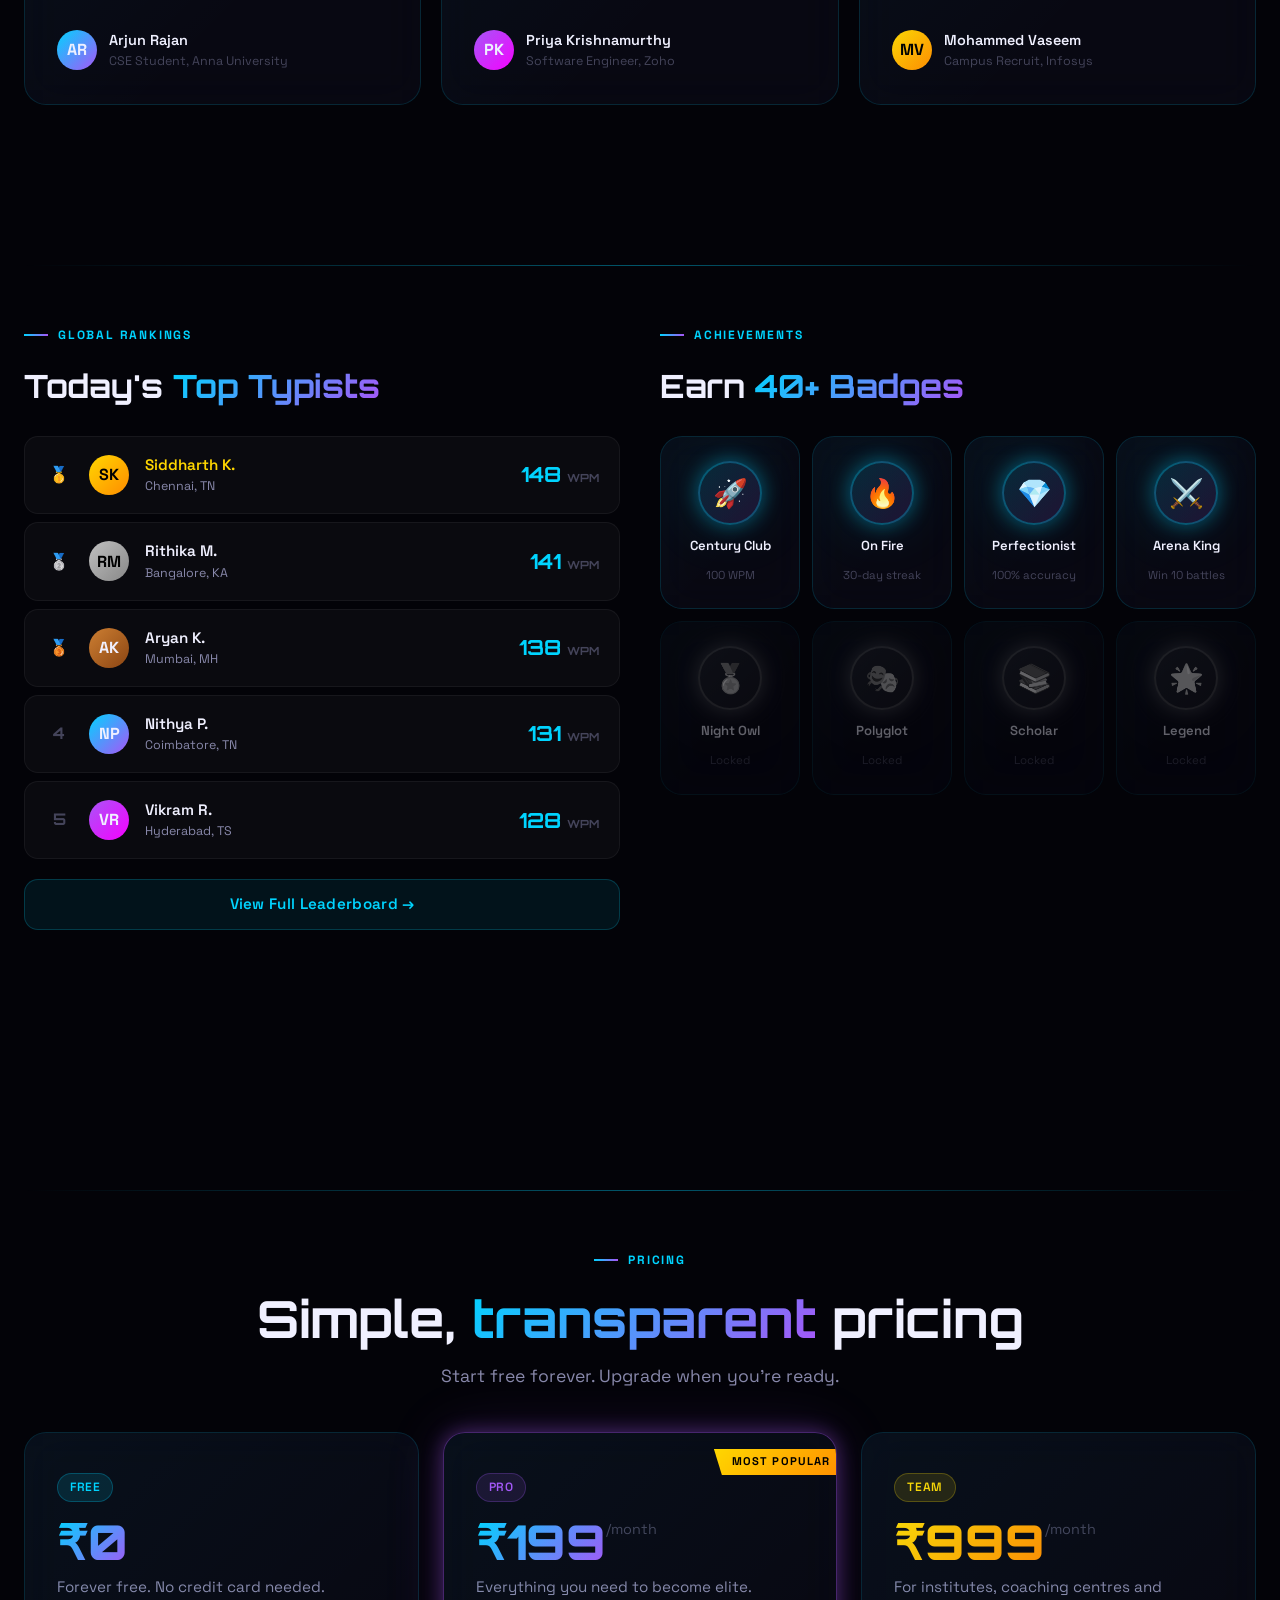
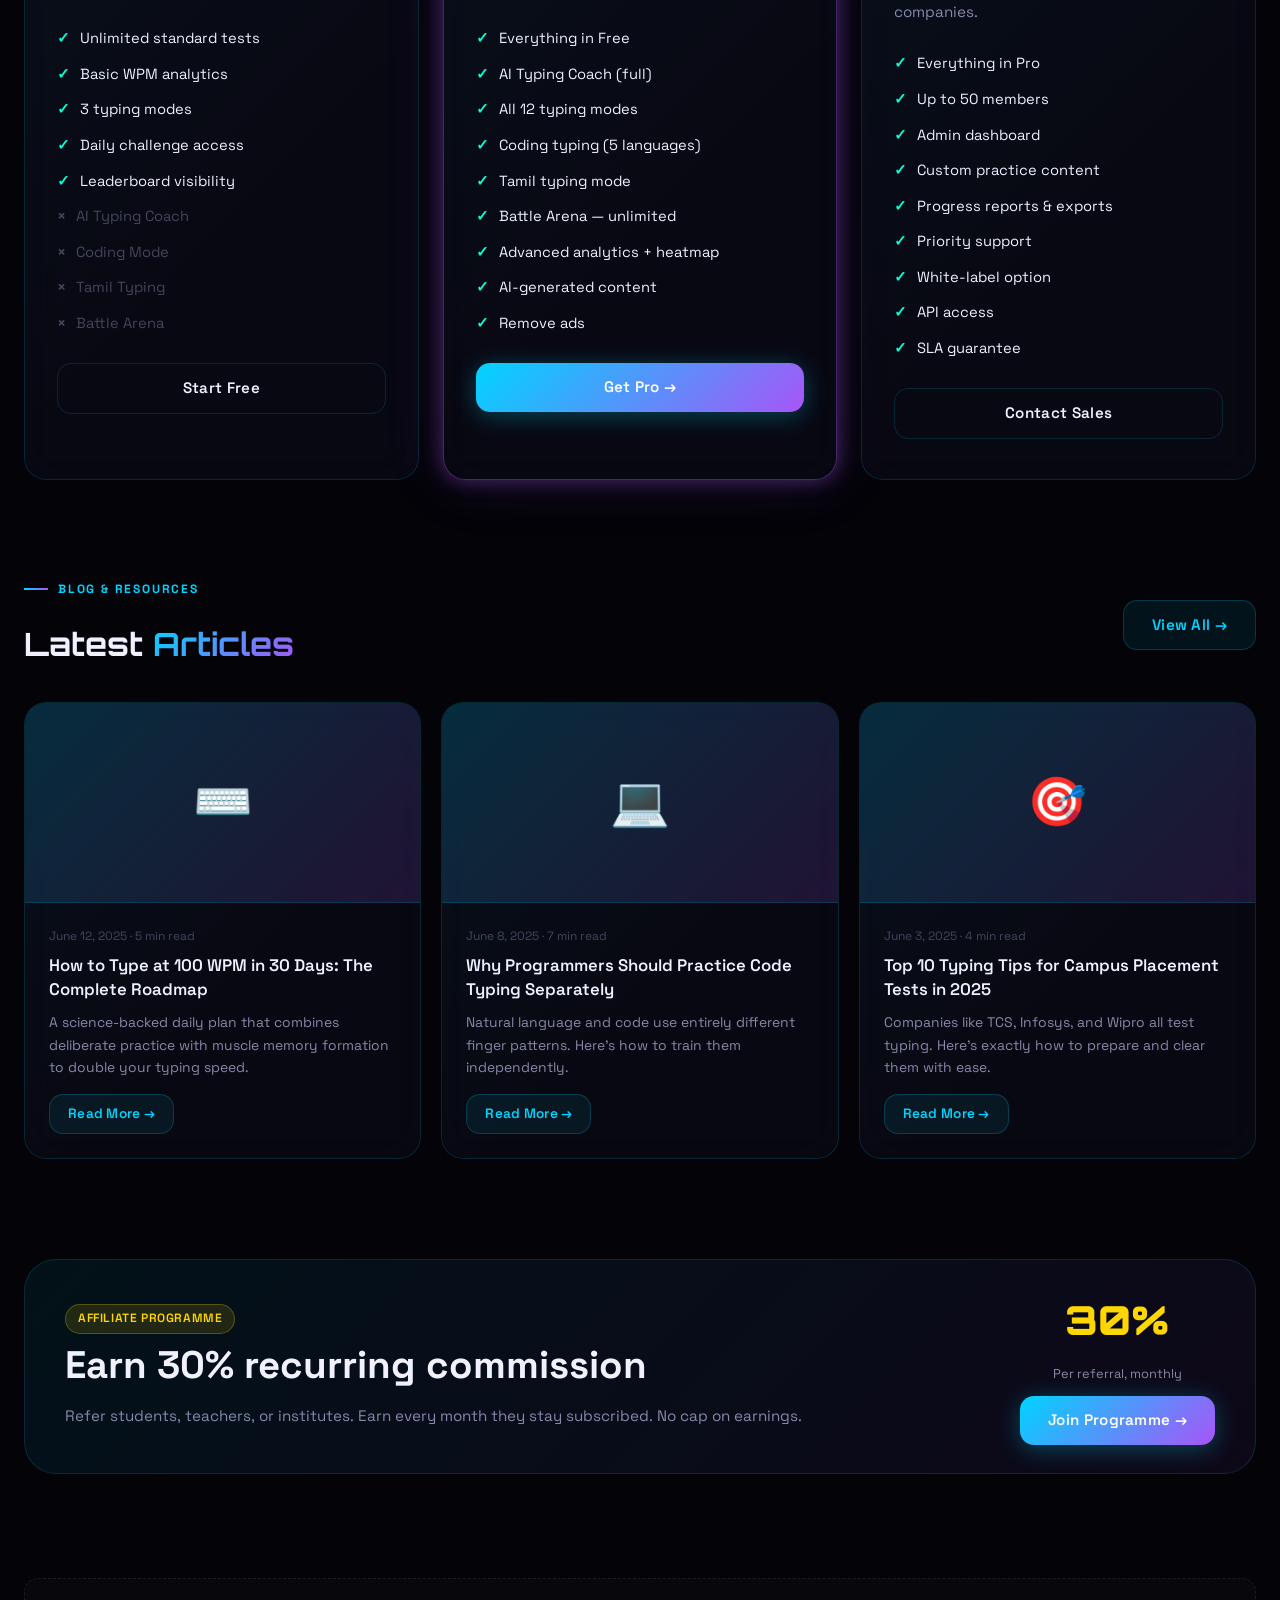
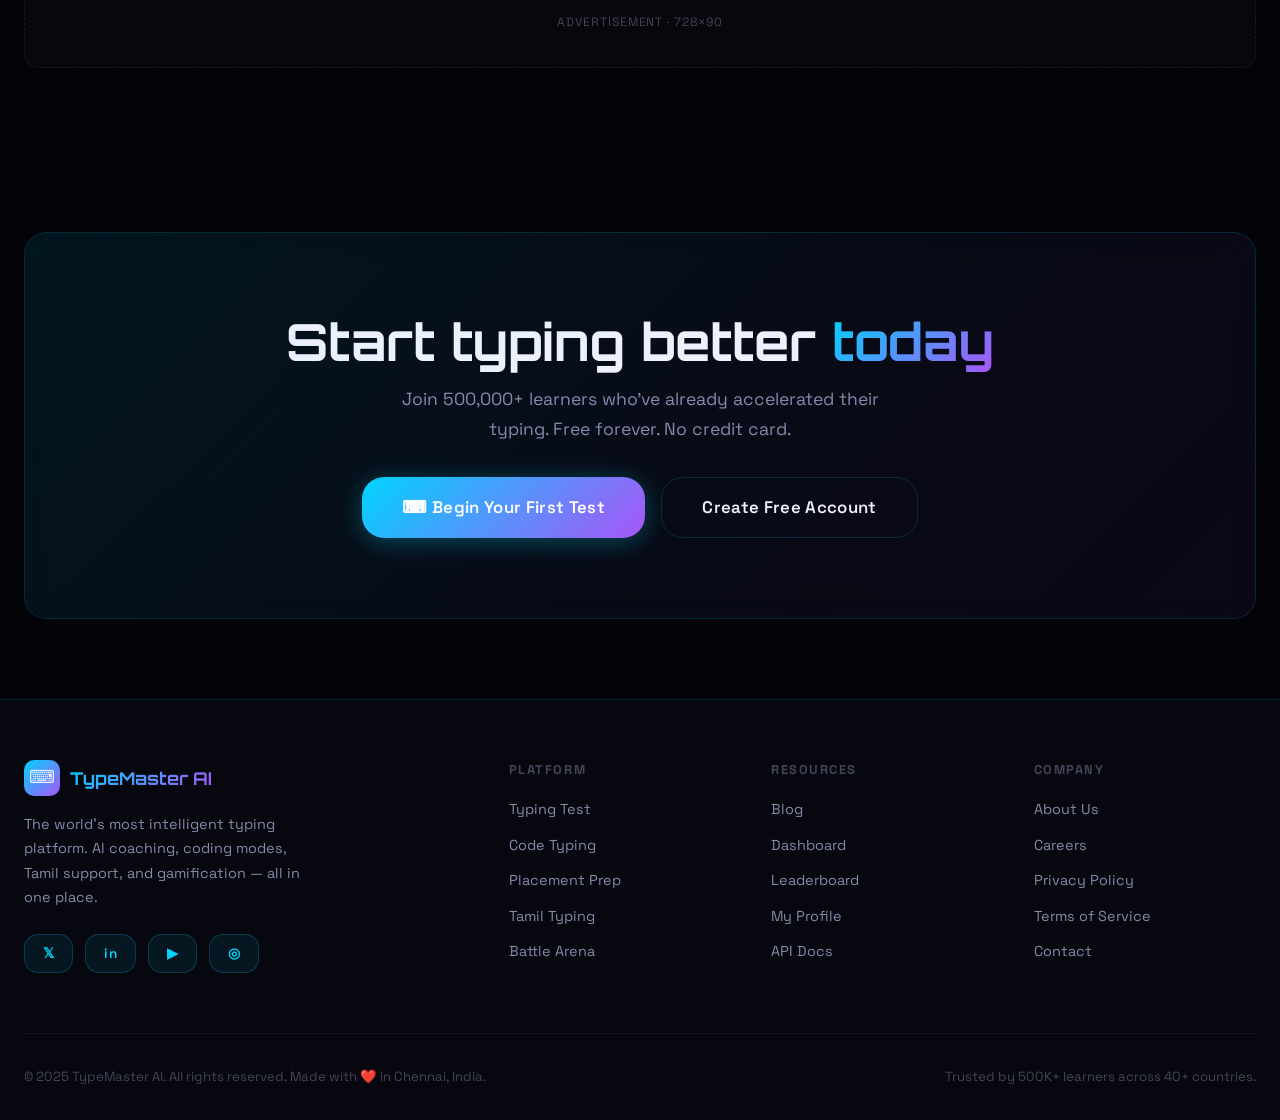
==== commit 8c22304b: "Update index.html" ====
--- a/index.html
+++ b/index.html
@@ -1,6 +1,17 @@
 <!DOCTYPE html>
 <html lang="en">
 <head>
+
+<!-- Google tag (gtag.js) -->
+<script async src="https://www.googletagmanager.com/gtag/js?id=G-QV1ZBX28E8"></script>
+<script>
+  window.dataLayer = window.dataLayer || [];
+  function gtag(){dataLayer.push(arguments);}
+  gtag('js', new Date());
+
+  gtag('config', 'G-QV1ZBX28E8');
+</script>
+  
   <meta charset="UTF-8" />
   <meta name="viewport" content="width=device-width, initial-scale=1.0" />
   <title>TypeMaster AI — World-Class Typing Platform | WPM Test, Coding Typing, AI Coach</title>
